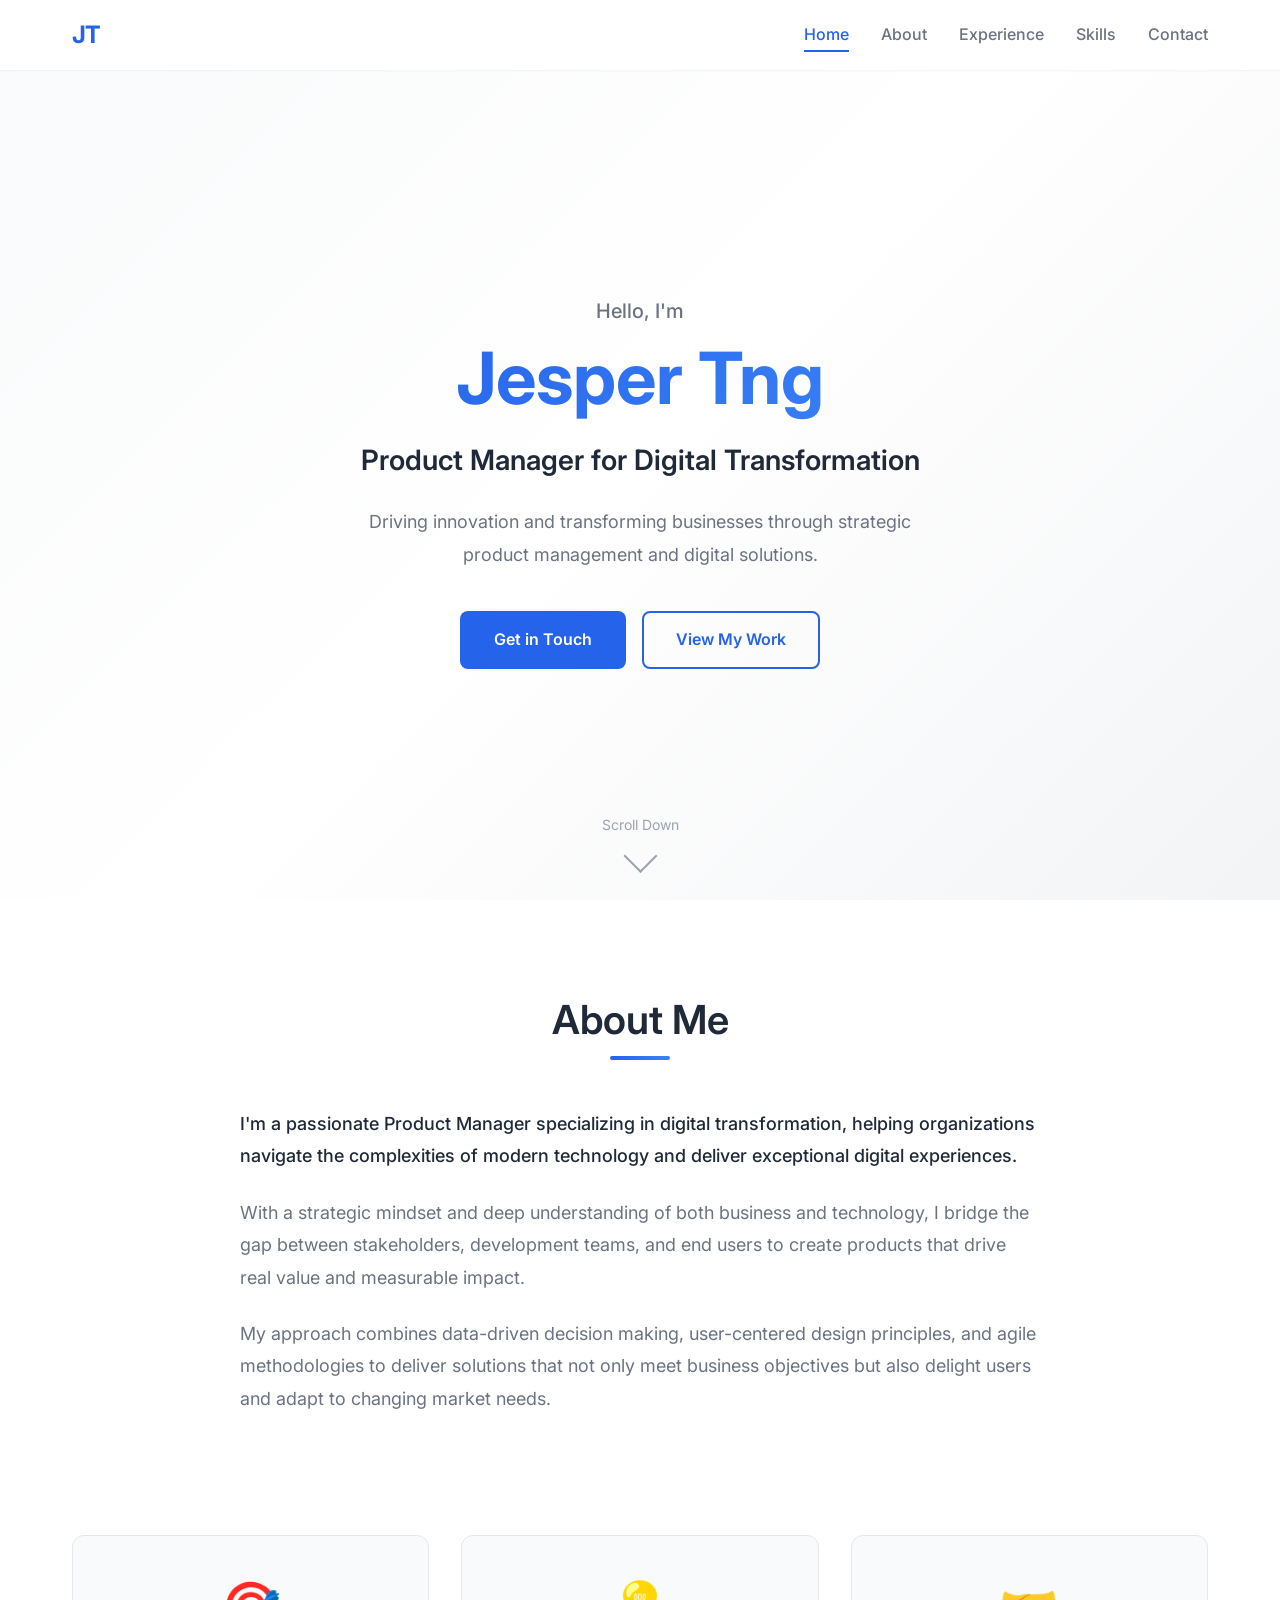
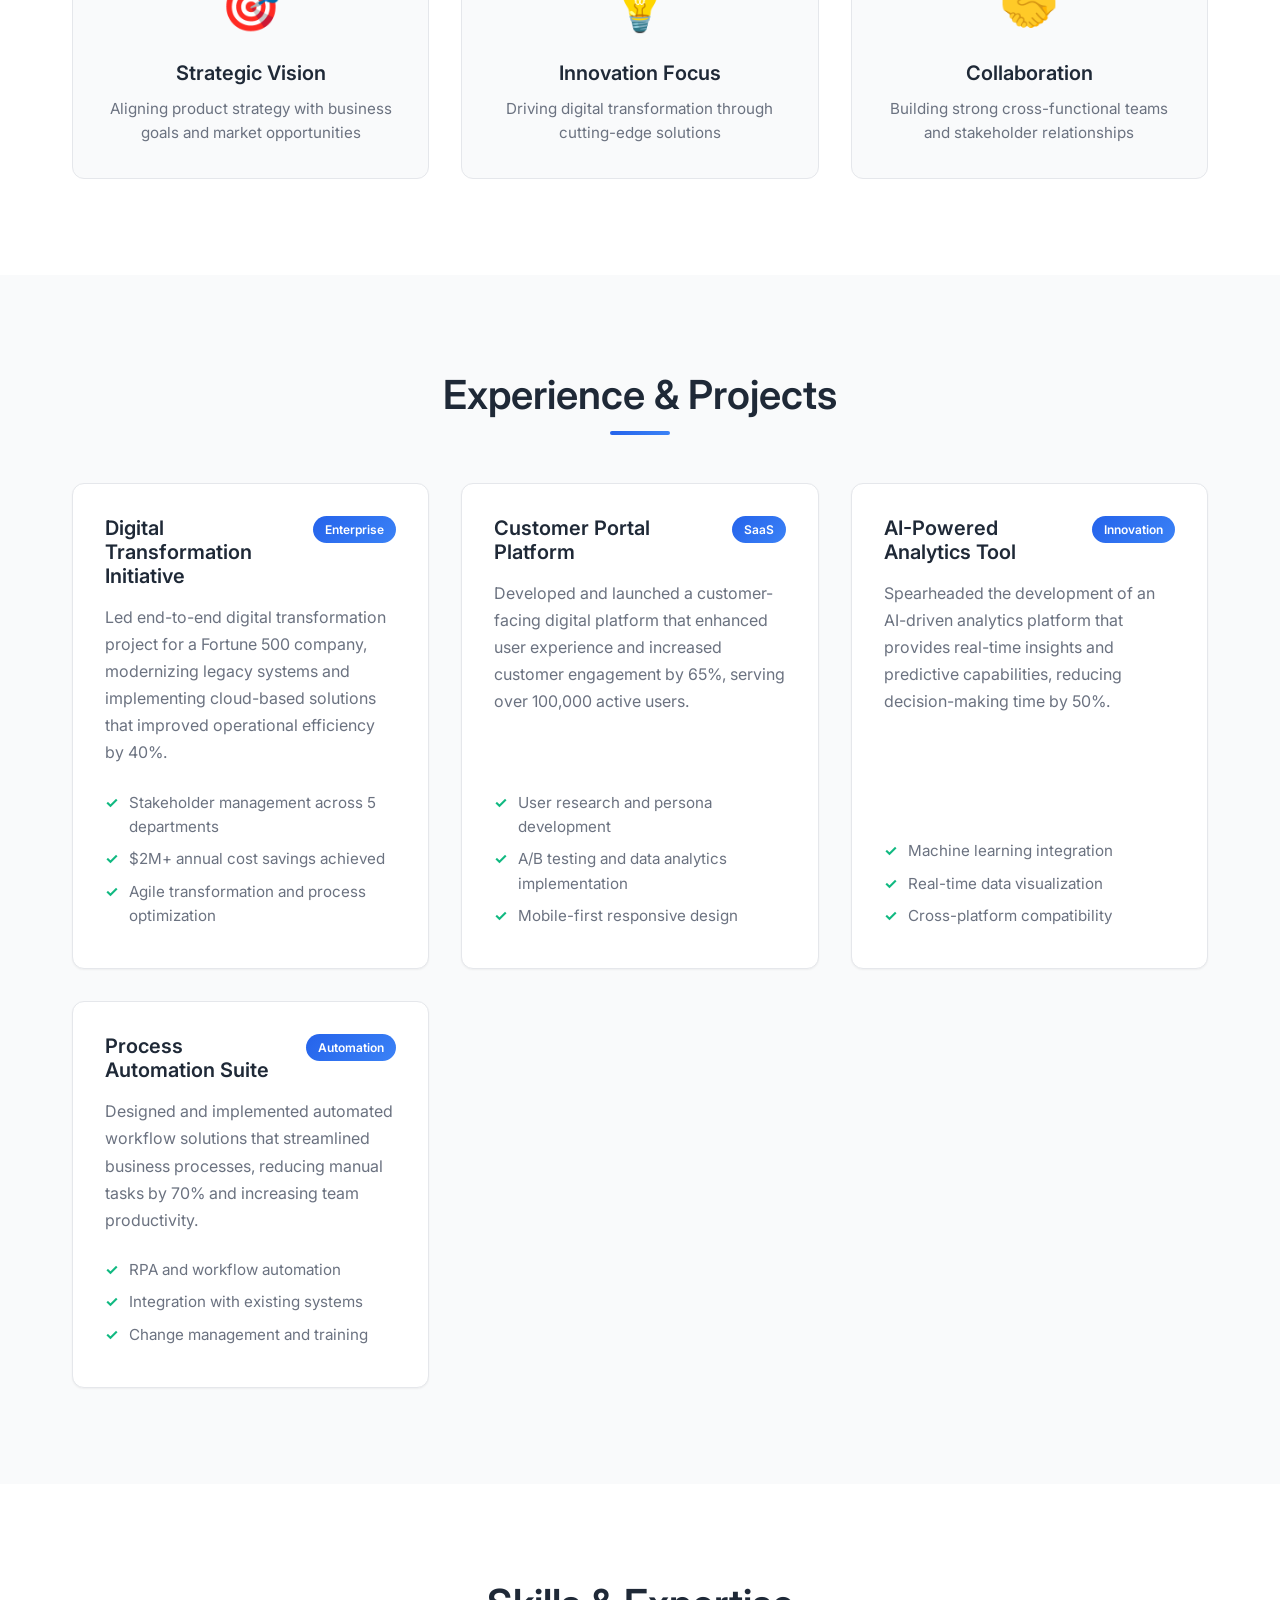
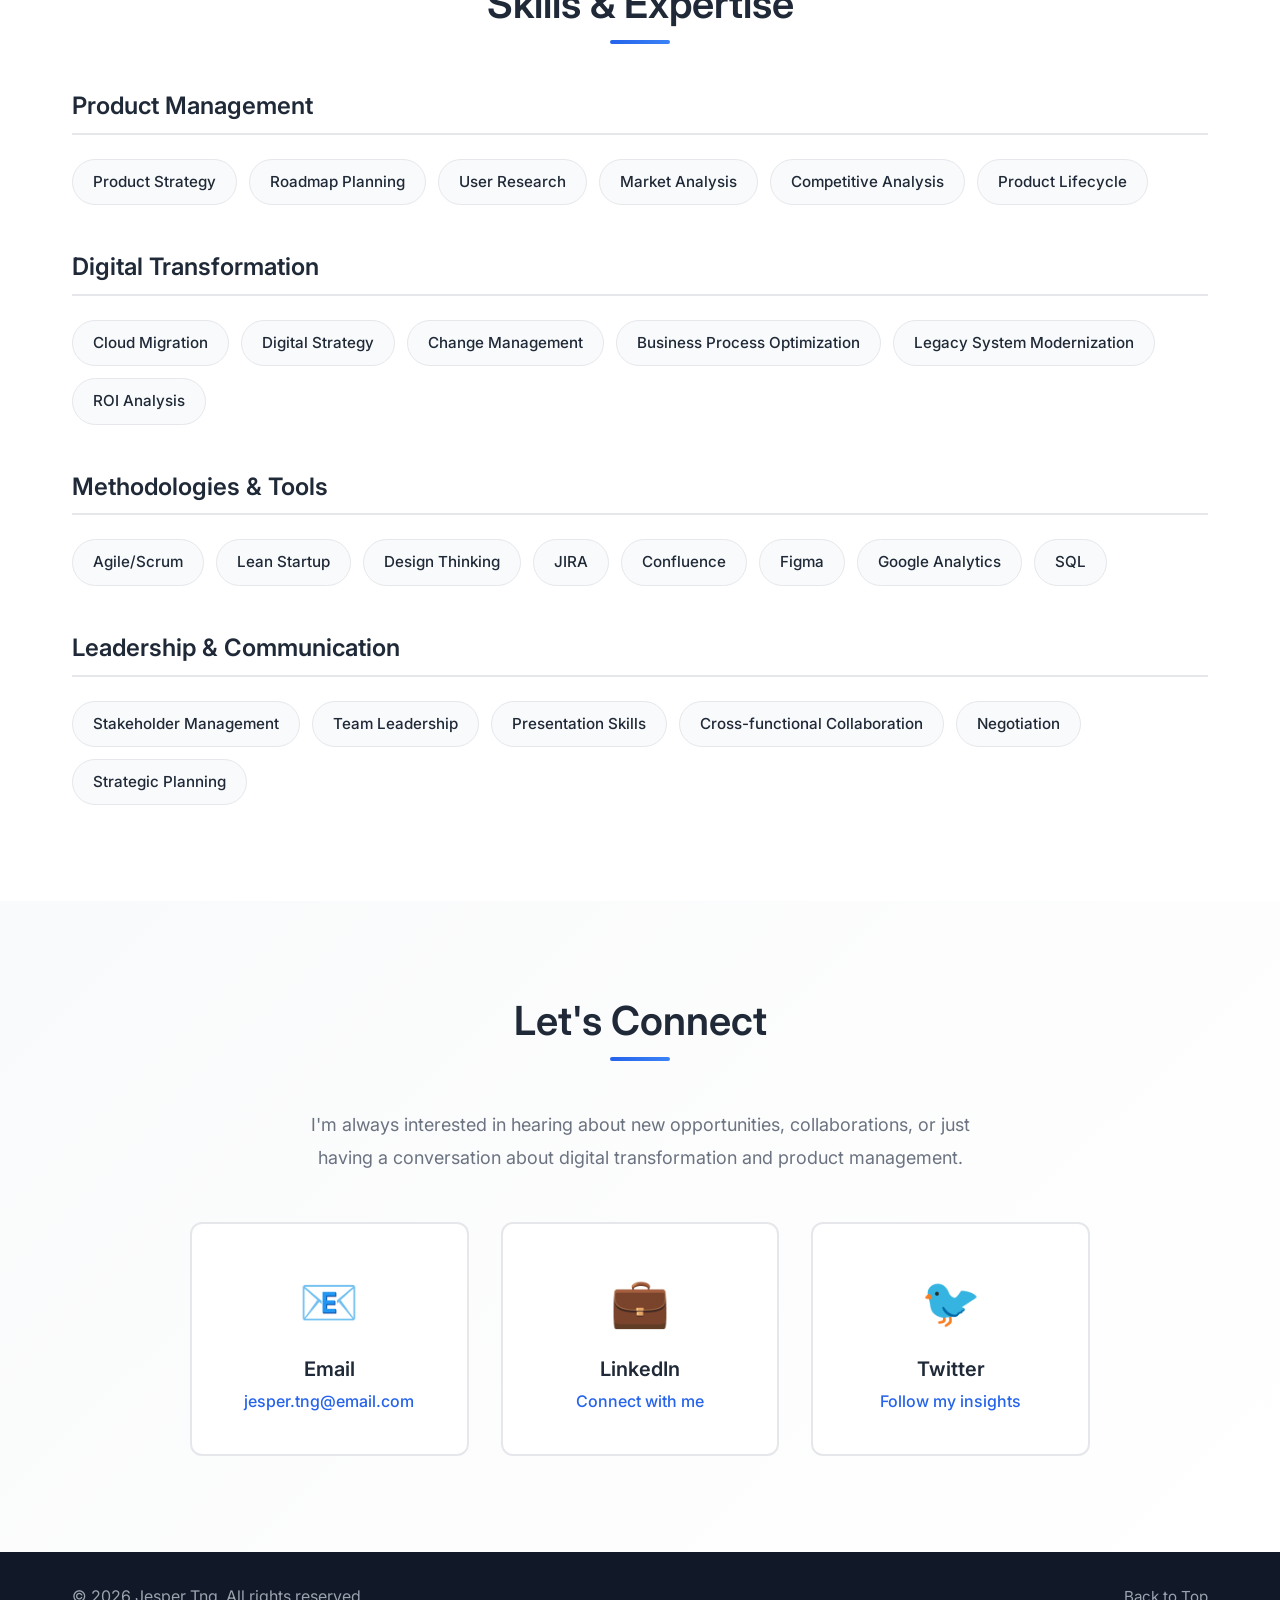
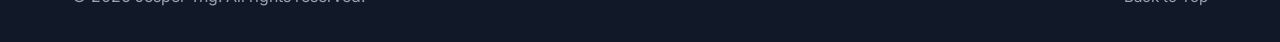
==== index.html @ b5b380fd "Create professional portfolio website for Jesper Tng - Built responsive portfolio website with moder" ====
<!DOCTYPE html>
<html lang="en">
<head>
    <meta charset="UTF-8">
    <meta name="viewport" content="width=device-width, initial-scale=1.0">
    <meta name="description" content="Jesper Tng - Product Manager for Digital Transformation">
    <title>Jesper Tng | Product Manager</title>
    <link rel="stylesheet" href="styles.css">
    <link rel="preconnect" href="https://fonts.googleapis.com">
    <link rel="preconnect" href="https://fonts.gstatic.com" crossorigin>
    <link href="https://fonts.googleapis.com/css2?family=Inter:wght@300;400;500;600;700&display=swap" rel="stylesheet">
</head>
<body>
    <!-- Navigation -->
    <nav class="navbar">
        <div class="container">
            <a href="#home" class="logo">JT</a>
            <button class="nav-toggle" aria-label="Toggle navigation">
                <span></span>
                <span></span>
                <span></span>
            </button>
            <ul class="nav-menu">
                <li><a href="#home" class="nav-link">Home</a></li>
                <li><a href="#about" class="nav-link">About</a></li>
                <li><a href="#experience" class="nav-link">Experience</a></li>
                <li><a href="#skills" class="nav-link">Skills</a></li>
                <li><a href="#contact" class="nav-link">Contact</a></li>
            </ul>
        </div>
    </nav>

    <!-- Hero Section -->
    <section id="home" class="hero">
        <div class="container">
            <div class="hero-content">
                <p class="hero-greeting">Hello, I'm</p>
                <h1 class="hero-title">Jesper Tng</h1>
                <p class="hero-subtitle">Product Manager for Digital Transformation</p>
                <p class="hero-description">
                    Driving innovation and transforming businesses through strategic product management
                    and digital solutions.
                </p>
                <div class="hero-cta">
                    <a href="#contact" class="btn btn-primary">Get in Touch</a>
                    <a href="#experience" class="btn btn-secondary">View My Work</a>
                </div>
            </div>
        </div>
        <div class="scroll-indicator">
            <span>Scroll Down</span>
            <div class="scroll-arrow"></div>
        </div>
    </section>

    <!-- About Section -->
    <section id="about" class="about">
        <div class="container">
            <h2 class="section-title">About Me</h2>
            <div class="about-content">
                <div class="about-text">
                    <p class="lead">
                        I'm a passionate Product Manager specializing in digital transformation,
                        helping organizations navigate the complexities of modern technology and
                        deliver exceptional digital experiences.
                    </p>
                    <p>
                        With a strategic mindset and deep understanding of both business and technology,
                        I bridge the gap between stakeholders, development teams, and end users to create
                        products that drive real value and measurable impact.
                    </p>
                    <p>
                        My approach combines data-driven decision making, user-centered design principles,
                        and agile methodologies to deliver solutions that not only meet business objectives
                        but also delight users and adapt to changing market needs.
                    </p>
                </div>
                <div class="about-highlights">
                    <div class="highlight-card">
                        <div class="highlight-icon">🎯</div>
                        <h3>Strategic Vision</h3>
                        <p>Aligning product strategy with business goals and market opportunities</p>
                    </div>
                    <div class="highlight-card">
                        <div class="highlight-icon">💡</div>
                        <h3>Innovation Focus</h3>
                        <p>Driving digital transformation through cutting-edge solutions</p>
                    </div>
                    <div class="highlight-card">
                        <div class="highlight-icon">🤝</div>
                        <h3>Collaboration</h3>
                        <p>Building strong cross-functional teams and stakeholder relationships</p>
                    </div>
                </div>
            </div>
        </div>
    </section>

    <!-- Experience Section -->
    <section id="experience" class="experience">
        <div class="container">
            <h2 class="section-title">Experience & Projects</h2>
            <div class="experience-grid">
                <div class="experience-card">
                    <div class="card-header">
                        <h3>Digital Transformation Initiative</h3>
                        <span class="card-tag">Enterprise</span>
                    </div>
                    <p class="card-description">
                        Led end-to-end digital transformation project for a Fortune 500 company,
                        modernizing legacy systems and implementing cloud-based solutions that
                        improved operational efficiency by 40%.
                    </p>
                    <ul class="card-highlights">
                        <li>Stakeholder management across 5 departments</li>
                        <li>$2M+ annual cost savings achieved</li>
                        <li>Agile transformation and process optimization</li>
                    </ul>
                </div>

                <div class="experience-card">
                    <div class="card-header">
                        <h3>Customer Portal Platform</h3>
                        <span class="card-tag">SaaS</span>
                    </div>
                    <p class="card-description">
                        Developed and launched a customer-facing digital platform that enhanced
                        user experience and increased customer engagement by 65%, serving over
                        100,000 active users.
                    </p>
                    <ul class="card-highlights">
                        <li>User research and persona development</li>
                        <li>A/B testing and data analytics implementation</li>
                        <li>Mobile-first responsive design</li>
                    </ul>
                </div>

                <div class="experience-card">
                    <div class="card-header">
                        <h3>AI-Powered Analytics Tool</h3>
                        <span class="card-tag">Innovation</span>
                    </div>
                    <p class="card-description">
                        Spearheaded the development of an AI-driven analytics platform that
                        provides real-time insights and predictive capabilities, reducing
                        decision-making time by 50%.
                    </p>
                    <ul class="card-highlights">
                        <li>Machine learning integration</li>
                        <li>Real-time data visualization</li>
                        <li>Cross-platform compatibility</li>
                    </ul>
                </div>

                <div class="experience-card">
                    <div class="card-header">
                        <h3>Process Automation Suite</h3>
                        <span class="card-tag">Automation</span>
                    </div>
                    <p class="card-description">
                        Designed and implemented automated workflow solutions that streamlined
                        business processes, reducing manual tasks by 70% and increasing team
                        productivity.
                    </p>
                    <ul class="card-highlights">
                        <li>RPA and workflow automation</li>
                        <li>Integration with existing systems</li>
                        <li>Change management and training</li>
                    </ul>
                </div>
            </div>
        </div>
    </section>

    <!-- Skills Section -->
    <section id="skills" class="skills">
        <div class="container">
            <h2 class="section-title">Skills & Expertise</h2>
            <div class="skills-content">
                <div class="skills-category">
                    <h3>Product Management</h3>
                    <div class="skills-list">
                        <span class="skill-tag">Product Strategy</span>
                        <span class="skill-tag">Roadmap Planning</span>
                        <span class="skill-tag">User Research</span>
                        <span class="skill-tag">Market Analysis</span>
                        <span class="skill-tag">Competitive Analysis</span>
                        <span class="skill-tag">Product Lifecycle</span>
                    </div>
                </div>

                <div class="skills-category">
                    <h3>Digital Transformation</h3>
                    <div class="skills-list">
                        <span class="skill-tag">Cloud Migration</span>
                        <span class="skill-tag">Digital Strategy</span>
                        <span class="skill-tag">Change Management</span>
                        <span class="skill-tag">Business Process Optimization</span>
                        <span class="skill-tag">Legacy System Modernization</span>
                        <span class="skill-tag">ROI Analysis</span>
                    </div>
                </div>

                <div class="skills-category">
                    <h3>Methodologies & Tools</h3>
                    <div class="skills-list">
                        <span class="skill-tag">Agile/Scrum</span>
                        <span class="skill-tag">Lean Startup</span>
                        <span class="skill-tag">Design Thinking</span>
                        <span class="skill-tag">JIRA</span>
                        <span class="skill-tag">Confluence</span>
                        <span class="skill-tag">Figma</span>
                        <span class="skill-tag">Google Analytics</span>
                        <span class="skill-tag">SQL</span>
                    </div>
                </div>

                <div class="skills-category">
                    <h3>Leadership & Communication</h3>
                    <div class="skills-list">
                        <span class="skill-tag">Stakeholder Management</span>
                        <span class="skill-tag">Team Leadership</span>
                        <span class="skill-tag">Presentation Skills</span>
                        <span class="skill-tag">Cross-functional Collaboration</span>
                        <span class="skill-tag">Negotiation</span>
                        <span class="skill-tag">Strategic Planning</span>
                    </div>
                </div>
            </div>
        </div>
    </section>

    <!-- Contact Section -->
    <section id="contact" class="contact">
        <div class="container">
            <h2 class="section-title">Let's Connect</h2>
            <div class="contact-content">
                <p class="contact-intro">
                    I'm always interested in hearing about new opportunities, collaborations,
                    or just having a conversation about digital transformation and product management.
                </p>
                <div class="contact-methods">
                    <a href="mailto:jesper.tng@email.com" class="contact-card">
                        <div class="contact-icon">📧</div>
                        <h3>Email</h3>
                        <p>jesper.tng@email.com</p>
                    </a>
                    <a href="https://linkedin.com/in/jespertng" target="_blank" rel="noopener noreferrer" class="contact-card">
                        <div class="contact-icon">💼</div>
                        <h3>LinkedIn</h3>
                        <p>Connect with me</p>
                    </a>
                    <a href="https://twitter.com/jespertng" target="_blank" rel="noopener noreferrer" class="contact-card">
                        <div class="contact-icon">🐦</div>
                        <h3>Twitter</h3>
                        <p>Follow my insights</p>
                    </a>
                </div>
            </div>
        </div>
    </section>

    <!-- Footer -->
    <footer class="footer">
        <div class="container">
            <p>&copy; 2024 Jesper Tng. All rights reserved.</p>
            <div class="footer-links">
                <a href="#home">Back to Top</a>
            </div>
        </div>
    </footer>

    <script src="script.js"></script>
</body>
</html>
---- styles.css ----
/* ========================================
   CSS Reset & Base Styles
   ======================================== */

* {
    margin: 0;
    padding: 0;
    box-sizing: border-box;
}

:root {
    --primary-color: #2563eb;
    --secondary-color: #1e40af;
    --accent-color: #3b82f6;
    --text-primary: #1f2937;
    --text-secondary: #6b7280;
    --text-light: #9ca3af;
    --background: #ffffff;
    --background-alt: #f9fafb;
    --background-dark: #111827;
    --border-color: #e5e7eb;
    --success-color: #10b981;
    --shadow-sm: 0 1px 2px 0 rgba(0, 0, 0, 0.05);
    --shadow-md: 0 4px 6px -1px rgba(0, 0, 0, 0.1);
    --shadow-lg: 0 10px 15px -3px rgba(0, 0, 0, 0.1);
    --shadow-xl: 0 20px 25px -5px rgba(0, 0, 0, 0.1);
}

html {
    scroll-behavior: smooth;
    font-size: 16px;
}

body {
    font-family: 'Inter', -apple-system, BlinkMacSystemFont, 'Segoe UI', Roboto, Oxygen, Ubuntu, Cantarell, sans-serif;
    line-height: 1.6;
    color: var(--text-primary);
    background-color: var(--background);
    overflow-x: hidden;
}

.container {
    max-width: 1200px;
    margin: 0 auto;
    padding: 0 2rem;
}

/* ========================================
   Typography
   ======================================== */

h1, h2, h3, h4, h5, h6 {
    font-weight: 600;
    line-height: 1.2;
    color: var(--text-primary);
}

h1 { font-size: 3rem; }
h2 { font-size: 2.5rem; }
h3 { font-size: 1.5rem; }

p {
    margin-bottom: 1rem;
    color: var(--text-secondary);
}

a {
    text-decoration: none;
    color: inherit;
    transition: all 0.3s ease;
}

.lead {
    font-size: 1.25rem;
    font-weight: 500;
    color: var(--text-primary);
    line-height: 1.8;
}

/* ========================================
   Navigation
   ======================================== */

.navbar {
    position: fixed;
    top: 0;
    left: 0;
    right: 0;
    background-color: rgba(255, 255, 255, 0.95);
    backdrop-filter: blur(10px);
    box-shadow: var(--shadow-sm);
    z-index: 1000;
    transition: all 0.3s ease;
}

.navbar.scrolled {
    box-shadow: var(--shadow-md);
}

.navbar .container {
    display: flex;
    justify-content: space-between;
    align-items: center;
    padding: 1rem 2rem;
}

.logo {
    font-size: 1.5rem;
    font-weight: 700;
    color: var(--primary-color);
    letter-spacing: -0.05em;
}

.nav-menu {
    display: flex;
    list-style: none;
    gap: 2rem;
    align-items: center;
}

.nav-link {
    color: var(--text-secondary);
    font-weight: 500;
    position: relative;
    padding: 0.5rem 0;
}

.nav-link::after {
    content: '';
    position: absolute;
    bottom: 0;
    left: 0;
    width: 0;
    height: 2px;
    background-color: var(--primary-color);
    transition: width 0.3s ease;
}

.nav-link:hover,
.nav-link.active {
    color: var(--primary-color);
}

.nav-link:hover::after,
.nav-link.active::after {
    width: 100%;
}

.nav-toggle {
    display: none;
    flex-direction: column;
    gap: 4px;
    background: none;
    border: none;
    cursor: pointer;
    padding: 0.5rem;
}

.nav-toggle span {
    display: block;
    width: 25px;
    height: 3px;
    background-color: var(--text-primary);
    transition: all 0.3s ease;
}

/* ========================================
   Hero Section
   ======================================== */

.hero {
    min-height: 100vh;
    display: flex;
    align-items: center;
    justify-content: center;
    position: relative;
    padding: 8rem 0 4rem;
    background: linear-gradient(135deg, #f9fafb 0%, #ffffff 50%, #f3f4f6 100%);
}

.hero-content {
    text-align: center;
    animation: fadeInUp 1s ease;
}

.hero-greeting {
    font-size: 1.25rem;
    color: var(--text-secondary);
    margin-bottom: 0.5rem;
    font-weight: 500;
}

.hero-title {
    font-size: 4.5rem;
    font-weight: 700;
    margin-bottom: 1rem;
    background: linear-gradient(135deg, var(--primary-color) 0%, var(--accent-color) 100%);
    -webkit-background-clip: text;
    -webkit-text-fill-color: transparent;
    background-clip: text;
}

.hero-subtitle {
    font-size: 1.75rem;
    color: var(--text-primary);
    margin-bottom: 1.5rem;
    font-weight: 600;
}

.hero-description {
    font-size: 1.125rem;
    color: var(--text-secondary);
    max-width: 600px;
    margin: 0 auto 2.5rem;
    line-height: 1.8;
}

.hero-cta {
    display: flex;
    gap: 1rem;
    justify-content: center;
    flex-wrap: wrap;
}

.scroll-indicator {
    position: absolute;
    bottom: 2rem;
    left: 50%;
    transform: translateX(-50%);
    text-align: center;
    color: var(--text-light);
    font-size: 0.875rem;
    animation: bounce 2s infinite;
}

.scroll-arrow {
    width: 24px;
    height: 24px;
    border-left: 2px solid var(--text-light);
    border-bottom: 2px solid var(--text-light);
    transform: rotate(-45deg);
    margin: 0.5rem auto 0;
}

/* ========================================
   Buttons
   ======================================== */

.btn {
    display: inline-block;
    padding: 0.875rem 2rem;
    font-weight: 600;
    font-size: 1rem;
    border-radius: 8px;
    cursor: pointer;
    transition: all 0.3s ease;
    border: 2px solid transparent;
}

.btn-primary {
    background-color: var(--primary-color);
    color: white;
}

.btn-primary:hover {
    background-color: var(--secondary-color);
    transform: translateY(-2px);
    box-shadow: var(--shadow-lg);
}

.btn-secondary {
    background-color: transparent;
    color: var(--primary-color);
    border-color: var(--primary-color);
}

.btn-secondary:hover {
    background-color: var(--primary-color);
    color: white;
    transform: translateY(-2px);
}

/* ========================================
   Section Styles
   ======================================== */

section {
    padding: 6rem 0;
}

.section-title {
    text-align: center;
    margin-bottom: 3rem;
    font-size: 2.5rem;
    position: relative;
    padding-bottom: 1rem;
}

.section-title::after {
    content: '';
    position: absolute;
    bottom: 0;
    left: 50%;
    transform: translateX(-50%);
    width: 60px;
    height: 4px;
    background: linear-gradient(90deg, var(--primary-color), var(--accent-color));
    border-radius: 2px;
}

/* ========================================
   About Section
   ======================================== */

.about {
    background-color: var(--background);
}

.about-content {
    display: grid;
    gap: 3rem;
}

.about-text {
    max-width: 800px;
    margin: 0 auto;
}

.about-text p {
    font-size: 1.125rem;
    line-height: 1.8;
    margin-bottom: 1.5rem;
}

.about-highlights {
    display: grid;
    grid-template-columns: repeat(auto-fit, minmax(280px, 1fr));
    gap: 2rem;
    margin-top: 3rem;
}

.highlight-card {
    background: var(--background-alt);
    padding: 2rem;
    border-radius: 12px;
    text-align: center;
    transition: all 0.3s ease;
    border: 1px solid var(--border-color);
}

.highlight-card:hover {
    transform: translateY(-5px);
    box-shadow: var(--shadow-lg);
    border-color: var(--primary-color);
}

.highlight-icon {
    font-size: 3rem;
    margin-bottom: 1rem;
}

.highlight-card h3 {
    color: var(--text-primary);
    margin-bottom: 0.75rem;
    font-size: 1.25rem;
}

.highlight-card p {
    color: var(--text-secondary);
    font-size: 0.95rem;
    margin-bottom: 0;
}

/* ========================================
   Experience Section
   ======================================== */

.experience {
    background-color: var(--background-alt);
}

.experience-grid {
    display: grid;
    grid-template-columns: repeat(auto-fit, minmax(300px, 1fr));
    gap: 2rem;
}

.experience-card {
    background: var(--background);
    padding: 2rem;
    border-radius: 12px;
    box-shadow: var(--shadow-sm);
    transition: all 0.3s ease;
    border: 1px solid var(--border-color);
    display: flex;
    flex-direction: column;
}

.experience-card:hover {
    transform: translateY(-5px);
    box-shadow: var(--shadow-xl);
    border-color: var(--primary-color);
}

.card-header {
    display: flex;
    justify-content: space-between;
    align-items: start;
    margin-bottom: 1rem;
    gap: 1rem;
}

.card-header h3 {
    flex: 1;
    font-size: 1.25rem;
    color: var(--text-primary);
}

.card-tag {
    background: linear-gradient(135deg, var(--primary-color), var(--accent-color));
    color: white;
    padding: 0.25rem 0.75rem;
    border-radius: 20px;
    font-size: 0.75rem;
    font-weight: 600;
    white-space: nowrap;
}

.card-description {
    color: var(--text-secondary);
    margin-bottom: 1.5rem;
    line-height: 1.7;
    flex-grow: 1;
}

.card-highlights {
    list-style: none;
    padding: 0;
}

.card-highlights li {
    color: var(--text-secondary);
    padding-left: 1.5rem;
    position: relative;
    margin-bottom: 0.5rem;
    font-size: 0.95rem;
}

.card-highlights li::before {
    content: '✓';
    position: absolute;
    left: 0;
    color: var(--success-color);
    font-weight: bold;
}

/* ========================================
   Skills Section
   ======================================== */

.skills {
    background-color: var(--background);
}

.skills-content {
    display: grid;
    gap: 3rem;
}

.skills-category {
    animation: fadeIn 0.6s ease;
}

.skills-category h3 {
    font-size: 1.5rem;
    margin-bottom: 1.5rem;
    color: var(--text-primary);
    padding-bottom: 0.75rem;
    border-bottom: 2px solid var(--border-color);
}

.skills-list {
    display: flex;
    flex-wrap: wrap;
    gap: 0.75rem;
}

.skill-tag {
    background: var(--background-alt);
    color: var(--text-primary);
    padding: 0.625rem 1.25rem;
    border-radius: 25px;
    font-size: 0.95rem;
    font-weight: 500;
    border: 1px solid var(--border-color);
    transition: all 0.3s ease;
    cursor: default;
}

.skill-tag:hover {
    background: var(--primary-color);
    color: white;
    border-color: var(--primary-color);
    transform: translateY(-2px);
    box-shadow: var(--shadow-md);
}

/* ========================================
   Contact Section
   ======================================== */

.contact {
    background: linear-gradient(135deg, var(--background-alt) 0%, var(--background) 100%);
}

.contact-intro {
    text-align: center;
    font-size: 1.125rem;
    max-width: 700px;
    margin: 0 auto 3rem;
    color: var(--text-secondary);
    line-height: 1.8;
}

.contact-methods {
    display: grid;
    grid-template-columns: repeat(auto-fit, minmax(250px, 1fr));
    gap: 2rem;
    max-width: 900px;
    margin: 0 auto;
}

.contact-card {
    background: var(--background);
    padding: 2.5rem 2rem;
    border-radius: 12px;
    text-align: center;
    transition: all 0.3s ease;
    border: 2px solid var(--border-color);
    display: block;
}

.contact-card:hover {
    transform: translateY(-5px);
    box-shadow: var(--shadow-xl);
    border-color: var(--primary-color);
}

.contact-icon {
    font-size: 3rem;
    margin-bottom: 1rem;
}

.contact-card h3 {
    color: var(--text-primary);
    margin-bottom: 0.5rem;
    font-size: 1.25rem;
}

.contact-card p {
    color: var(--primary-color);
    font-weight: 500;
    margin-bottom: 0;
}

/* ========================================
   Footer
   ======================================== */

.footer {
    background-color: var(--background-dark);
    color: var(--text-light);
    padding: 2rem 0;
    text-align: center;
}

.footer .container {
    display: flex;
    justify-content: space-between;
    align-items: center;
    flex-wrap: wrap;
    gap: 1rem;
}

.footer p {
    color: var(--text-light);
    margin: 0;
}

.footer-links a {
    color: var(--text-light);
    margin-left: 1.5rem;
    font-size: 0.95rem;
}

.footer-links a:hover {
    color: var(--primary-color);
}

/* ========================================
   Animations
   ======================================== */

@keyframes fadeInUp {
    from {
        opacity: 0;
        transform: translateY(30px);
    }
    to {
        opacity: 1;
        transform: translateY(0);
    }
}

@keyframes fadeIn {
    from {
        opacity: 0;
    }
    to {
        opacity: 1;
    }
}

@keyframes bounce {
    0%, 20%, 50%, 80%, 100% {
        transform: translateX(-50%) translateY(0);
    }
    40% {
        transform: translateX(-50%) translateY(-10px);
    }
    60% {
        transform: translateX(-50%) translateY(-5px);
    }
}

.fade-in {
    animation: fadeIn 0.6s ease;
}

.slide-in-left {
    animation: slideInLeft 0.6s ease;
}

@keyframes slideInLeft {
    from {
        opacity: 0;
        transform: translateX(-50px);
    }
    to {
        opacity: 1;
        transform: translateX(0);
    }
}

/* ========================================
   Responsive Design
   ======================================== */

@media (max-width: 768px) {
    html {
        font-size: 14px;
    }

    .container {
        padding: 0 1.5rem;
    }

    .navbar .container {
        padding: 1rem 1.5rem;
    }

    .nav-toggle {
        display: flex;
    }

    .nav-menu {
        position: fixed;
        top: 70px;
        left: -100%;
        flex-direction: column;
        background-color: var(--background);
        width: 100%;
        padding: 2rem;
        box-shadow: var(--shadow-lg);
        transition: left 0.3s ease;
        gap: 1rem;
        align-items: flex-start;
    }

    .nav-menu.active {
        left: 0;
    }

    .hero {
        padding: 6rem 0 3rem;
        min-height: 90vh;
    }

    .hero-title {
        font-size: 3rem;
    }

    .hero-subtitle {
        font-size: 1.5rem;
    }

    .hero-description {
        font-size: 1rem;
    }

    .hero-cta {
        flex-direction: column;
        gap: 1rem;
    }

    .btn {
        width: 100%;
        text-align: center;
    }

    section {
        padding: 4rem 0;
    }

    .section-title {
        font-size: 2rem;
    }

    h1 { font-size: 2.5rem; }
    h2 { font-size: 2rem; }
    h3 { font-size: 1.25rem; }

    .about-highlights {
        grid-template-columns: 1fr;
    }

    .experience-grid {
        grid-template-columns: 1fr;
    }

    .contact-methods {
        grid-template-columns: 1fr;
    }

    .footer .container {
        flex-direction: column;
        text-align: center;
    }

    .footer-links a {
        margin-left: 0;
        margin-top: 0.5rem;
    }
}

@media (max-width: 480px) {
    .hero-title {
        font-size: 2.5rem;
    }

    .hero-subtitle {
        font-size: 1.25rem;
    }

    .card-header {
        flex-direction: column;
        align-items: start;
    }
}

/* ========================================
   Scroll Reveal Utilities
   ======================================== */

.reveal {
    opacity: 0;
    transform: translateY(50px);
    transition: all 0.6s ease;
}

.reveal.active {
    opacity: 1;
    transform: translateY(0);
}
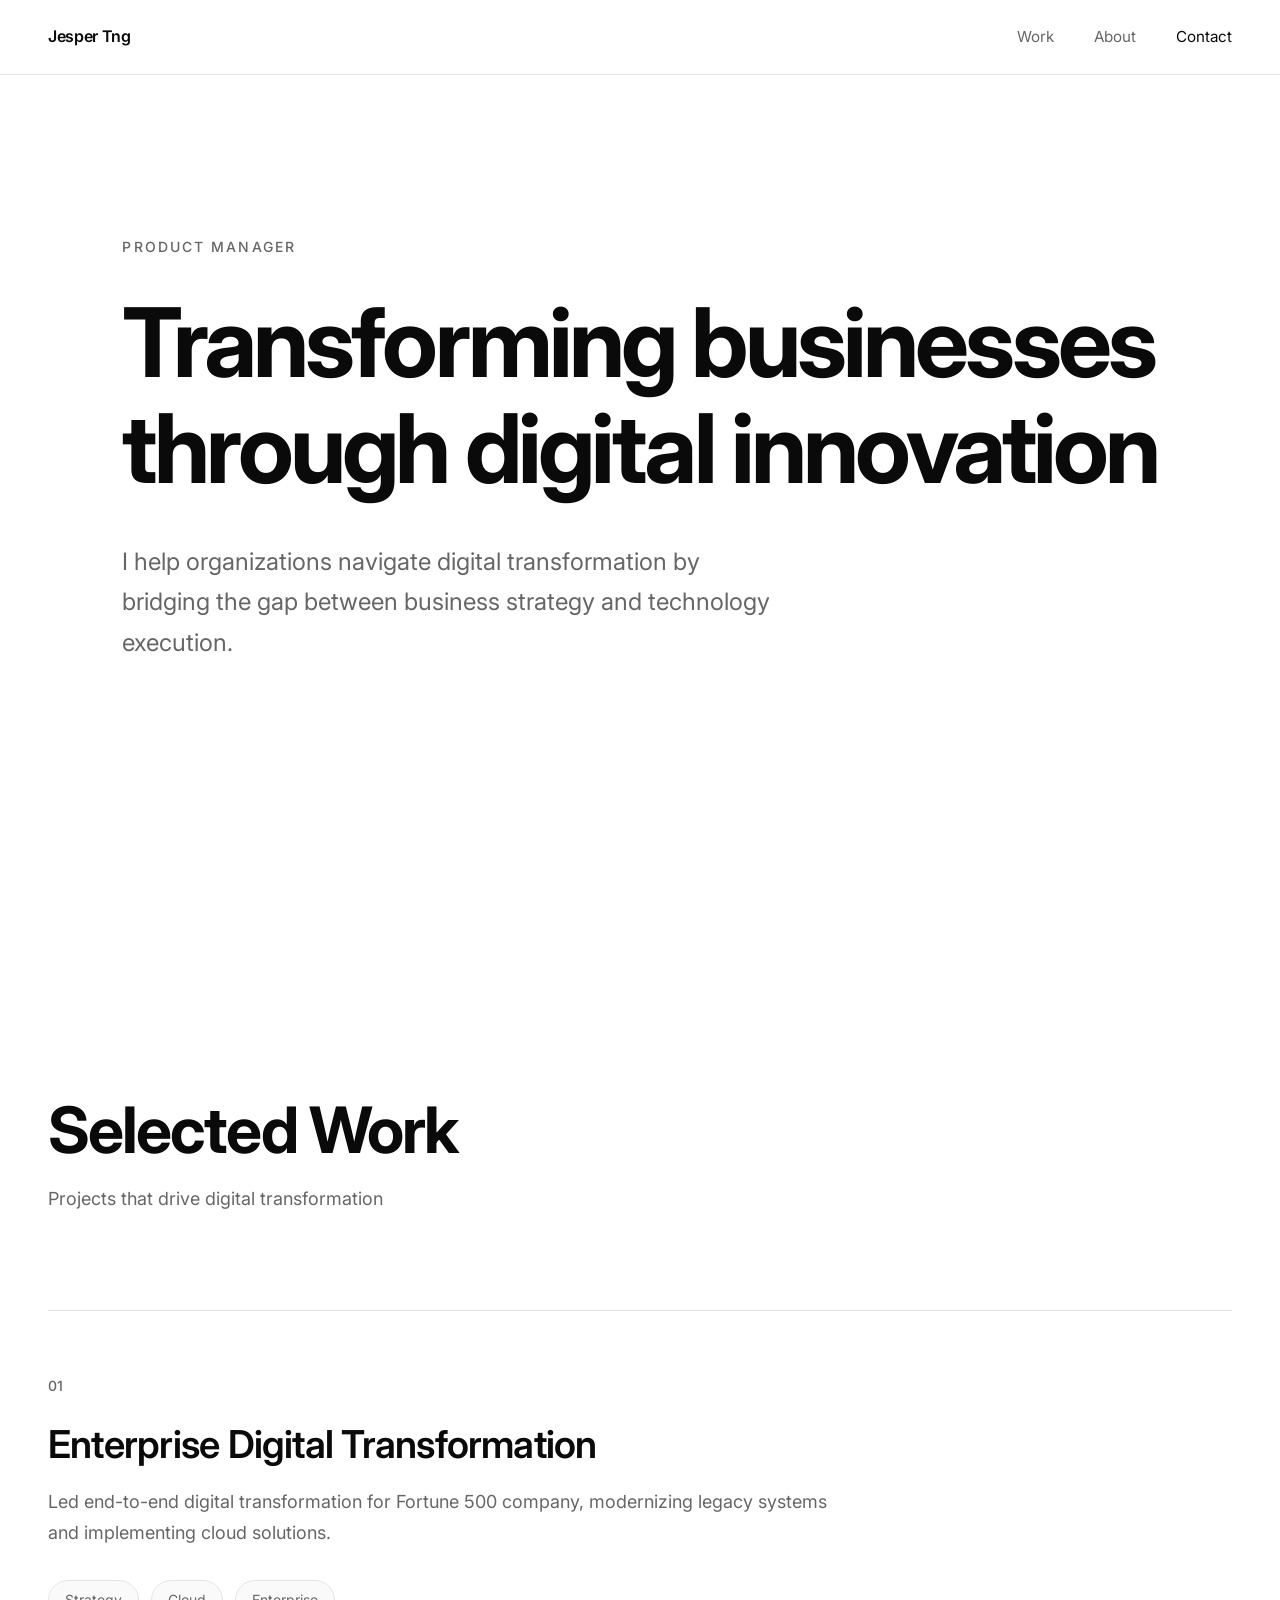
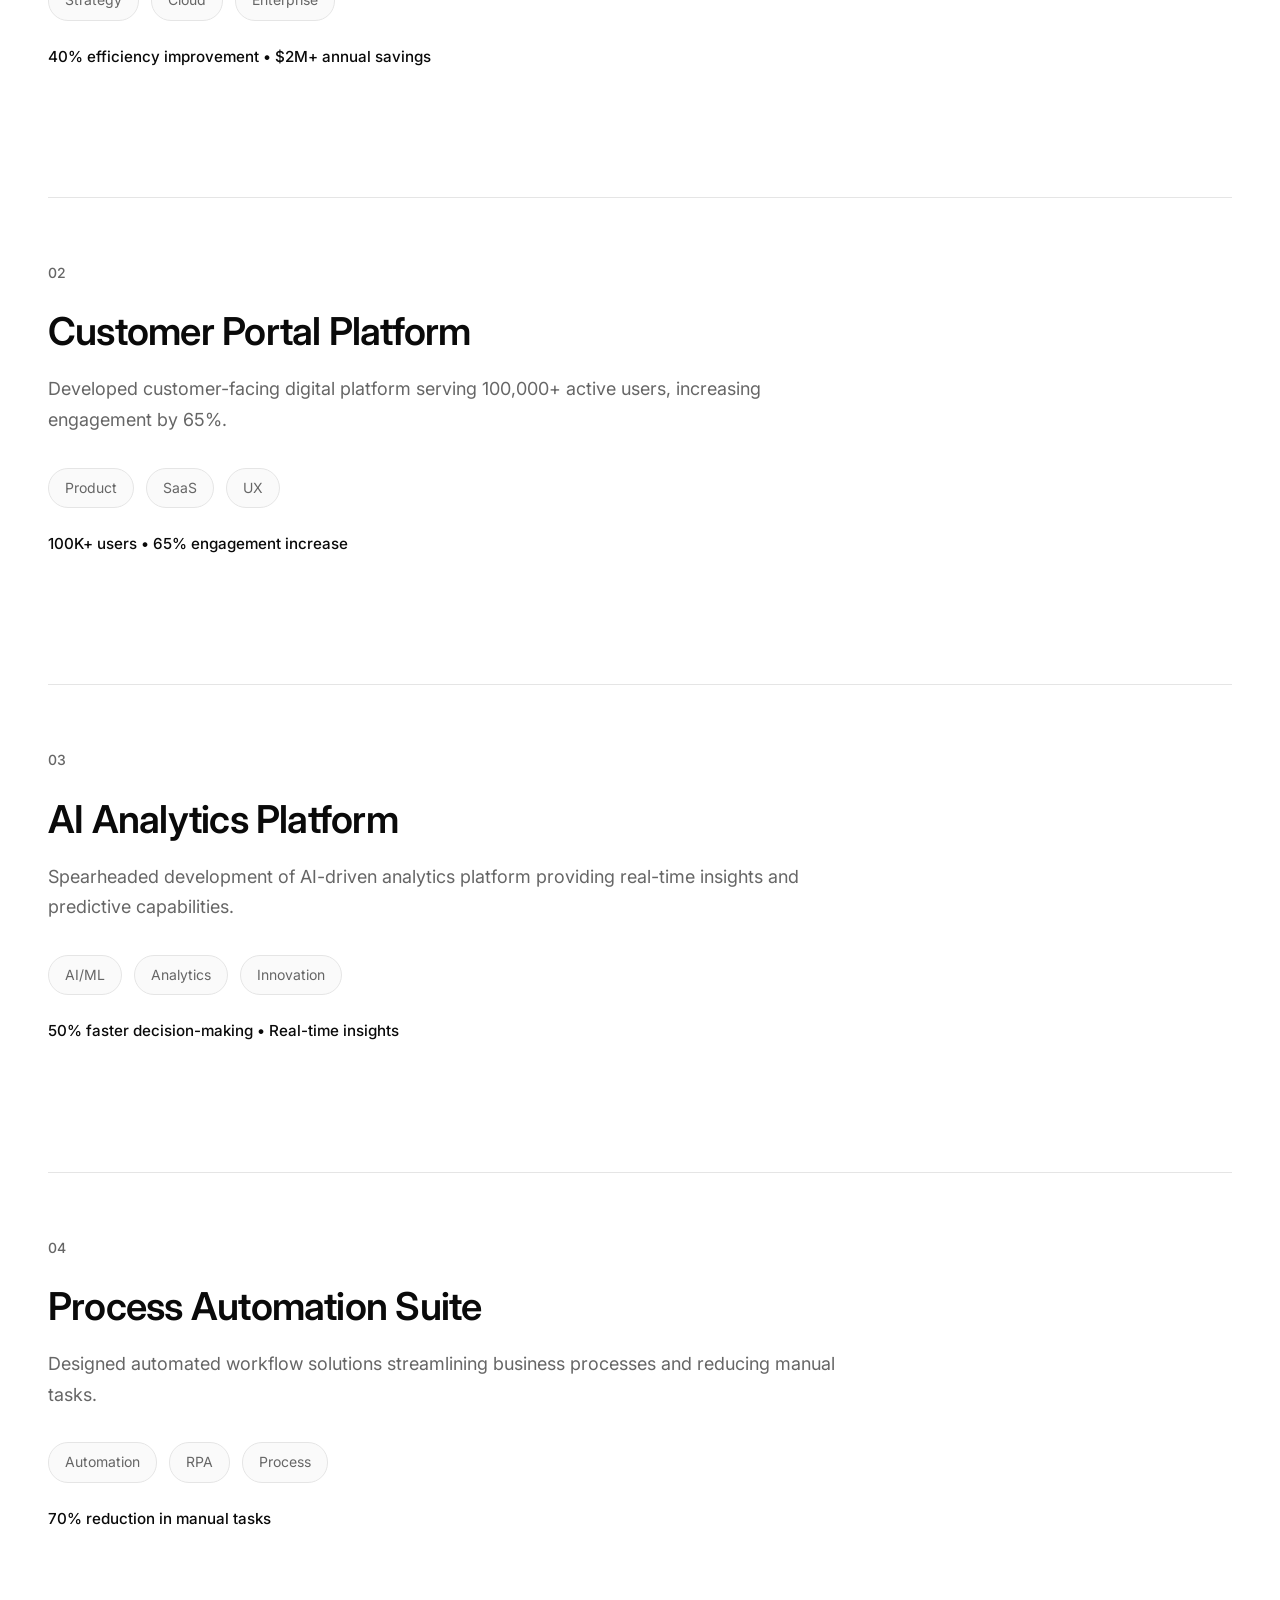
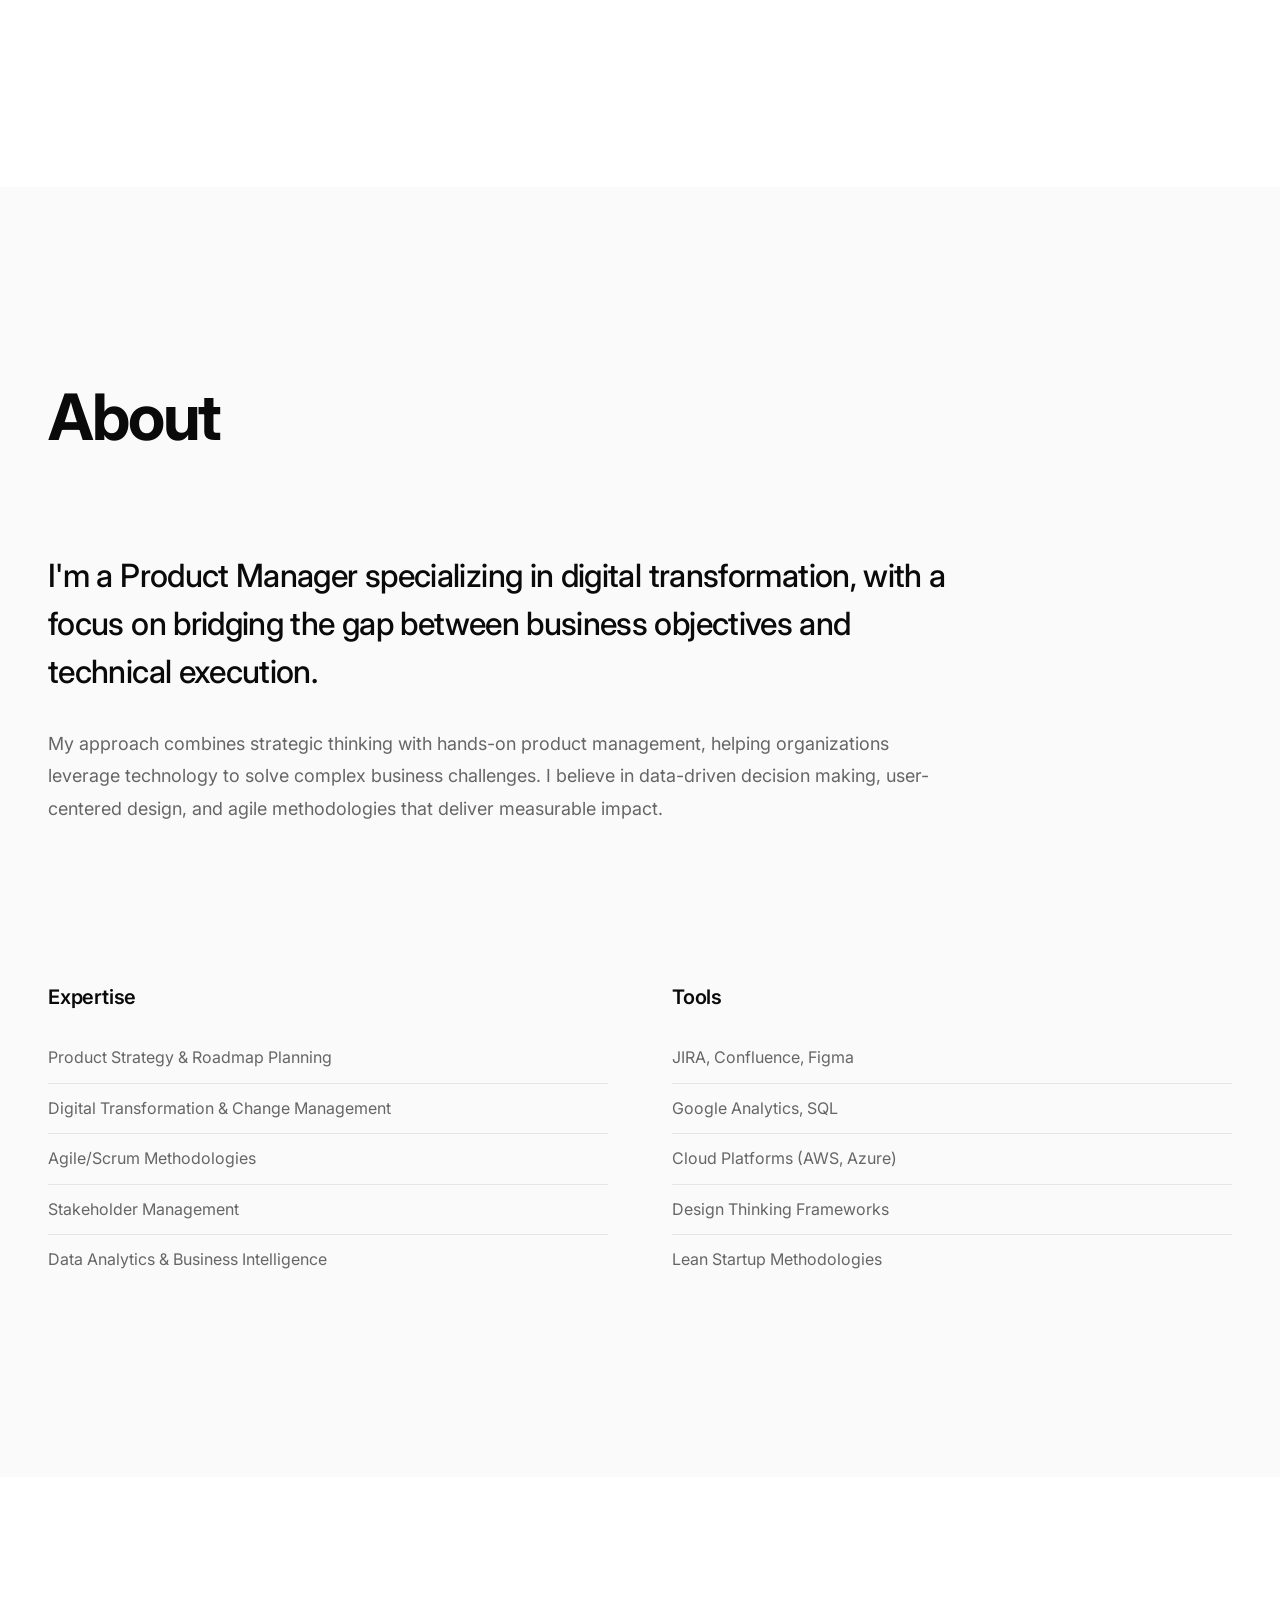
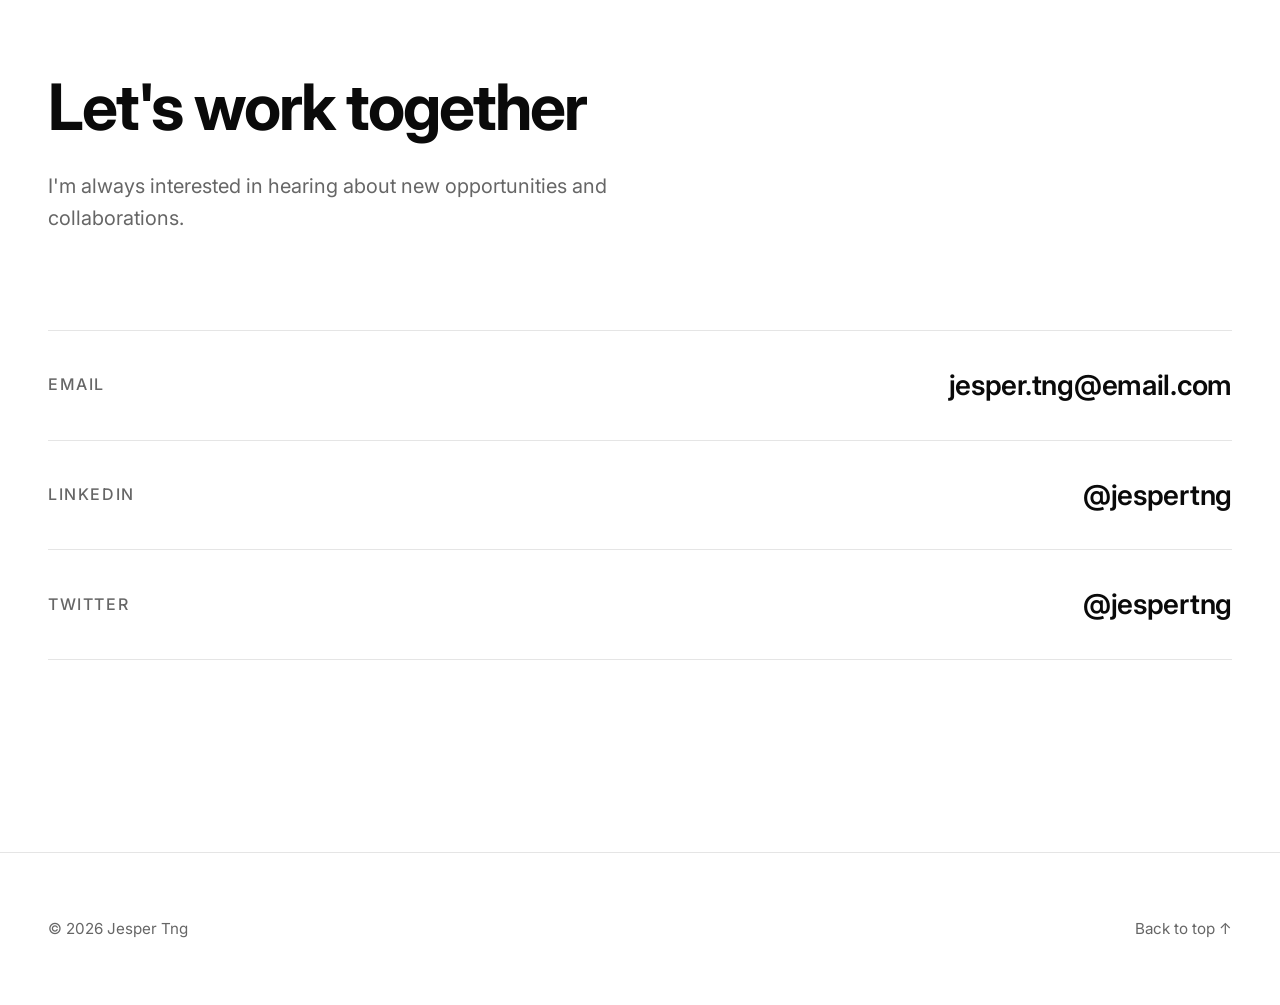
==== commit 8a654ce5: "Redesign portfolio with minimalist YUYA-inspired aesthetic - Implemented clean, minimalist design wi" ====
--- a/index.html
+++ b/index.html
@@ -4,226 +4,155 @@
     <meta charset="UTF-8">
     <meta name="viewport" content="width=device-width, initial-scale=1.0">
     <meta name="description" content="Jesper Tng - Product Manager for Digital Transformation">
-    <title>Jesper Tng | Product Manager</title>
+    <title>Jesper Tng</title>
     <link rel="stylesheet" href="styles.css">
     <link rel="preconnect" href="https://fonts.googleapis.com">
     <link rel="preconnect" href="https://fonts.gstatic.com" crossorigin>
-    <link href="https://fonts.googleapis.com/css2?family=Inter:wght@300;400;500;600;700&display=swap" rel="stylesheet">
+    <link href="https://fonts.googleapis.com/css2?family=Inter:wght@300;400;500;600;700;800;900&display=swap" rel="stylesheet">
 </head>
 <body>
     <!-- Navigation -->
-    <nav class="navbar">
-        <div class="container">
-            <a href="#home" class="logo">JT</a>
-            <button class="nav-toggle" aria-label="Toggle navigation">
-                <span></span>
-                <span></span>
-                <span></span>
-            </button>
-            <ul class="nav-menu">
-                <li><a href="#home" class="nav-link">Home</a></li>
-                <li><a href="#about" class="nav-link">About</a></li>
-                <li><a href="#experience" class="nav-link">Experience</a></li>
-                <li><a href="#skills" class="nav-link">Skills</a></li>
-                <li><a href="#contact" class="nav-link">Contact</a></li>
-            </ul>
+    <nav class="nav">
+        <div class="nav-container">
+            <a href="#" class="nav-logo">Jesper Tng</a>
+            <div class="nav-links">
+                <a href="#work" class="nav-link">Work</a>
+                <a href="#about" class="nav-link">About</a>
+                <a href="#contact" class="nav-link">Contact</a>
+            </div>
         </div>
     </nav>
 
     <!-- Hero Section -->
-    <section id="home" class="hero">
-        <div class="container">
-            <div class="hero-content">
-                <p class="hero-greeting">Hello, I'm</p>
-                <h1 class="hero-title">Jesper Tng</h1>
-                <p class="hero-subtitle">Product Manager for Digital Transformation</p>
-                <p class="hero-description">
-                    Driving innovation and transforming businesses through strategic product management
-                    and digital solutions.
-                </p>
-                <div class="hero-cta">
-                    <a href="#contact" class="btn btn-primary">Get in Touch</a>
-                    <a href="#experience" class="btn btn-secondary">View My Work</a>
-                </div>
+    <section class="hero">
+        <div class="hero-container">
+            <div class="hero-label">Product Manager</div>
+            <h1 class="hero-title">
+                Transforming businesses<br>
+                through digital innovation
+            </h1>
+            <p class="hero-text">
+                I help organizations navigate digital transformation by bridging the gap between
+                business strategy and technology execution.
+            </p>
+        </div>
+    </section>
+
+    <!-- Work Section -->
+    <section id="work" class="work">
+        <div class="work-container">
+            <div class="section-header">
+                <h2 class="section-title">Selected Work</h2>
+                <p class="section-subtitle">Projects that drive digital transformation</p>
             </div>
-        </div>
-        <div class="scroll-indicator">
-            <span>Scroll Down</span>
-            <div class="scroll-arrow"></div>
+
+            <div class="projects-grid">
+                <article class="project-card">
+                    <div class="project-number">01</div>
+                    <h3 class="project-title">Enterprise Digital Transformation</h3>
+                    <p class="project-description">
+                        Led end-to-end digital transformation for Fortune 500 company,
+                        modernizing legacy systems and implementing cloud solutions.
+                    </p>
+                    <div class="project-meta">
+                        <span class="project-tag">Strategy</span>
+                        <span class="project-tag">Cloud</span>
+                        <span class="project-tag">Enterprise</span>
+                    </div>
+                    <div class="project-impact">40% efficiency improvement • $2M+ annual savings</div>
+                </article>
+
+                <article class="project-card">
+                    <div class="project-number">02</div>
+                    <h3 class="project-title">Customer Portal Platform</h3>
+                    <p class="project-description">
+                        Developed customer-facing digital platform serving 100,000+ active users,
+                        increasing engagement by 65%.
+                    </p>
+                    <div class="project-meta">
+                        <span class="project-tag">Product</span>
+                        <span class="project-tag">SaaS</span>
+                        <span class="project-tag">UX</span>
+                    </div>
+                    <div class="project-impact">100K+ users • 65% engagement increase</div>
+                </article>
+
+                <article class="project-card">
+                    <div class="project-number">03</div>
+                    <h3 class="project-title">AI Analytics Platform</h3>
+                    <p class="project-description">
+                        Spearheaded development of AI-driven analytics platform providing
+                        real-time insights and predictive capabilities.
+                    </p>
+                    <div class="project-meta">
+                        <span class="project-tag">AI/ML</span>
+                        <span class="project-tag">Analytics</span>
+                        <span class="project-tag">Innovation</span>
+                    </div>
+                    <div class="project-impact">50% faster decision-making • Real-time insights</div>
+                </article>
+
+                <article class="project-card">
+                    <div class="project-number">04</div>
+                    <h3 class="project-title">Process Automation Suite</h3>
+                    <p class="project-description">
+                        Designed automated workflow solutions streamlining business processes
+                        and reducing manual tasks.
+                    </p>
+                    <div class="project-meta">
+                        <span class="project-tag">Automation</span>
+                        <span class="project-tag">RPA</span>
+                        <span class="project-tag">Process</span>
+                    </div>
+                    <div class="project-impact">70% reduction in manual tasks</div>
+                </article>
+            </div>
         </div>
     </section>
 
     <!-- About Section -->
     <section id="about" class="about">
-        <div class="container">
-            <h2 class="section-title">About Me</h2>
+        <div class="about-container">
+            <div class="section-header">
+                <h2 class="section-title">About</h2>
+            </div>
+
             <div class="about-content">
-                <div class="about-text">
-                    <p class="lead">
-                        I'm a passionate Product Manager specializing in digital transformation,
-                        helping organizations navigate the complexities of modern technology and
-                        deliver exceptional digital experiences.
+                <div class="about-main">
+                    <p class="about-text-large">
+                        I'm a Product Manager specializing in digital transformation,
+                        with a focus on bridging the gap between business objectives
+                        and technical execution.
                     </p>
-                    <p>
-                        With a strategic mindset and deep understanding of both business and technology,
-                        I bridge the gap between stakeholders, development teams, and end users to create
-                        products that drive real value and measurable impact.
-                    </p>
-                    <p>
-                        My approach combines data-driven decision making, user-centered design principles,
-                        and agile methodologies to deliver solutions that not only meet business objectives
-                        but also delight users and adapt to changing market needs.
+                    <p class="about-text">
+                        My approach combines strategic thinking with hands-on product management,
+                        helping organizations leverage technology to solve complex business challenges.
+                        I believe in data-driven decision making, user-centered design, and agile
+                        methodologies that deliver measurable impact.
                     </p>
                 </div>
-                <div class="about-highlights">
-                    <div class="highlight-card">
-                        <div class="highlight-icon">🎯</div>
-                        <h3>Strategic Vision</h3>
-                        <p>Aligning product strategy with business goals and market opportunities</p>
+
+                <div class="about-grid">
+                    <div class="about-item">
+                        <h3 class="about-item-title">Expertise</h3>
+                        <ul class="about-list">
+                            <li>Product Strategy & Roadmap Planning</li>
+                            <li>Digital Transformation & Change Management</li>
+                            <li>Agile/Scrum Methodologies</li>
+                            <li>Stakeholder Management</li>
+                            <li>Data Analytics & Business Intelligence</li>
+                        </ul>
                     </div>
-                    <div class="highlight-card">
-                        <div class="highlight-icon">💡</div>
-                        <h3>Innovation Focus</h3>
-                        <p>Driving digital transformation through cutting-edge solutions</p>
-                    </div>
-                    <div class="highlight-card">
-                        <div class="highlight-icon">🤝</div>
-                        <h3>Collaboration</h3>
-                        <p>Building strong cross-functional teams and stakeholder relationships</p>
-                    </div>
-                </div>
-            </div>
-        </div>
-    </section>
 
-    <!-- Experience Section -->
-    <section id="experience" class="experience">
-        <div class="container">
-            <h2 class="section-title">Experience & Projects</h2>
-            <div class="experience-grid">
-                <div class="experience-card">
-                    <div class="card-header">
-                        <h3>Digital Transformation Initiative</h3>
-                        <span class="card-tag">Enterprise</span>
-                    </div>
-                    <p class="card-description">
-                        Led end-to-end digital transformation project for a Fortune 500 company,
-                        modernizing legacy systems and implementing cloud-based solutions that
-                        improved operational efficiency by 40%.
-                    </p>
-                    <ul class="card-highlights">
-                        <li>Stakeholder management across 5 departments</li>
-                        <li>$2M+ annual cost savings achieved</li>
-                        <li>Agile transformation and process optimization</li>
-                    </ul>
-                </div>
-
-                <div class="experience-card">
-                    <div class="card-header">
-                        <h3>Customer Portal Platform</h3>
-                        <span class="card-tag">SaaS</span>
-                    </div>
-                    <p class="card-description">
-                        Developed and launched a customer-facing digital platform that enhanced
-                        user experience and increased customer engagement by 65%, serving over
-                        100,000 active users.
-                    </p>
-                    <ul class="card-highlights">
-                        <li>User research and persona development</li>
-                        <li>A/B testing and data analytics implementation</li>
-                        <li>Mobile-first responsive design</li>
-                    </ul>
-                </div>
-
-                <div class="experience-card">
-                    <div class="card-header">
-                        <h3>AI-Powered Analytics Tool</h3>
-                        <span class="card-tag">Innovation</span>
-                    </div>
-                    <p class="card-description">
-                        Spearheaded the development of an AI-driven analytics platform that
-                        provides real-time insights and predictive capabilities, reducing
-                        decision-making time by 50%.
-                    </p>
-                    <ul class="card-highlights">
-                        <li>Machine learning integration</li>
-                        <li>Real-time data visualization</li>
-                        <li>Cross-platform compatibility</li>
-                    </ul>
-                </div>
-
-                <div class="experience-card">
-                    <div class="card-header">
-                        <h3>Process Automation Suite</h3>
-                        <span class="card-tag">Automation</span>
-                    </div>
-                    <p class="card-description">
-                        Designed and implemented automated workflow solutions that streamlined
-                        business processes, reducing manual tasks by 70% and increasing team
-                        productivity.
-                    </p>
-                    <ul class="card-highlights">
-                        <li>RPA and workflow automation</li>
-                        <li>Integration with existing systems</li>
-                        <li>Change management and training</li>
-                    </ul>
-                </div>
-            </div>
-        </div>
-    </section>
-
-    <!-- Skills Section -->
-    <section id="skills" class="skills">
-        <div class="container">
-            <h2 class="section-title">Skills & Expertise</h2>
-            <div class="skills-content">
-                <div class="skills-category">
-                    <h3>Product Management</h3>
-                    <div class="skills-list">
-                        <span class="skill-tag">Product Strategy</span>
-                        <span class="skill-tag">Roadmap Planning</span>
-                        <span class="skill-tag">User Research</span>
-                        <span class="skill-tag">Market Analysis</span>
-                        <span class="skill-tag">Competitive Analysis</span>
-                        <span class="skill-tag">Product Lifecycle</span>
-                    </div>
-                </div>
-
-                <div class="skills-category">
-                    <h3>Digital Transformation</h3>
-                    <div class="skills-list">
-                        <span class="skill-tag">Cloud Migration</span>
-                        <span class="skill-tag">Digital Strategy</span>
-                        <span class="skill-tag">Change Management</span>
-                        <span class="skill-tag">Business Process Optimization</span>
-                        <span class="skill-tag">Legacy System Modernization</span>
-                        <span class="skill-tag">ROI Analysis</span>
-                    </div>
-                </div>
-
-                <div class="skills-category">
-                    <h3>Methodologies & Tools</h3>
-                    <div class="skills-list">
-                        <span class="skill-tag">Agile/Scrum</span>
-                        <span class="skill-tag">Lean Startup</span>
-                        <span class="skill-tag">Design Thinking</span>
-                        <span class="skill-tag">JIRA</span>
-                        <span class="skill-tag">Confluence</span>
-                        <span class="skill-tag">Figma</span>
-                        <span class="skill-tag">Google Analytics</span>
-                        <span class="skill-tag">SQL</span>
-                    </div>
-                </div>
-
-                <div class="skills-category">
-                    <h3>Leadership & Communication</h3>
-                    <div class="skills-list">
-                        <span class="skill-tag">Stakeholder Management</span>
-                        <span class="skill-tag">Team Leadership</span>
-                        <span class="skill-tag">Presentation Skills</span>
-                        <span class="skill-tag">Cross-functional Collaboration</span>
-                        <span class="skill-tag">Negotiation</span>
-                        <span class="skill-tag">Strategic Planning</span>
+                    <div class="about-item">
+                        <h3 class="about-item-title">Tools</h3>
+                        <ul class="about-list">
+                            <li>JIRA, Confluence, Figma</li>
+                            <li>Google Analytics, SQL</li>
+                            <li>Cloud Platforms (AWS, Azure)</li>
+                            <li>Design Thinking Frameworks</li>
+                            <li>Lean Startup Methodologies</li>
+                        </ul>
                     </div>
                 </div>
             </div>
@@ -232,41 +161,34 @@
 
     <!-- Contact Section -->
     <section id="contact" class="contact">
-        <div class="container">
-            <h2 class="section-title">Let's Connect</h2>
-            <div class="contact-content">
-                <p class="contact-intro">
-                    I'm always interested in hearing about new opportunities, collaborations,
-                    or just having a conversation about digital transformation and product management.
-                </p>
-                <div class="contact-methods">
-                    <a href="mailto:jesper.tng@email.com" class="contact-card">
-                        <div class="contact-icon">📧</div>
-                        <h3>Email</h3>
-                        <p>jesper.tng@email.com</p>
-                    </a>
-                    <a href="https://linkedin.com/in/jespertng" target="_blank" rel="noopener noreferrer" class="contact-card">
-                        <div class="contact-icon">💼</div>
-                        <h3>LinkedIn</h3>
-                        <p>Connect with me</p>
-                    </a>
-                    <a href="https://twitter.com/jespertng" target="_blank" rel="noopener noreferrer" class="contact-card">
-                        <div class="contact-icon">🐦</div>
-                        <h3>Twitter</h3>
-                        <p>Follow my insights</p>
-                    </a>
-                </div>
+        <div class="contact-container">
+            <h2 class="contact-title">Let's work together</h2>
+            <p class="contact-text">
+                I'm always interested in hearing about new opportunities and collaborations.
+            </p>
+
+            <div class="contact-links">
+                <a href="mailto:jesper.tng@email.com" class="contact-link">
+                    <span class="contact-link-label">Email</span>
+                    <span class="contact-link-value">jesper.tng@email.com</span>
+                </a>
+                <a href="https://linkedin.com/in/jespertng" target="_blank" rel="noopener noreferrer" class="contact-link">
+                    <span class="contact-link-label">LinkedIn</span>
+                    <span class="contact-link-value">@jespertng</span>
+                </a>
+                <a href="https://twitter.com/jespertng" target="_blank" rel="noopener noreferrer" class="contact-link">
+                    <span class="contact-link-label">Twitter</span>
+                    <span class="contact-link-value">@jespertng</span>
+                </a>
             </div>
         </div>
     </section>
 
     <!-- Footer -->
     <footer class="footer">
-        <div class="container">
-            <p>&copy; 2024 Jesper Tng. All rights reserved.</p>
-            <div class="footer-links">
-                <a href="#home">Back to Top</a>
-            </div>
+        <div class="footer-container">
+            <p class="footer-text">&copy; 2024 Jesper Tng</p>
+            <a href="#" class="footer-link">Back to top ↑</a>
         </div>
     </footer>
 
--- a/styles.css
+++ b/styles.css
@@ -1,7 +1,8 @@
 /* ========================================
-   CSS Reset & Base Styles
-   ======================================== */
-
+   MINIMAL PORTFOLIO - JESPER TNG
+   ======================================== */
+
+/* CSS Reset & Variables */
 * {
     margin: 0;
     padding: 0;
@@ -9,40 +10,44 @@
 }
 
 :root {
-    --primary-color: #2563eb;
-    --secondary-color: #1e40af;
-    --accent-color: #3b82f6;
-    --text-primary: #1f2937;
-    --text-secondary: #6b7280;
-    --text-light: #9ca3af;
-    --background: #ffffff;
-    --background-alt: #f9fafb;
-    --background-dark: #111827;
-    --border-color: #e5e7eb;
-    --success-color: #10b981;
-    --shadow-sm: 0 1px 2px 0 rgba(0, 0, 0, 0.05);
-    --shadow-md: 0 4px 6px -1px rgba(0, 0, 0, 0.1);
-    --shadow-lg: 0 10px 15px -3px rgba(0, 0, 0, 0.1);
-    --shadow-xl: 0 20px 25px -5px rgba(0, 0, 0, 0.1);
+    --color-text: #0a0a0a;
+    --color-text-light: #666666;
+    --color-border: #e5e5e5;
+    --color-bg: #ffffff;
+    --color-bg-alt: #fafafa;
+    --color-accent: #0a0a0a;
+
+    --font-sans: 'Inter', -apple-system, BlinkMacSystemFont, 'Segoe UI', sans-serif;
+
+    --spacing-xs: 0.5rem;
+    --spacing-sm: 1rem;
+    --spacing-md: 2rem;
+    --spacing-lg: 4rem;
+    --spacing-xl: 6rem;
+    --spacing-2xl: 8rem;
+    --spacing-3xl: 12rem;
+
+    --transition: all 0.3s cubic-bezier(0.4, 0, 0.2, 1);
 }
 
 html {
+    font-size: 16px;
     scroll-behavior: smooth;
-    font-size: 16px;
+}
+
+@media (max-width: 768px) {
+    html {
+        font-size: 14px;
+    }
 }
 
 body {
-    font-family: 'Inter', -apple-system, BlinkMacSystemFont, 'Segoe UI', Roboto, Oxygen, Ubuntu, Cantarell, sans-serif;
+    font-family: var(--font-sans);
+    color: var(--color-text);
+    background-color: var(--color-bg);
     line-height: 1.6;
-    color: var(--text-primary);
-    background-color: var(--background);
-    overflow-x: hidden;
-}
-
-.container {
-    max-width: 1200px;
-    margin: 0 auto;
-    padding: 0 2rem;
+    -webkit-font-smoothing: antialiased;
+    -moz-osx-font-smoothing: grayscale;
 }
 
 /* ========================================
@@ -52,116 +57,87 @@
 h1, h2, h3, h4, h5, h6 {
     font-weight: 600;
     line-height: 1.2;
-    color: var(--text-primary);
-}
-
-h1 { font-size: 3rem; }
-h2 { font-size: 2.5rem; }
-h3 { font-size: 1.5rem; }
-
-p {
-    margin-bottom: 1rem;
-    color: var(--text-secondary);
+    color: var(--color-text);
 }
 
 a {
     text-decoration: none;
     color: inherit;
-    transition: all 0.3s ease;
-}
-
-.lead {
-    font-size: 1.25rem;
-    font-weight: 500;
-    color: var(--text-primary);
-    line-height: 1.8;
+    transition: var(--transition);
 }
 
 /* ========================================
    Navigation
    ======================================== */
 
-.navbar {
+.nav {
     position: fixed;
     top: 0;
     left: 0;
     right: 0;
-    background-color: rgba(255, 255, 255, 0.95);
+    z-index: 100;
+    background-color: rgba(255, 255, 255, 0.8);
     backdrop-filter: blur(10px);
-    box-shadow: var(--shadow-sm);
-    z-index: 1000;
-    transition: all 0.3s ease;
-}
-
-.navbar.scrolled {
-    box-shadow: var(--shadow-md);
-}
-
-.navbar .container {
+    border-bottom: 1px solid var(--color-border);
+}
+
+.nav-container {
+    max-width: 1400px;
+    margin: 0 auto;
+    padding: 1.5rem 3rem;
     display: flex;
     justify-content: space-between;
     align-items: center;
-    padding: 1rem 2rem;
-}
-
-.logo {
-    font-size: 1.5rem;
-    font-weight: 700;
-    color: var(--primary-color);
-    letter-spacing: -0.05em;
-}
-
-.nav-menu {
+}
+
+.nav-logo {
+    font-size: 1rem;
+    font-weight: 600;
+    letter-spacing: -0.02em;
+}
+
+.nav-links {
     display: flex;
-    list-style: none;
-    gap: 2rem;
-    align-items: center;
+    gap: 2.5rem;
 }
 
 .nav-link {
-    color: var(--text-secondary);
-    font-weight: 500;
+    font-size: 0.95rem;
+    color: var(--color-text-light);
     position: relative;
-    padding: 0.5rem 0;
 }
 
 .nav-link::after {
     content: '';
     position: absolute;
-    bottom: 0;
+    bottom: -4px;
     left: 0;
     width: 0;
-    height: 2px;
-    background-color: var(--primary-color);
+    height: 1px;
+    background-color: var(--color-text);
     transition: width 0.3s ease;
 }
 
-.nav-link:hover,
-.nav-link.active {
-    color: var(--primary-color);
-}
-
-.nav-link:hover::after,
-.nav-link.active::after {
+.nav-link:hover {
+    color: var(--color-text);
+}
+
+.nav-link:hover::after {
     width: 100%;
 }
 
-.nav-toggle {
-    display: none;
-    flex-direction: column;
-    gap: 4px;
-    background: none;
-    border: none;
-    cursor: pointer;
-    padding: 0.5rem;
-}
-
-.nav-toggle span {
-    display: block;
-    width: 25px;
-    height: 3px;
-    background-color: var(--text-primary);
-    transition: all 0.3s ease;
+@media (max-width: 768px) {
+    .nav-container {
+        padding: 1.25rem 1.5rem;
+    }
+
+    .nav-links {
+        gap: 1.5rem;
+    }
+
+    .nav-link {
+        font-size: 0.9rem;
+    }
 }
 
 /* ========================================
@@ -172,140 +148,182 @@
     min-height: 100vh;
     display: flex;
     align-items: center;
-    justify-content: center;
-    position: relative;
-    padding: 8rem 0 4rem;
-    background: linear-gradient(135deg, #f9fafb 0%, #ffffff 50%, #f3f4f6 100%);
-}
-
-.hero-content {
-    text-align: center;
-    animation: fadeInUp 1s ease;
-}
-
-.hero-greeting {
-    font-size: 1.25rem;
-    color: var(--text-secondary);
-    margin-bottom: 0.5rem;
+    padding: var(--spacing-2xl) 0;
+}
+
+.hero-container {
+    max-width: 1400px;
+    margin: 0 auto;
+    padding: 0 3rem;
+}
+
+.hero-label {
+    font-size: 0.875rem;
+    text-transform: uppercase;
+    letter-spacing: 0.15em;
+    color: var(--color-text-light);
+    margin-bottom: 2rem;
     font-weight: 500;
 }
 
 .hero-title {
-    font-size: 4.5rem;
+    font-size: clamp(3rem, 8vw, 6rem);
     font-weight: 700;
+    letter-spacing: -0.04em;
+    line-height: 1.1;
+    margin-bottom: 2.5rem;
+    max-width: 1100px;
+}
+
+.hero-text {
+    font-size: clamp(1.125rem, 2vw, 1.5rem);
+    color: var(--color-text-light);
+    max-width: 650px;
+    line-height: 1.7;
+}
+
+@media (max-width: 768px) {
+    .hero {
+        min-height: 85vh;
+        padding: var(--spacing-xl) 0;
+    }
+
+    .hero-container {
+        padding: 0 1.5rem;
+    }
+
+    .hero-label {
+        margin-bottom: 1.5rem;
+    }
+
+    .hero-title {
+        margin-bottom: 2rem;
+    }
+}
+
+/* ========================================
+   Section Layouts
+   ======================================== */
+
+.work,
+.about,
+.contact {
+    padding: var(--spacing-3xl) 0;
+}
+
+.work-container,
+.about-container,
+.contact-container {
+    max-width: 1400px;
+    margin: 0 auto;
+    padding: 0 3rem;
+}
+
+.section-header {
+    margin-bottom: var(--spacing-xl);
+}
+
+.section-title {
+    font-size: clamp(2.5rem, 5vw, 4rem);
+    font-weight: 700;
+    letter-spacing: -0.03em;
     margin-bottom: 1rem;
-    background: linear-gradient(135deg, var(--primary-color) 0%, var(--accent-color) 100%);
-    -webkit-background-clip: text;
-    -webkit-text-fill-color: transparent;
-    background-clip: text;
-}
-
-.hero-subtitle {
-    font-size: 1.75rem;
-    color: var(--text-primary);
+}
+
+.section-subtitle {
+    font-size: 1.125rem;
+    color: var(--color-text-light);
+}
+
+@media (max-width: 768px) {
+    .work,
+    .about,
+    .contact {
+        padding: var(--spacing-xl) 0;
+    }
+
+    .work-container,
+    .about-container,
+    .contact-container {
+        padding: 0 1.5rem;
+    }
+
+    .section-header {
+        margin-bottom: var(--spacing-lg);
+    }
+}
+
+/* ========================================
+   Work Section
+   ======================================== */
+
+.projects-grid {
+    display: grid;
+    gap: var(--spacing-lg);
+}
+
+.project-card {
+    border-top: 1px solid var(--color-border);
+    padding: var(--spacing-lg) 0;
+    transition: var(--transition);
+}
+
+.project-card:hover {
+    opacity: 0.7;
+}
+
+.project-number {
+    font-size: 0.875rem;
+    color: var(--color-text-light);
+    font-weight: 500;
     margin-bottom: 1.5rem;
+}
+
+.project-title {
+    font-size: clamp(1.75rem, 3vw, 2.5rem);
     font-weight: 600;
-}
-
-.hero-description {
+    letter-spacing: -0.02em;
+    margin-bottom: 1.25rem;
+}
+
+.project-description {
     font-size: 1.125rem;
-    color: var(--text-secondary);
-    max-width: 600px;
-    margin: 0 auto 2.5rem;
-    line-height: 1.8;
-}
-
-.hero-cta {
+    color: var(--color-text-light);
+    line-height: 1.7;
+    margin-bottom: 2rem;
+    max-width: 800px;
+}
+
+.project-meta {
     display: flex;
-    gap: 1rem;
-    justify-content: center;
+    gap: 0.75rem;
     flex-wrap: wrap;
-}
-
-.scroll-indicator {
-    position: absolute;
-    bottom: 2rem;
-    left: 50%;
-    transform: translateX(-50%);
-    text-align: center;
-    color: var(--text-light);
+    margin-bottom: 1.5rem;
+}
+
+.project-tag {
     font-size: 0.875rem;
-    animation: bounce 2s infinite;
-}
-
-.scroll-arrow {
-    width: 24px;
-    height: 24px;
-    border-left: 2px solid var(--text-light);
-    border-bottom: 2px solid var(--text-light);
-    transform: rotate(-45deg);
-    margin: 0.5rem auto 0;
-}
-
-/* ========================================
-   Buttons
-   ======================================== */
-
-.btn {
-    display: inline-block;
-    padding: 0.875rem 2rem;
-    font-weight: 600;
-    font-size: 1rem;
-    border-radius: 8px;
-    cursor: pointer;
-    transition: all 0.3s ease;
-    border: 2px solid transparent;
-}
-
-.btn-primary {
-    background-color: var(--primary-color);
-    color: white;
-}
-
-.btn-primary:hover {
-    background-color: var(--secondary-color);
-    transform: translateY(-2px);
-    box-shadow: var(--shadow-lg);
-}
-
-.btn-secondary {
-    background-color: transparent;
-    color: var(--primary-color);
-    border-color: var(--primary-color);
-}
-
-.btn-secondary:hover {
-    background-color: var(--primary-color);
-    color: white;
-    transform: translateY(-2px);
-}
-
-/* ========================================
-   Section Styles
-   ======================================== */
-
-section {
-    padding: 6rem 0;
-}
-
-.section-title {
-    text-align: center;
-    margin-bottom: 3rem;
-    font-size: 2.5rem;
-    position: relative;
-    padding-bottom: 1rem;
-}
-
-.section-title::after {
-    content: '';
-    position: absolute;
-    bottom: 0;
-    left: 50%;
-    transform: translateX(-50%);
-    width: 60px;
-    height: 4px;
-    background: linear-gradient(90deg, var(--primary-color), var(--accent-color));
-    border-radius: 2px;
+    padding: 0.5rem 1rem;
+    background-color: var(--color-bg-alt);
+    border: 1px solid var(--color-border);
+    border-radius: 20px;
+    color: var(--color-text-light);
+}
+
+.project-impact {
+    font-size: 0.95rem;
+    color: var(--color-text);
+    font-weight: 500;
+}
+
+@media (max-width: 768px) {
+    .projects-grid {
+        gap: var(--spacing-md);
+    }
+
+    .project-card {
+        padding: var(--spacing-md) 0;
+    }
 }
 
 /* ========================================
@@ -313,298 +331,190 @@
    ======================================== */
 
 .about {
-    background-color: var(--background);
+    background-color: var(--color-bg-alt);
 }
 
 .about-content {
     display: grid;
-    gap: 3rem;
+    gap: var(--spacing-xl);
+}
+
+.about-main {
+    max-width: 900px;
+}
+
+.about-text-large {
+    font-size: clamp(1.5rem, 3vw, 2rem);
+    line-height: 1.5;
+    margin-bottom: 2rem;
+    font-weight: 500;
+    letter-spacing: -0.02em;
 }
 
 .about-text {
-    max-width: 800px;
-    margin: 0 auto;
-}
-
-.about-text p {
     font-size: 1.125rem;
+    color: var(--color-text-light);
     line-height: 1.8;
-    margin-bottom: 1.5rem;
-}
-
-.about-highlights {
-    display: grid;
-    grid-template-columns: repeat(auto-fit, minmax(280px, 1fr));
-    gap: 2rem;
-    margin-top: 3rem;
-}
-
-.highlight-card {
-    background: var(--background-alt);
-    padding: 2rem;
-    border-radius: 12px;
-    text-align: center;
-    transition: all 0.3s ease;
-    border: 1px solid var(--border-color);
-}
-
-.highlight-card:hover {
-    transform: translateY(-5px);
-    box-shadow: var(--shadow-lg);
-    border-color: var(--primary-color);
-}
-
-.highlight-icon {
-    font-size: 3rem;
-    margin-bottom: 1rem;
-}
-
-.highlight-card h3 {
-    color: var(--text-primary);
-    margin-bottom: 0.75rem;
-    font-size: 1.25rem;
-}
-
-.highlight-card p {
-    color: var(--text-secondary);
-    font-size: 0.95rem;
-    margin-bottom: 0;
-}
-
-/* ========================================
-   Experience Section
-   ======================================== */
-
-.experience {
-    background-color: var(--background-alt);
-}
-
-.experience-grid {
+}
+
+.about-grid {
     display: grid;
     grid-template-columns: repeat(auto-fit, minmax(300px, 1fr));
-    gap: 2rem;
-}
-
-.experience-card {
-    background: var(--background);
-    padding: 2rem;
-    border-radius: 12px;
-    box-shadow: var(--shadow-sm);
-    transition: all 0.3s ease;
-    border: 1px solid var(--border-color);
-    display: flex;
-    flex-direction: column;
-}
-
-.experience-card:hover {
-    transform: translateY(-5px);
-    box-shadow: var(--shadow-xl);
-    border-color: var(--primary-color);
-}
-
-.card-header {
-    display: flex;
-    justify-content: space-between;
-    align-items: start;
-    margin-bottom: 1rem;
-    gap: 1rem;
-}
-
-.card-header h3 {
-    flex: 1;
+    gap: var(--spacing-lg);
+    margin-top: var(--spacing-lg);
+}
+
+.about-item-title {
     font-size: 1.25rem;
-    color: var(--text-primary);
-}
-
-.card-tag {
-    background: linear-gradient(135deg, var(--primary-color), var(--accent-color));
-    color: white;
-    padding: 0.25rem 0.75rem;
-    border-radius: 20px;
-    font-size: 0.75rem;
     font-weight: 600;
-    white-space: nowrap;
-}
-
-.card-description {
-    color: var(--text-secondary);
     margin-bottom: 1.5rem;
-    line-height: 1.7;
-    flex-grow: 1;
-}
-
-.card-highlights {
+    letter-spacing: -0.01em;
+}
+
+.about-list {
     list-style: none;
-    padding: 0;
-}
-
-.card-highlights li {
-    color: var(--text-secondary);
-    padding-left: 1.5rem;
-    position: relative;
-    margin-bottom: 0.5rem;
-    font-size: 0.95rem;
-}
-
-.card-highlights li::before {
-    content: '✓';
-    position: absolute;
-    left: 0;
-    color: var(--success-color);
-    font-weight: bold;
-}
-
-/* ========================================
-   Skills Section
-   ======================================== */
-
-.skills {
-    background-color: var(--background);
-}
-
-.skills-content {
+}
+
+.about-list li {
+    font-size: 1rem;
+    color: var(--color-text-light);
+    padding: 0.75rem 0;
+    border-bottom: 1px solid var(--color-border);
+    line-height: 1.6;
+}
+
+.about-list li:last-child {
+    border-bottom: none;
+}
+
+@media (max-width: 768px) {
+    .about-grid {
+        grid-template-columns: 1fr;
+        gap: var(--spacing-md);
+    }
+}
+
+/* ========================================
+   Contact Section
+   ======================================== */
+
+.contact-title {
+    font-size: clamp(2.5rem, 5vw, 4.5rem);
+    font-weight: 700;
+    letter-spacing: -0.03em;
+    margin-bottom: 1.5rem;
+}
+
+.contact-text {
+    font-size: 1.25rem;
+    color: var(--color-text-light);
+    margin-bottom: var(--spacing-xl);
+    max-width: 600px;
+}
+
+.contact-links {
     display: grid;
-    gap: 3rem;
-}
-
-.skills-category {
-    animation: fadeIn 0.6s ease;
-}
-
-.skills-category h3 {
-    font-size: 1.5rem;
-    margin-bottom: 1.5rem;
-    color: var(--text-primary);
-    padding-bottom: 0.75rem;
-    border-bottom: 2px solid var(--border-color);
-}
-
-.skills-list {
-    display: flex;
-    flex-wrap: wrap;
-    gap: 0.75rem;
-}
-
-.skill-tag {
-    background: var(--background-alt);
-    color: var(--text-primary);
-    padding: 0.625rem 1.25rem;
-    border-radius: 25px;
-    font-size: 0.95rem;
-    font-weight: 500;
-    border: 1px solid var(--border-color);
-    transition: all 0.3s ease;
-    cursor: default;
-}
-
-.skill-tag:hover {
-    background: var(--primary-color);
-    color: white;
-    border-color: var(--primary-color);
-    transform: translateY(-2px);
-    box-shadow: var(--shadow-md);
-}
-
-/* ========================================
-   Contact Section
-   ======================================== */
-
-.contact {
-    background: linear-gradient(135deg, var(--background-alt) 0%, var(--background) 100%);
-}
-
-.contact-intro {
-    text-align: center;
-    font-size: 1.125rem;
-    max-width: 700px;
-    margin: 0 auto 3rem;
-    color: var(--text-secondary);
-    line-height: 1.8;
-}
-
-.contact-methods {
-    display: grid;
-    grid-template-columns: repeat(auto-fit, minmax(250px, 1fr));
-    gap: 2rem;
-    max-width: 900px;
-    margin: 0 auto;
-}
-
-.contact-card {
-    background: var(--background);
-    padding: 2.5rem 2rem;
-    border-radius: 12px;
-    text-align: center;
-    transition: all 0.3s ease;
-    border: 2px solid var(--border-color);
-    display: block;
-}
-
-.contact-card:hover {
-    transform: translateY(-5px);
-    box-shadow: var(--shadow-xl);
-    border-color: var(--primary-color);
-}
-
-.contact-icon {
-    font-size: 3rem;
-    margin-bottom: 1rem;
-}
-
-.contact-card h3 {
-    color: var(--text-primary);
-    margin-bottom: 0.5rem;
-    font-size: 1.25rem;
-}
-
-.contact-card p {
-    color: var(--primary-color);
-    font-weight: 500;
-    margin-bottom: 0;
-}
-
-/* ========================================
-   Footer
-   ======================================== */
-
-.footer {
-    background-color: var(--background-dark);
-    color: var(--text-light);
-    padding: 2rem 0;
-    text-align: center;
-}
-
-.footer .container {
+    gap: 0;
+}
+
+.contact-link {
     display: flex;
     justify-content: space-between;
     align-items: center;
-    flex-wrap: wrap;
-    gap: 1rem;
-}
-
-.footer p {
-    color: var(--text-light);
-    margin: 0;
-}
-
-.footer-links a {
-    color: var(--text-light);
-    margin-left: 1.5rem;
+    padding: 2rem 0;
+    border-top: 1px solid var(--color-border);
+    transition: var(--transition);
+}
+
+.contact-link:last-child {
+    border-bottom: 1px solid var(--color-border);
+}
+
+.contact-link:hover {
+    padding-left: 1rem;
+    opacity: 0.7;
+}
+
+.contact-link-label {
+    font-size: 1rem;
+    color: var(--color-text-light);
+    text-transform: uppercase;
+    letter-spacing: 0.1em;
+    font-weight: 500;
+}
+
+.contact-link-value {
+    font-size: clamp(1.25rem, 2.5vw, 1.75rem);
+    font-weight: 600;
+    letter-spacing: -0.01em;
+}
+
+@media (max-width: 768px) {
+    .contact-link {
+        flex-direction: column;
+        align-items: flex-start;
+        gap: 0.5rem;
+        padding: 1.5rem 0;
+    }
+
+    .contact-link:hover {
+        padding-left: 0;
+    }
+
+    .contact-link-label {
+        font-size: 0.875rem;
+    }
+}
+
+/* ========================================
+   Footer
+   ======================================== */
+
+.footer {
+    border-top: 1px solid var(--color-border);
+    padding: var(--spacing-lg) 0;
+}
+
+.footer-container {
+    max-width: 1400px;
+    margin: 0 auto;
+    padding: 0 3rem;
+    display: flex;
+    justify-content: space-between;
+    align-items: center;
+}
+
+.footer-text {
     font-size: 0.95rem;
-}
-
-.footer-links a:hover {
-    color: var(--primary-color);
+    color: var(--color-text-light);
+}
+
+.footer-link {
+    font-size: 0.95rem;
+    color: var(--color-text-light);
+}
+
+.footer-link:hover {
+    color: var(--color-text);
+}
+
+@media (max-width: 768px) {
+    .footer-container {
+        padding: 0 1.5rem;
+        flex-direction: column;
+        gap: 1rem;
+        text-align: center;
+    }
 }
 
 /* ========================================
    Animations
    ======================================== */
 
-@keyframes fadeInUp {
+@keyframes fadeIn {
     from {
         opacity: 0;
-        transform: translateY(30px);
+        transform: translateY(20px);
     }
     to {
         opacity: 1;
@@ -612,173 +522,22 @@
     }
 }
 
-@keyframes fadeIn {
-    from {
-        opacity: 0;
-    }
-    to {
-        opacity: 1;
-    }
-}
-
-@keyframes bounce {
-    0%, 20%, 50%, 80%, 100% {
-        transform: translateX(-50%) translateY(0);
-    }
-    40% {
-        transform: translateX(-50%) translateY(-10px);
-    }
-    60% {
-        transform: translateX(-50%) translateY(-5px);
-    }
-}
-
 .fade-in {
-    animation: fadeIn 0.6s ease;
-}
-
-.slide-in-left {
-    animation: slideInLeft 0.6s ease;
-}
-
-@keyframes slideInLeft {
-    from {
-        opacity: 0;
-        transform: translateX(-50px);
-    }
-    to {
-        opacity: 1;
-        transform: translateX(0);
-    }
-}
-
-/* ========================================
-   Responsive Design
-   ======================================== */
-
-@media (max-width: 768px) {
-    html {
-        font-size: 14px;
-    }
-
-    .container {
-        padding: 0 1.5rem;
-    }
-
-    .navbar .container {
-        padding: 1rem 1.5rem;
-    }
-
-    .nav-toggle {
-        display: flex;
-    }
-
-    .nav-menu {
-        position: fixed;
-        top: 70px;
-        left: -100%;
-        flex-direction: column;
-        background-color: var(--background);
-        width: 100%;
-        padding: 2rem;
-        box-shadow: var(--shadow-lg);
-        transition: left 0.3s ease;
-        gap: 1rem;
-        align-items: flex-start;
-    }
-
-    .nav-menu.active {
-        left: 0;
-    }
-
-    .hero {
-        padding: 6rem 0 3rem;
-        min-height: 90vh;
-    }
-
-    .hero-title {
-        font-size: 3rem;
-    }
-
-    .hero-subtitle {
-        font-size: 1.5rem;
-    }
-
-    .hero-description {
-        font-size: 1rem;
-    }
-
-    .hero-cta {
-        flex-direction: column;
-        gap: 1rem;
-    }
-
-    .btn {
-        width: 100%;
-        text-align: center;
-    }
-
-    section {
-        padding: 4rem 0;
-    }
-
-    .section-title {
-        font-size: 2rem;
-    }
-
-    h1 { font-size: 2.5rem; }
-    h2 { font-size: 2rem; }
-    h3 { font-size: 1.25rem; }
-
-    .about-highlights {
-        grid-template-columns: 1fr;
-    }
-
-    .experience-grid {
-        grid-template-columns: 1fr;
-    }
-
-    .contact-methods {
-        grid-template-columns: 1fr;
-    }
-
-    .footer .container {
-        flex-direction: column;
-        text-align: center;
-    }
-
-    .footer-links a {
-        margin-left: 0;
-        margin-top: 0.5rem;
-    }
-}
-
-@media (max-width: 480px) {
-    .hero-title {
-        font-size: 2.5rem;
-    }
-
-    .hero-subtitle {
-        font-size: 1.25rem;
-    }
-
-    .card-header {
-        flex-direction: column;
-        align-items: start;
-    }
-}
-
-/* ========================================
-   Scroll Reveal Utilities
-   ======================================== */
-
-.reveal {
-    opacity: 0;
-    transform: translateY(50px);
-    transition: all 0.6s ease;
-}
-
-.reveal.active {
-    opacity: 1;
-    transform: translateY(0);
-}
+    animation: fadeIn 0.6s ease forwards;
+}
+
+/* ========================================
+   Utility Classes
+   ======================================== */
+
+.sr-only {
+    position: absolute;
+    width: 1px;
+    height: 1px;
+    padding: 0;
+    margin: -1px;
+    overflow: hidden;
+    clip: rect(0, 0, 0, 0);
+    white-space: nowrap;
+    border-width: 0;
+}
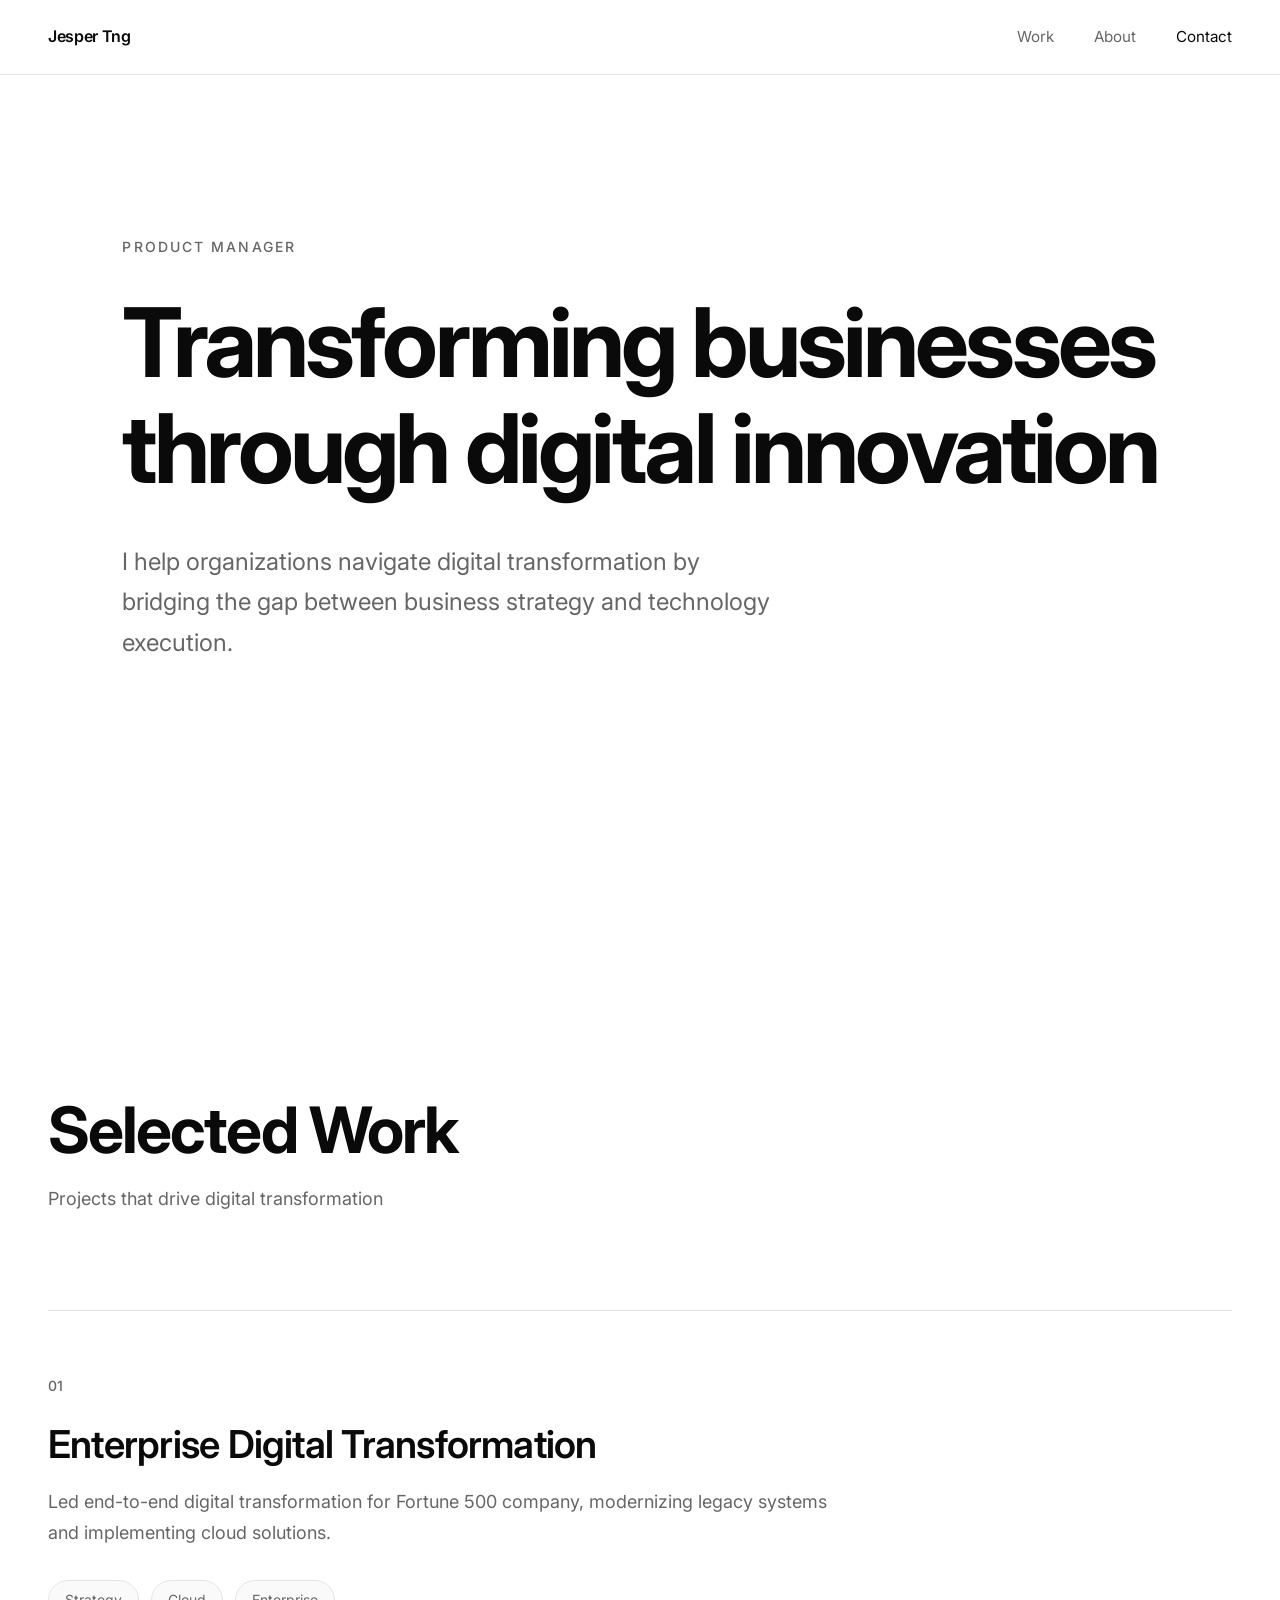
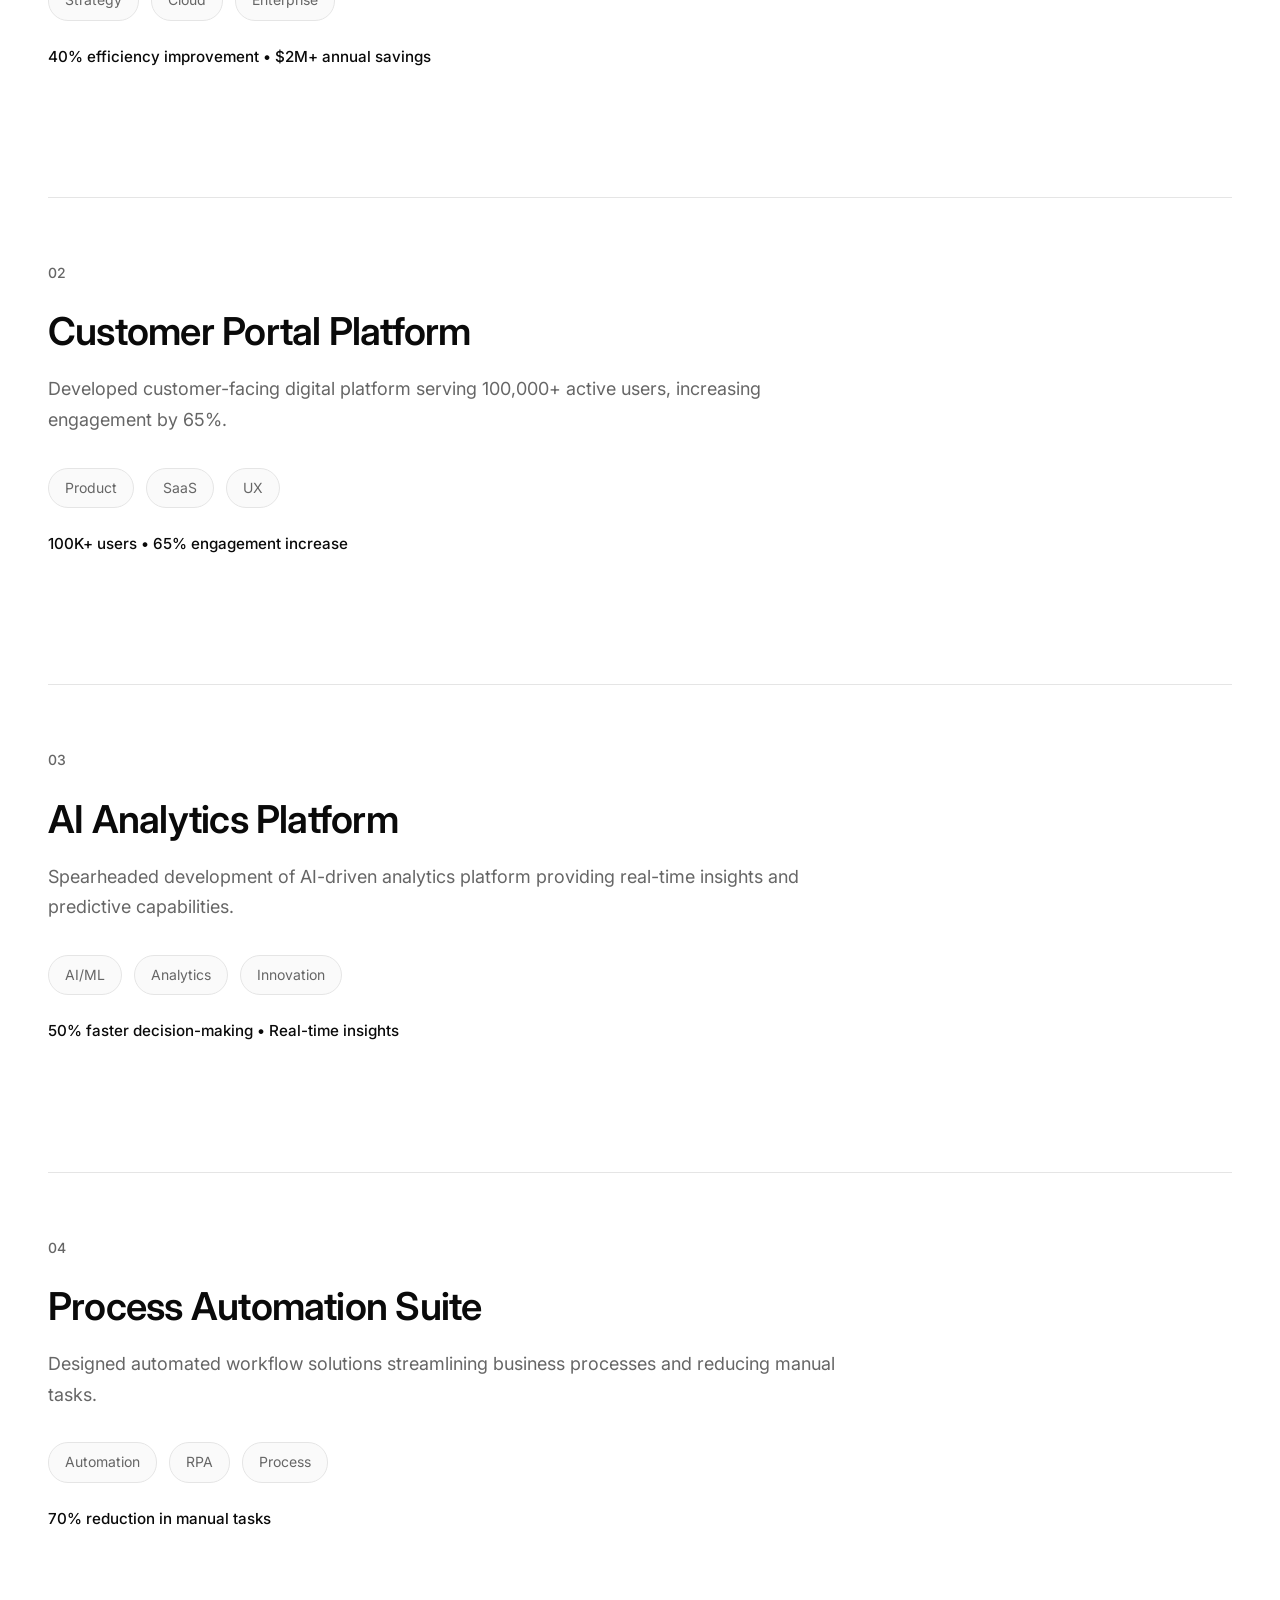
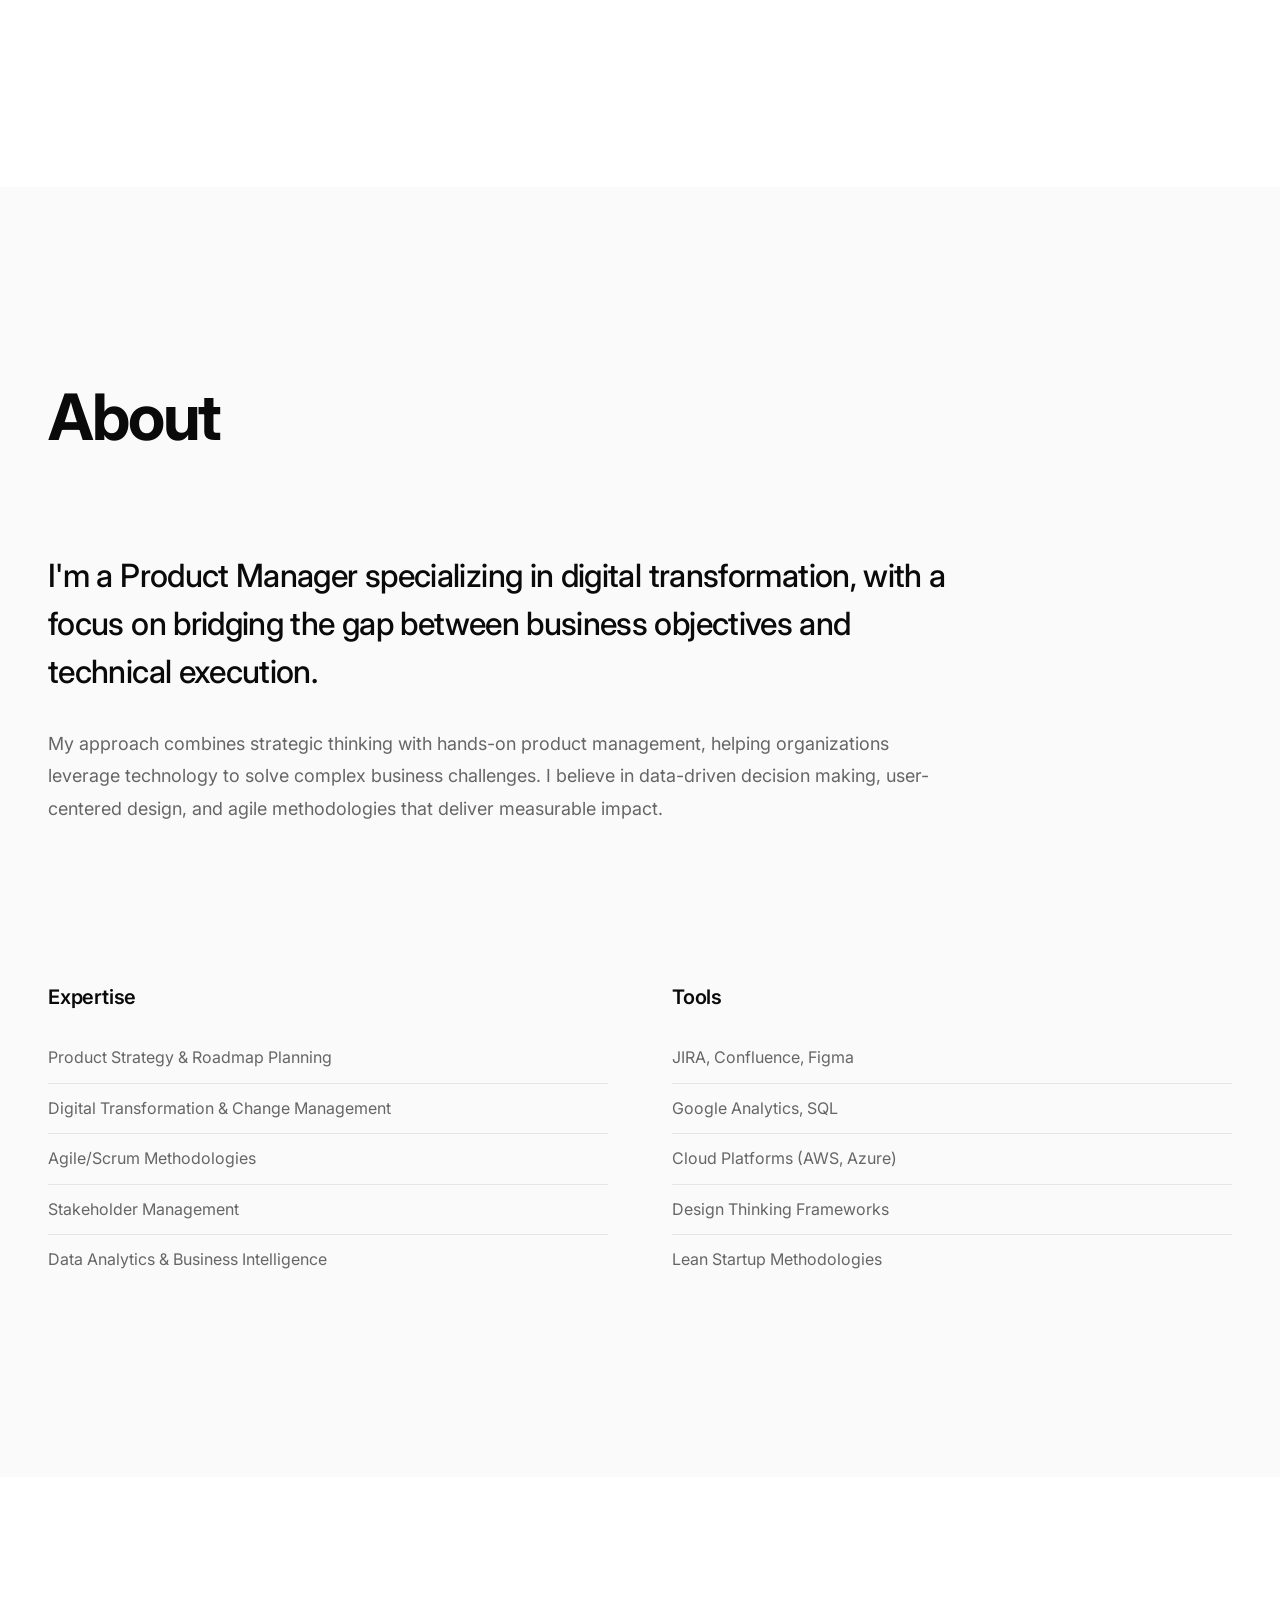
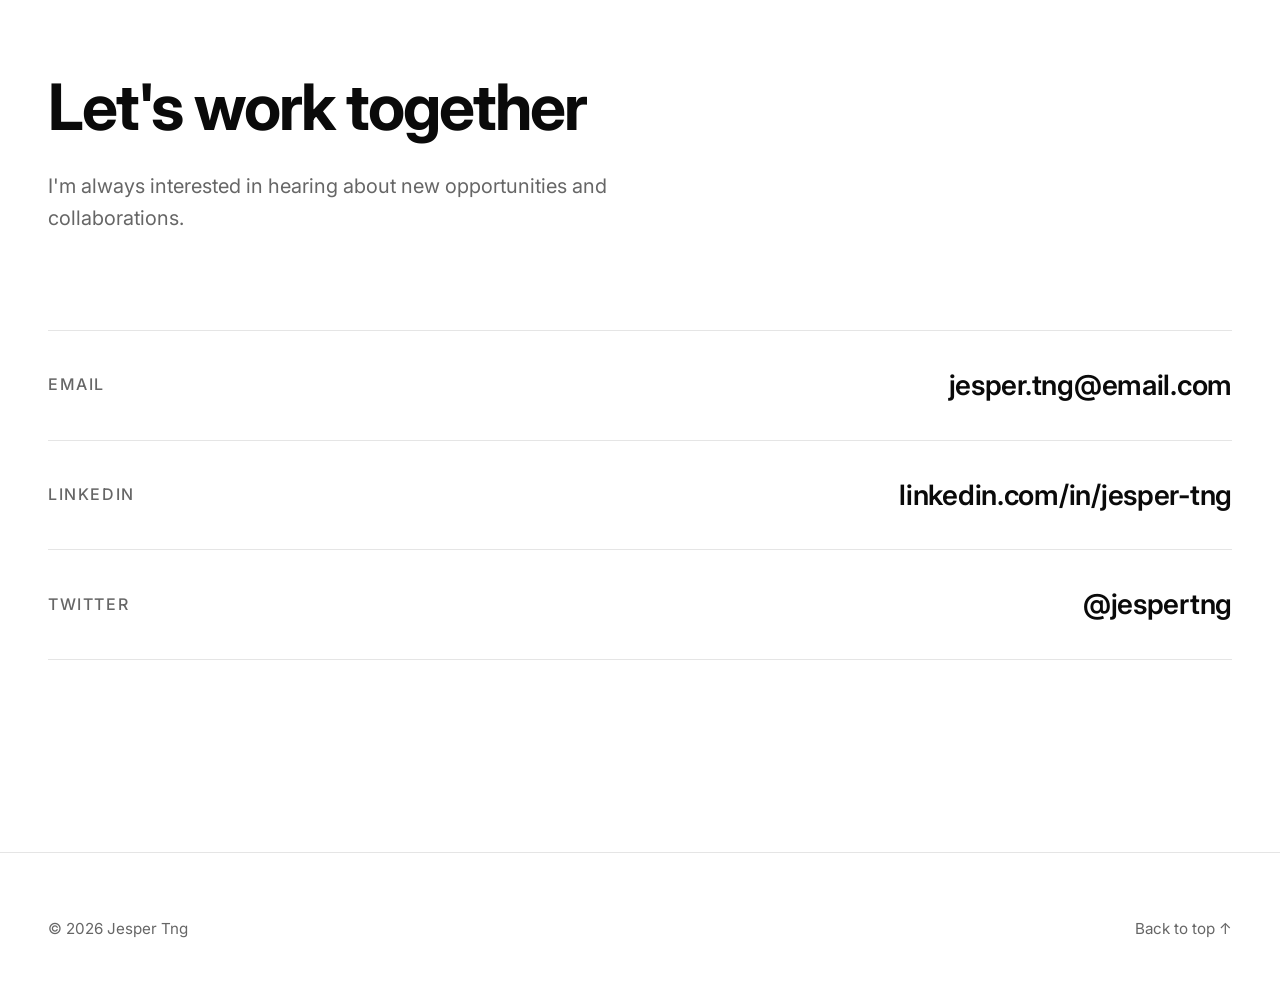
==== commit 295c52b4: "Update LinkedIn profile URL" ====
--- a/index.html
+++ b/index.html
@@ -172,9 +172,9 @@
                     <span class="contact-link-label">Email</span>
                     <span class="contact-link-value">jesper.tng@email.com</span>
                 </a>
-                <a href="https://linkedin.com/in/jespertng" target="_blank" rel="noopener noreferrer" class="contact-link">
+                <a href="https://www.linkedin.com/in/jesper-tng" target="_blank" rel="noopener noreferrer" class="contact-link">
                     <span class="contact-link-label">LinkedIn</span>
-                    <span class="contact-link-value">@jespertng</span>
+                    <span class="contact-link-value">linkedin.com/in/jesper-tng</span>
                 </a>
                 <a href="https://twitter.com/jespertng" target="_blank" rel="noopener noreferrer" class="contact-link">
                     <span class="contact-link-label">Twitter</span>
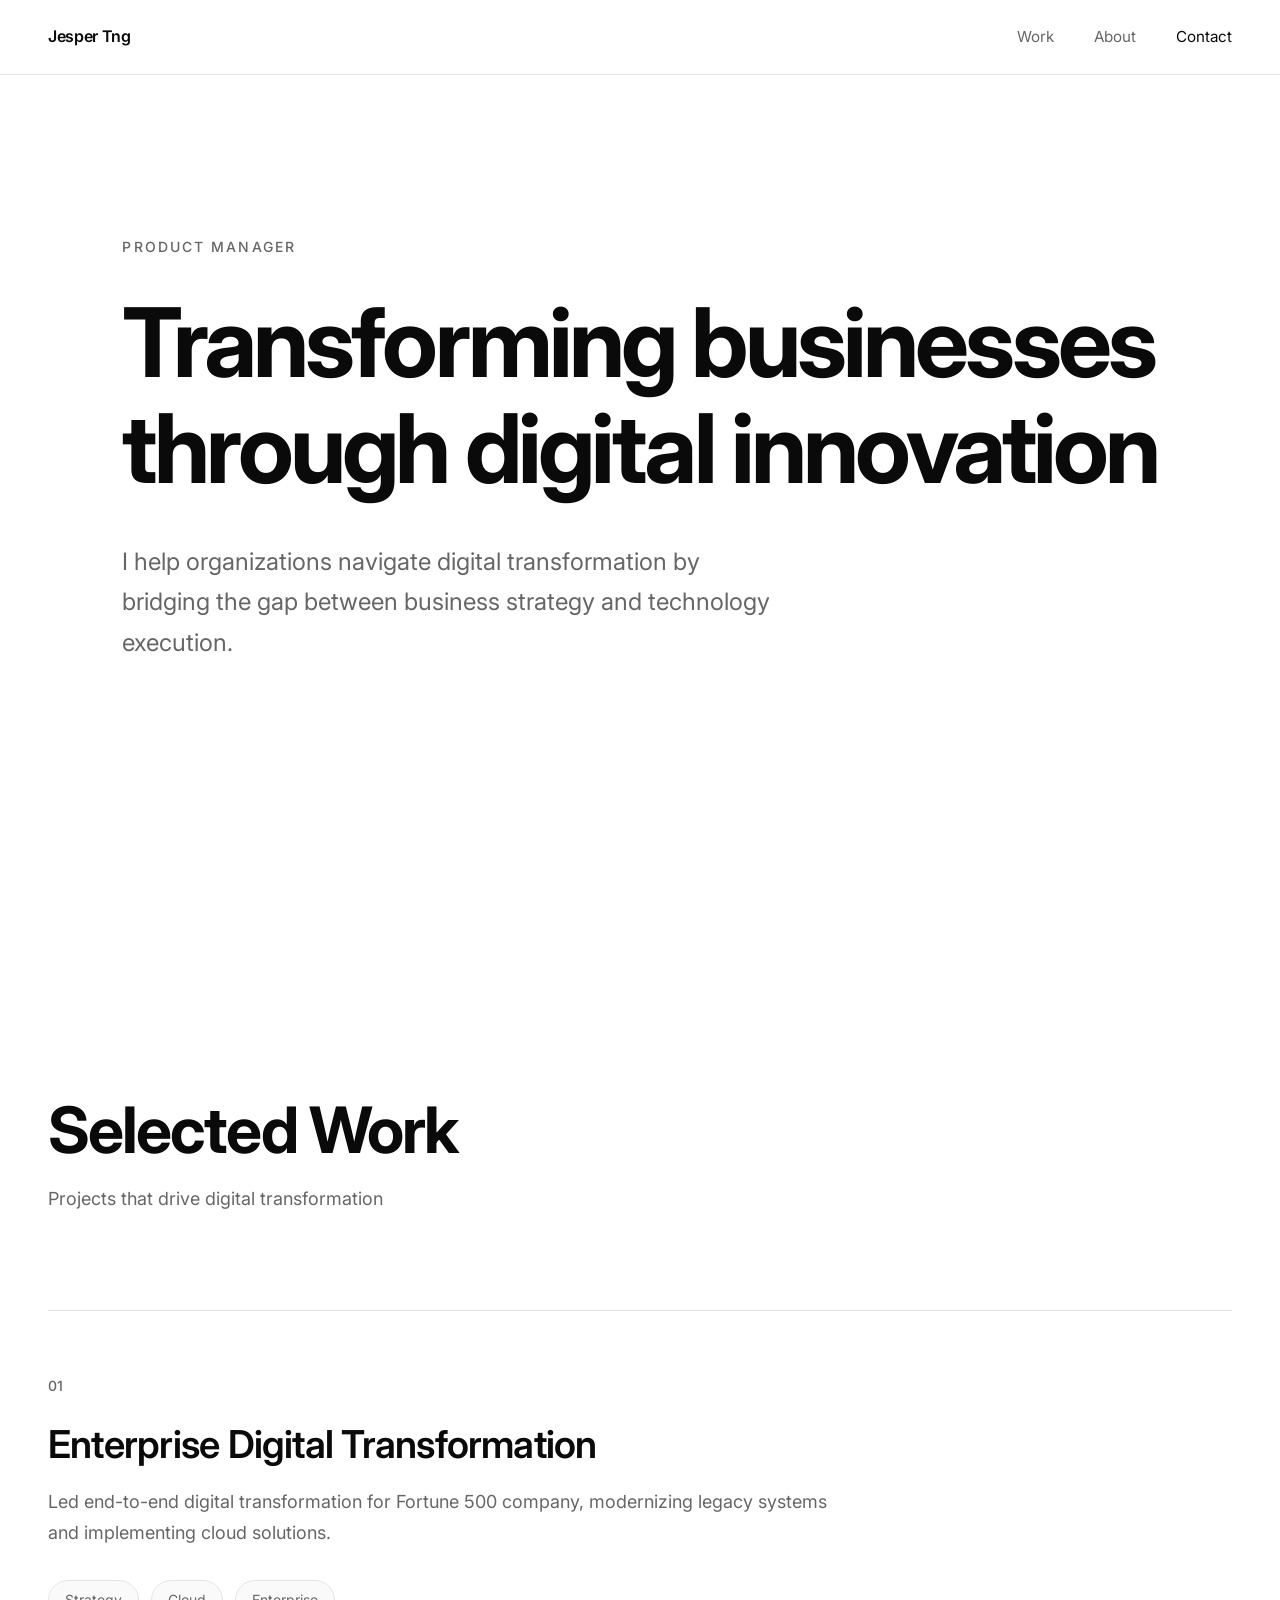
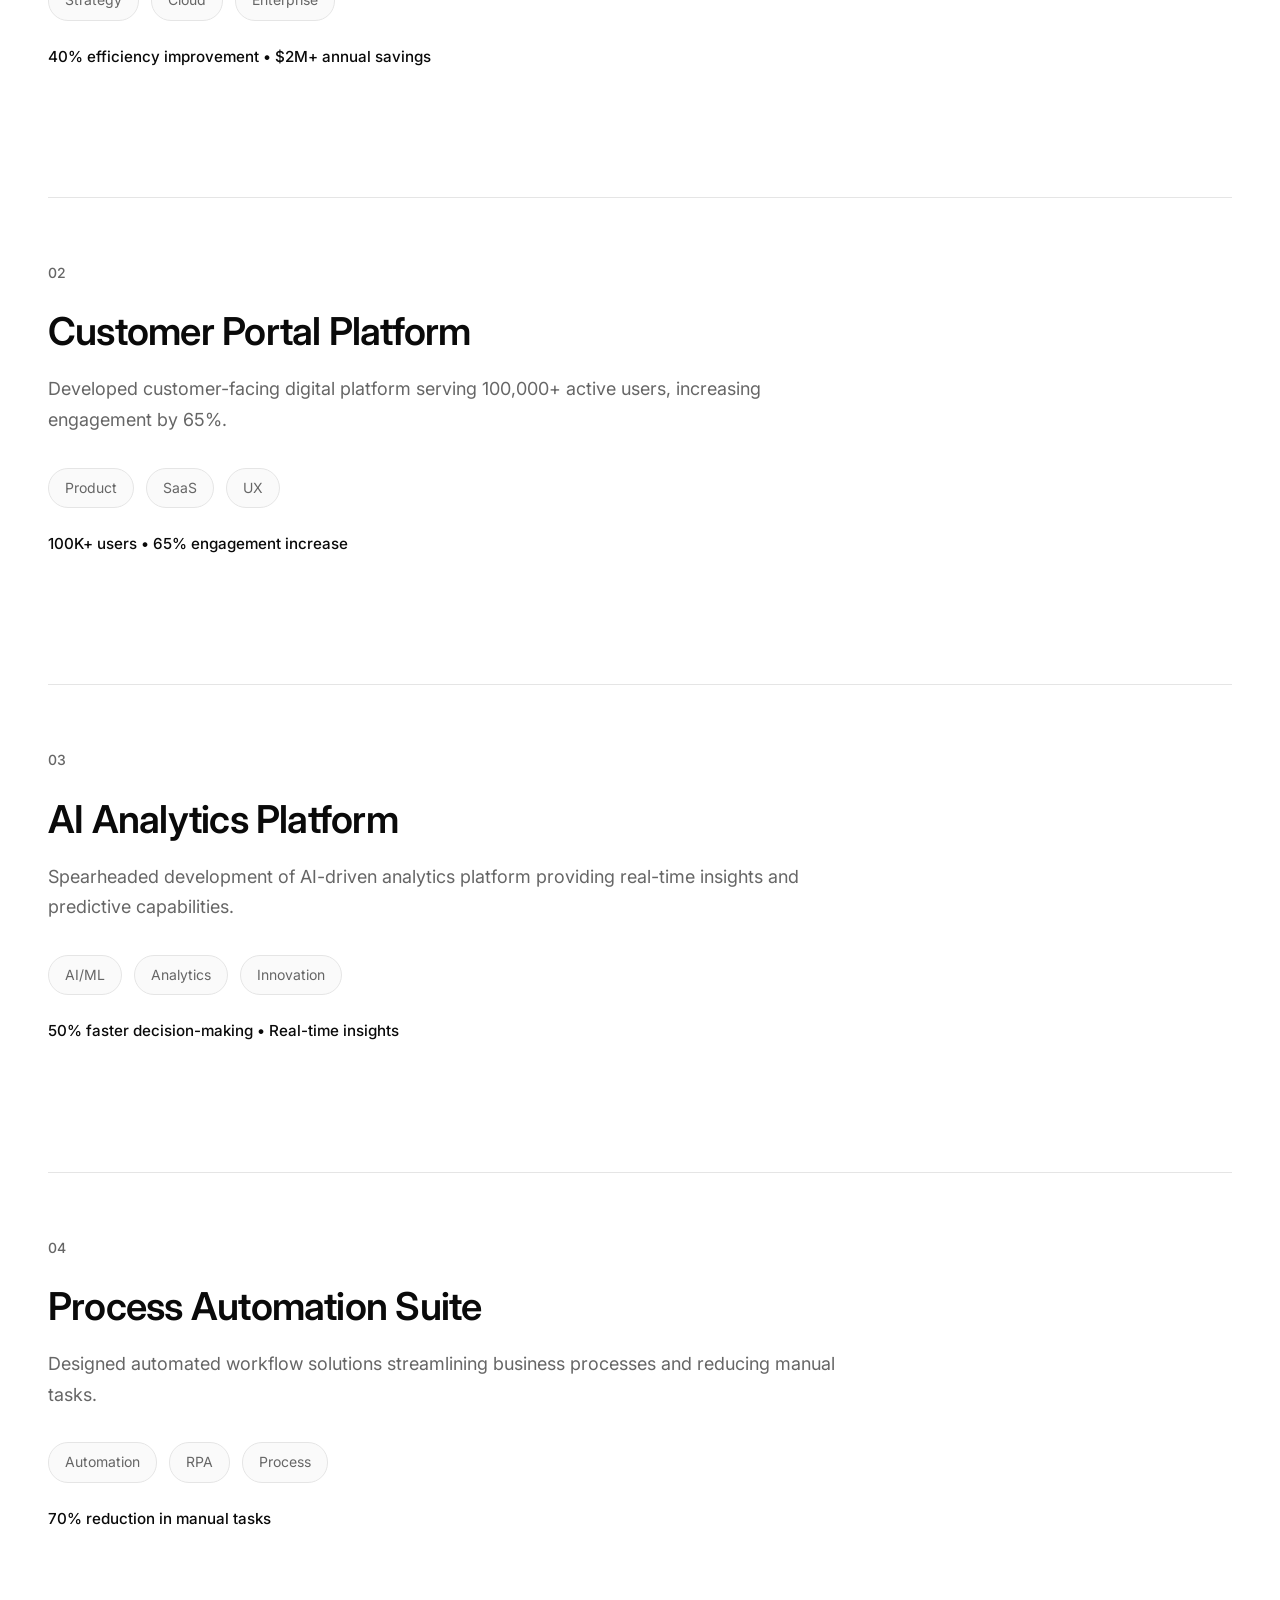
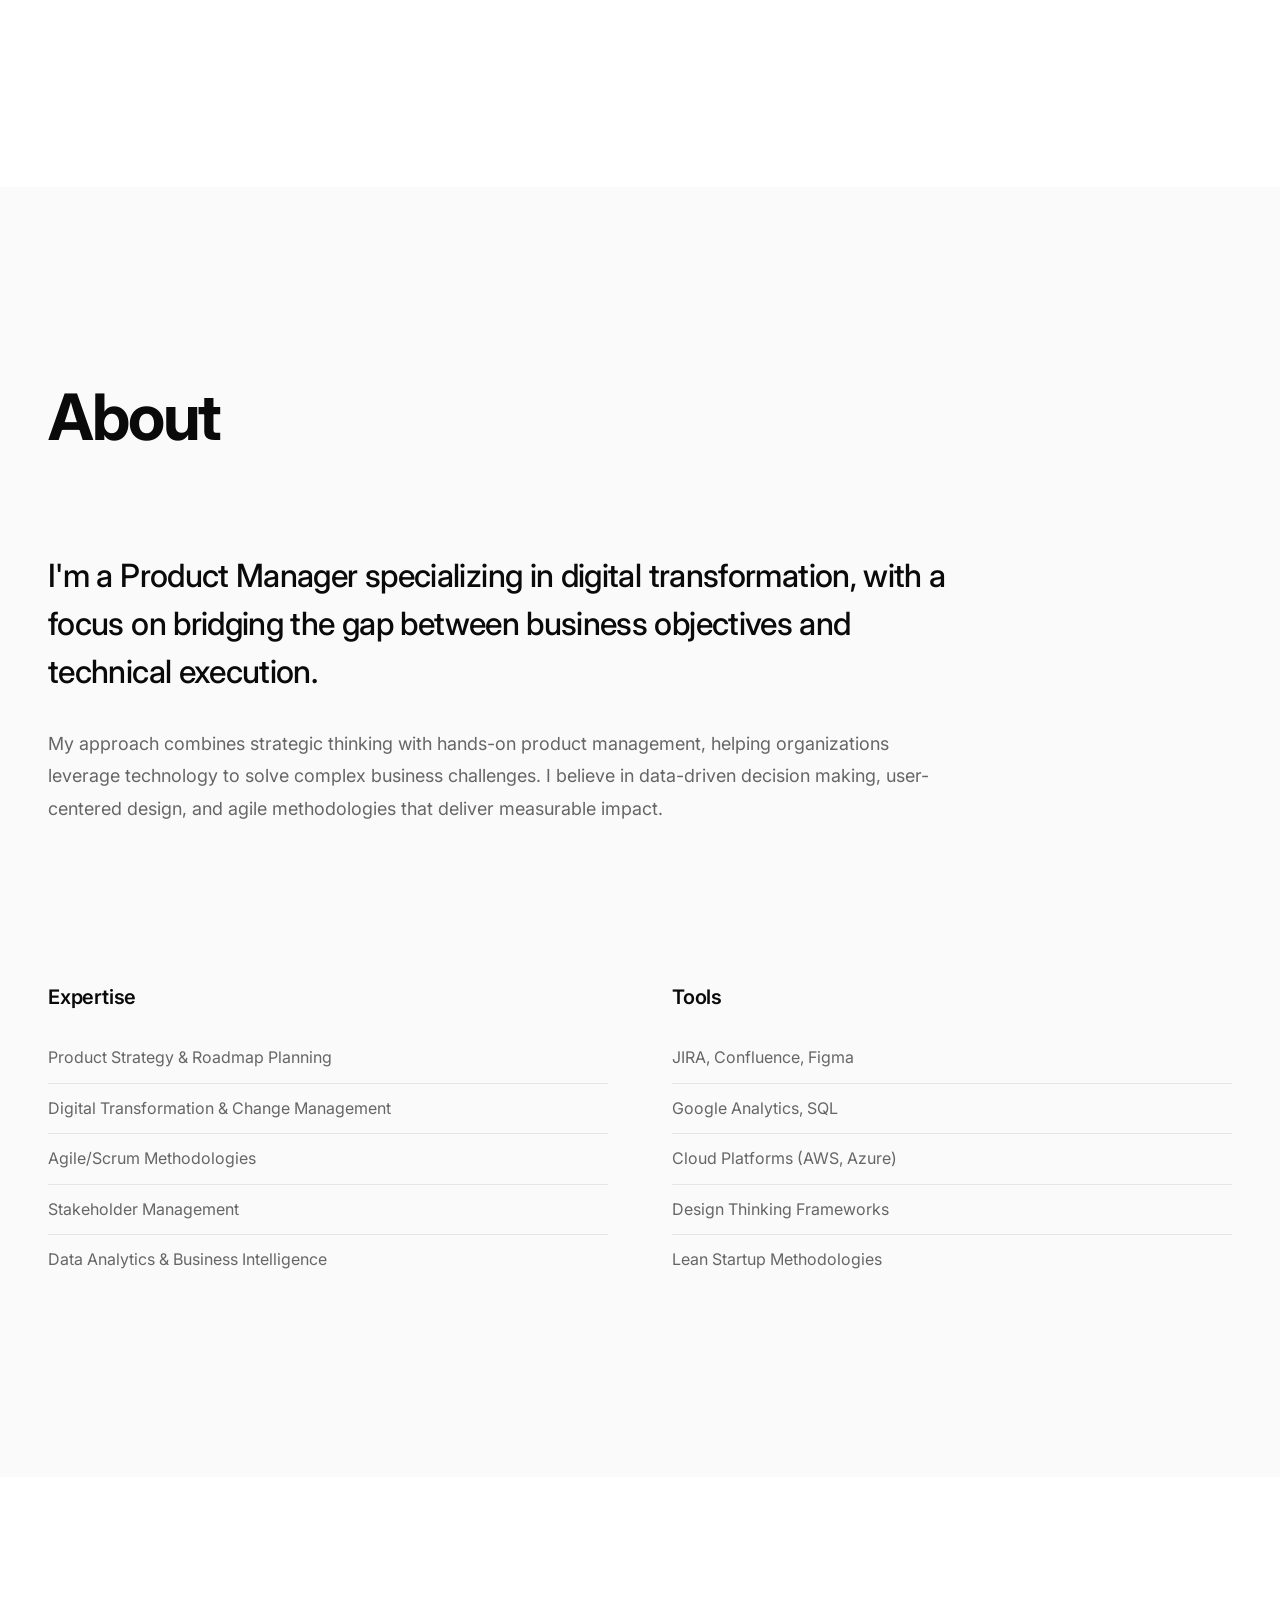
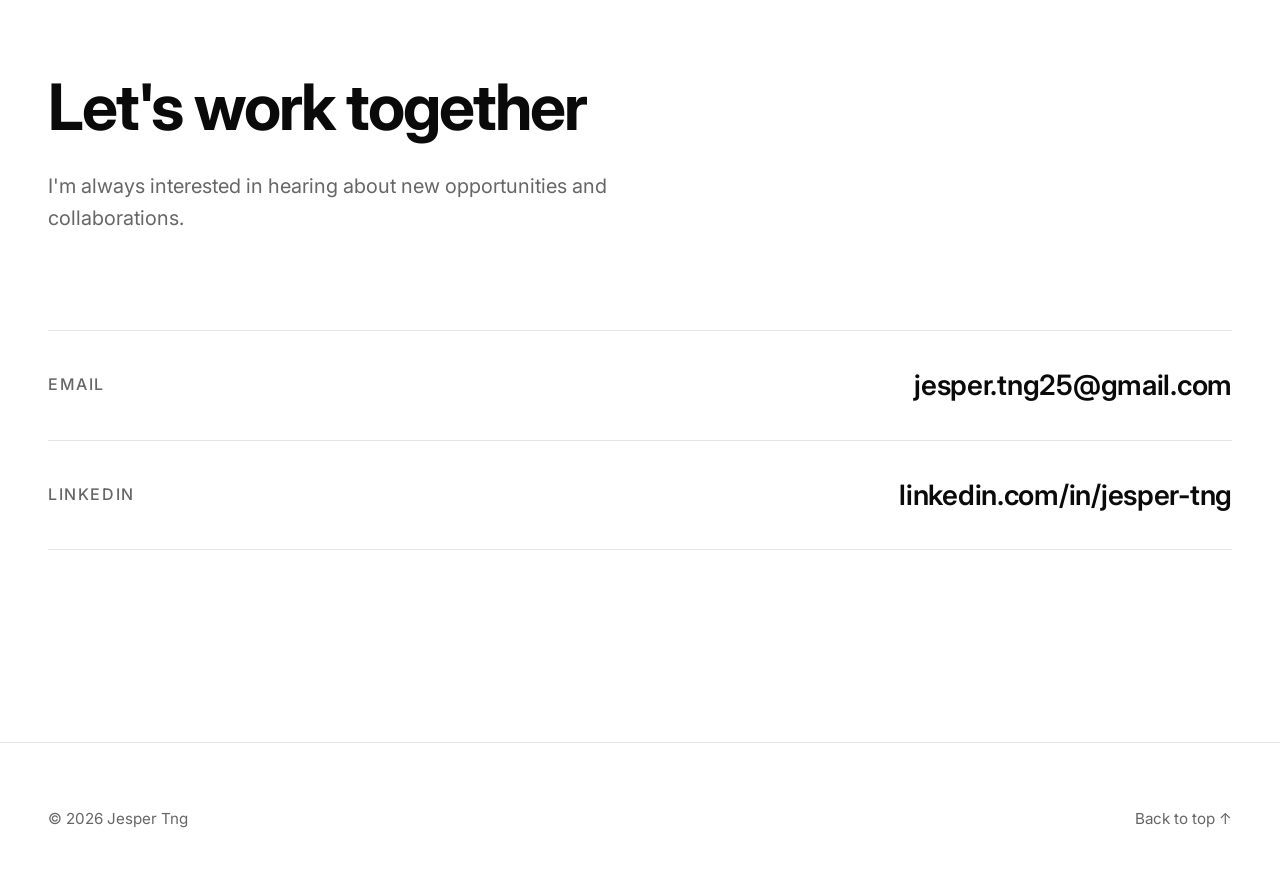
==== commit bc113f4f: "Update email address and remove Twitter link" ====
--- a/index.html
+++ b/index.html
@@ -168,17 +168,13 @@
             </p>
 
             <div class="contact-links">
-                <a href="mailto:jesper.tng@email.com" class="contact-link">
+                <a href="mailto:jesper.tng25@gmail.com" class="contact-link">
                     <span class="contact-link-label">Email</span>
-                    <span class="contact-link-value">jesper.tng@email.com</span>
+                    <span class="contact-link-value">jesper.tng25@gmail.com</span>
                 </a>
                 <a href="https://www.linkedin.com/in/jesper-tng" target="_blank" rel="noopener noreferrer" class="contact-link">
                     <span class="contact-link-label">LinkedIn</span>
                     <span class="contact-link-value">linkedin.com/in/jesper-tng</span>
-                </a>
-                <a href="https://twitter.com/jespertng" target="_blank" rel="noopener noreferrer" class="contact-link">
-                    <span class="contact-link-label">Twitter</span>
-                    <span class="contact-link-value">@jespertng</span>
                 </a>
             </div>
         </div>
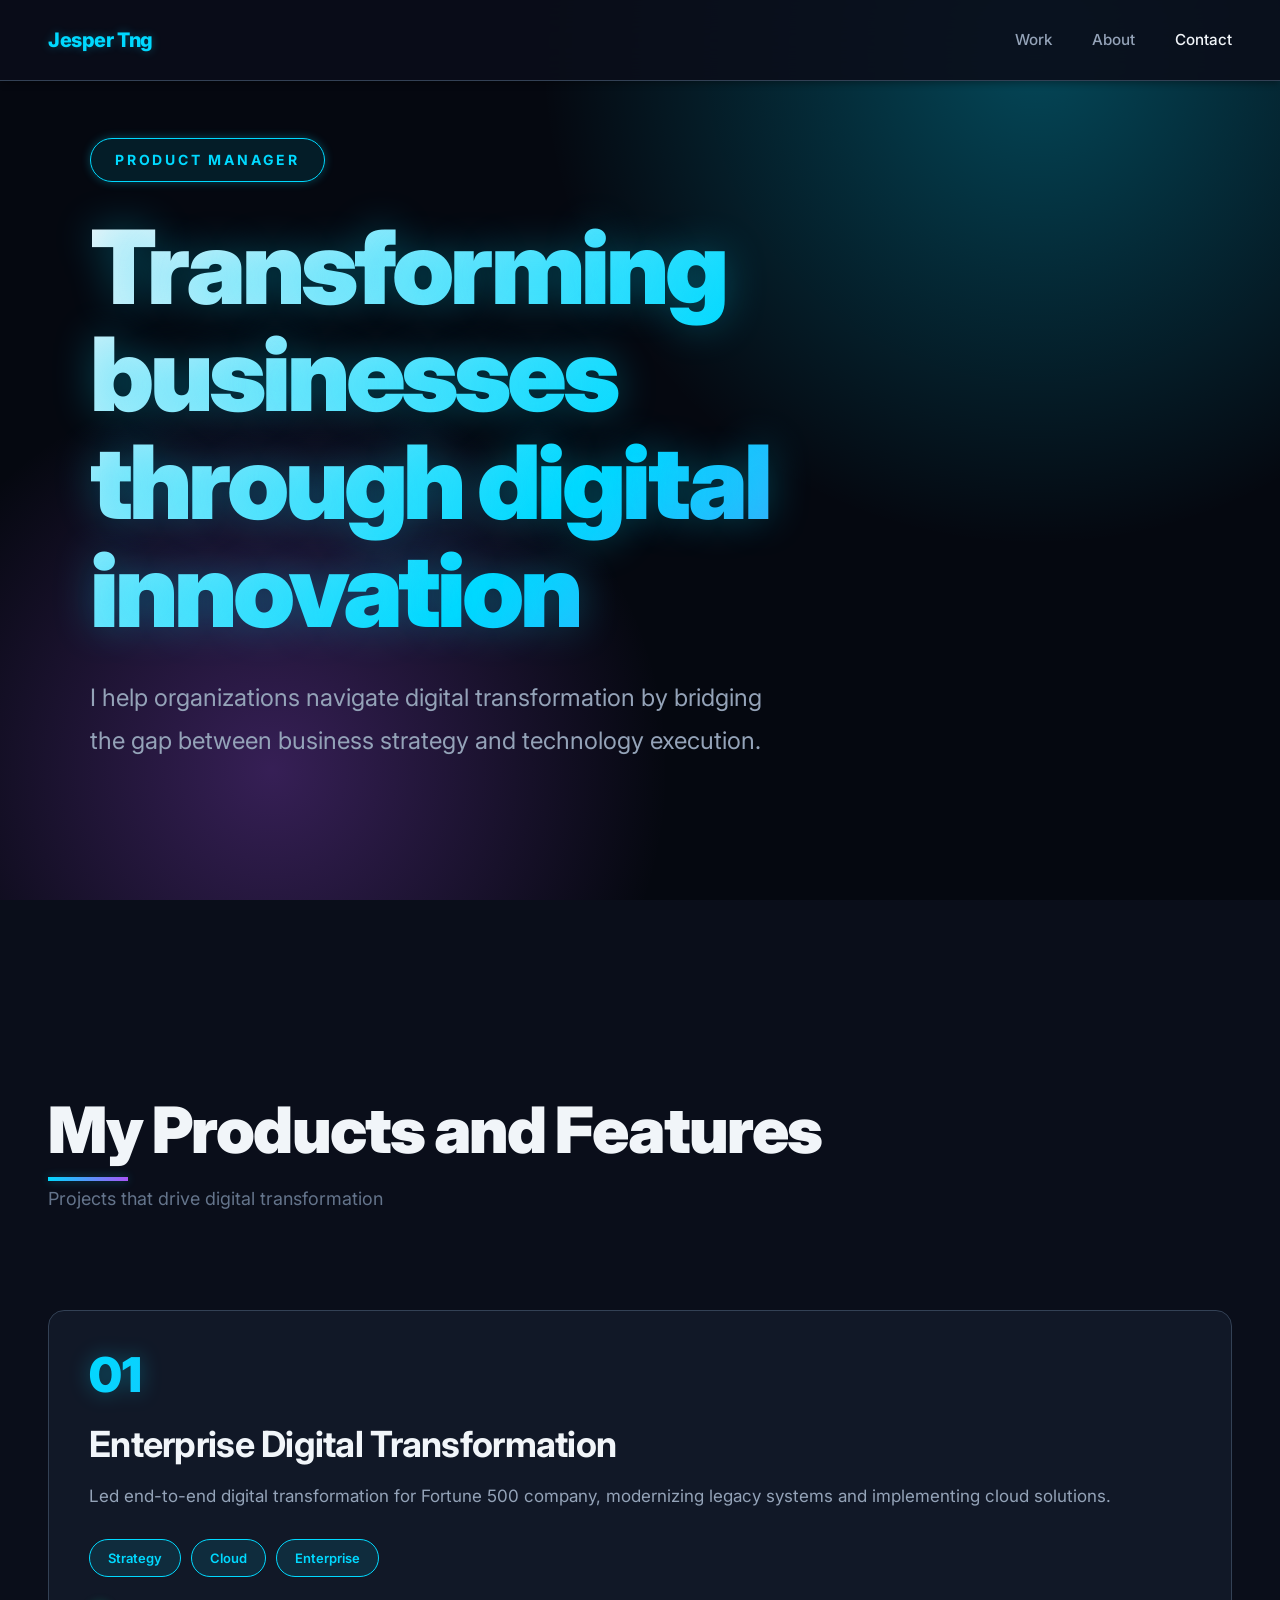
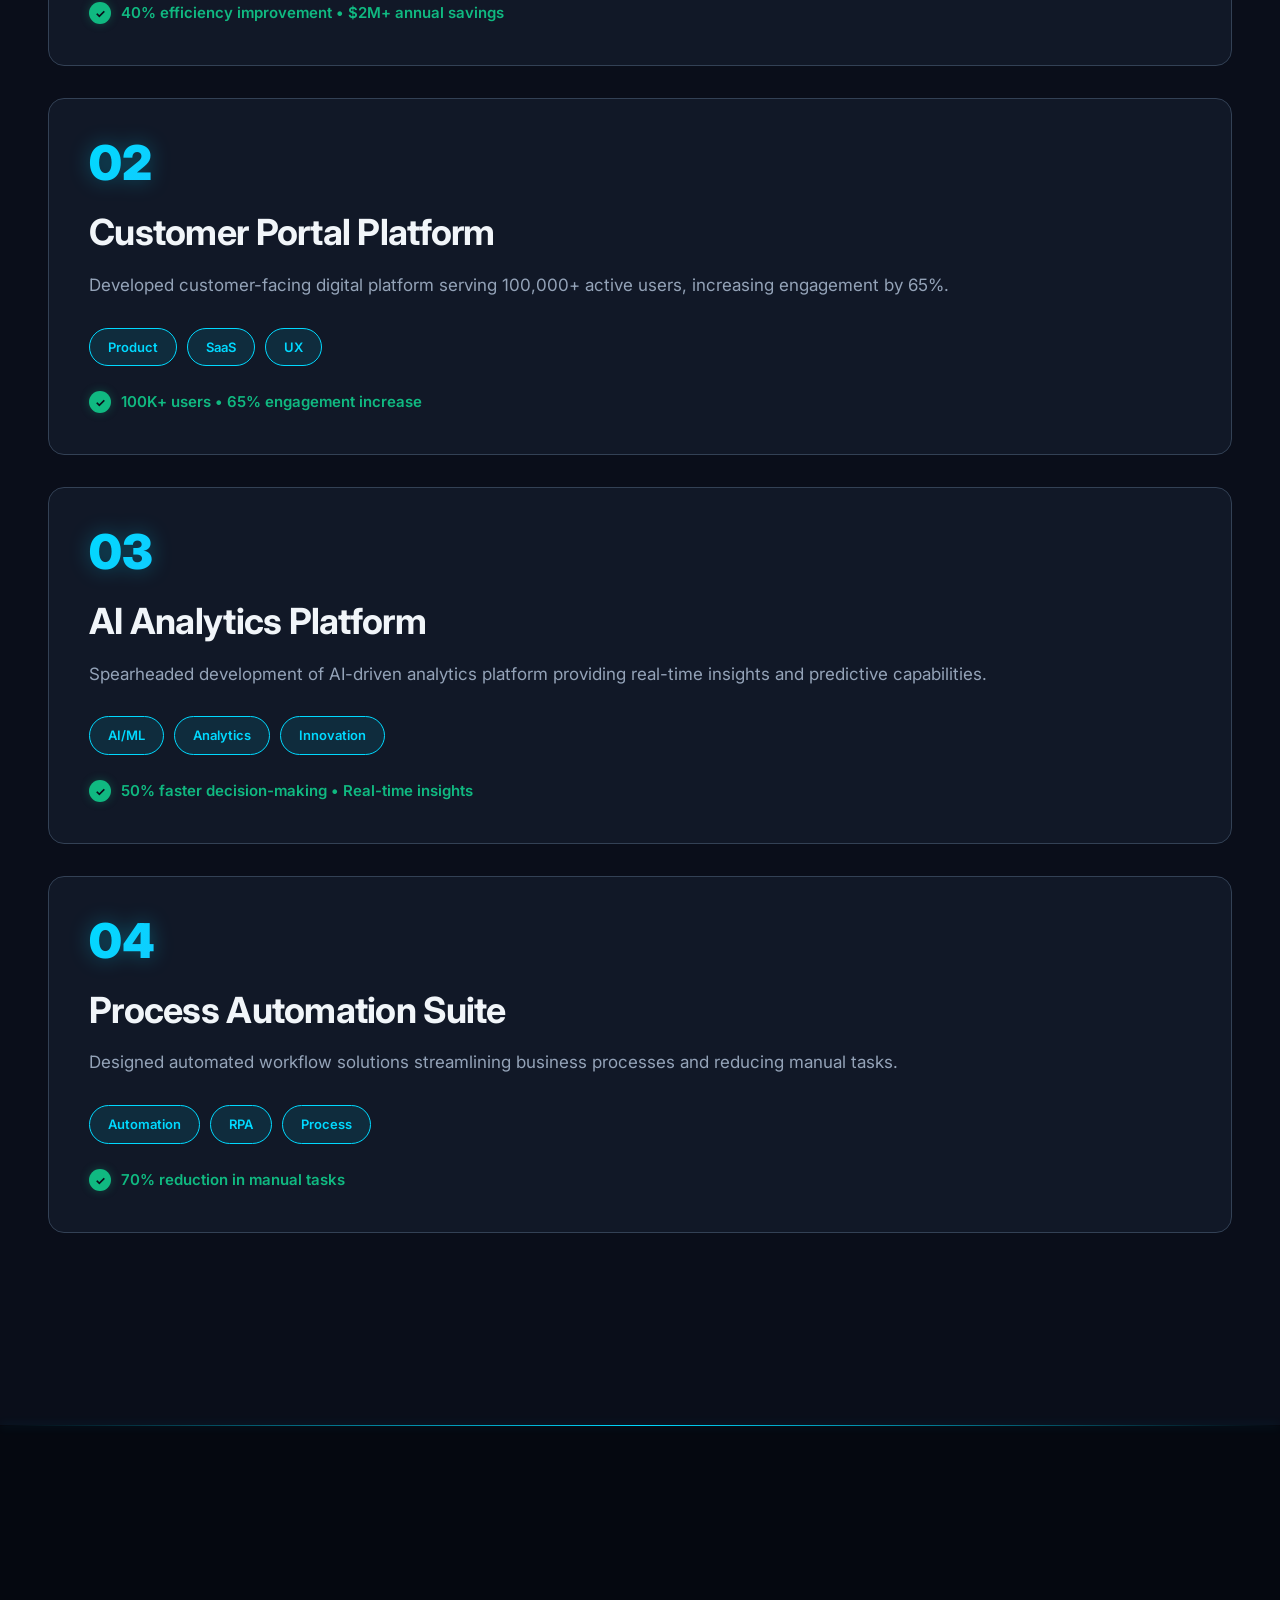
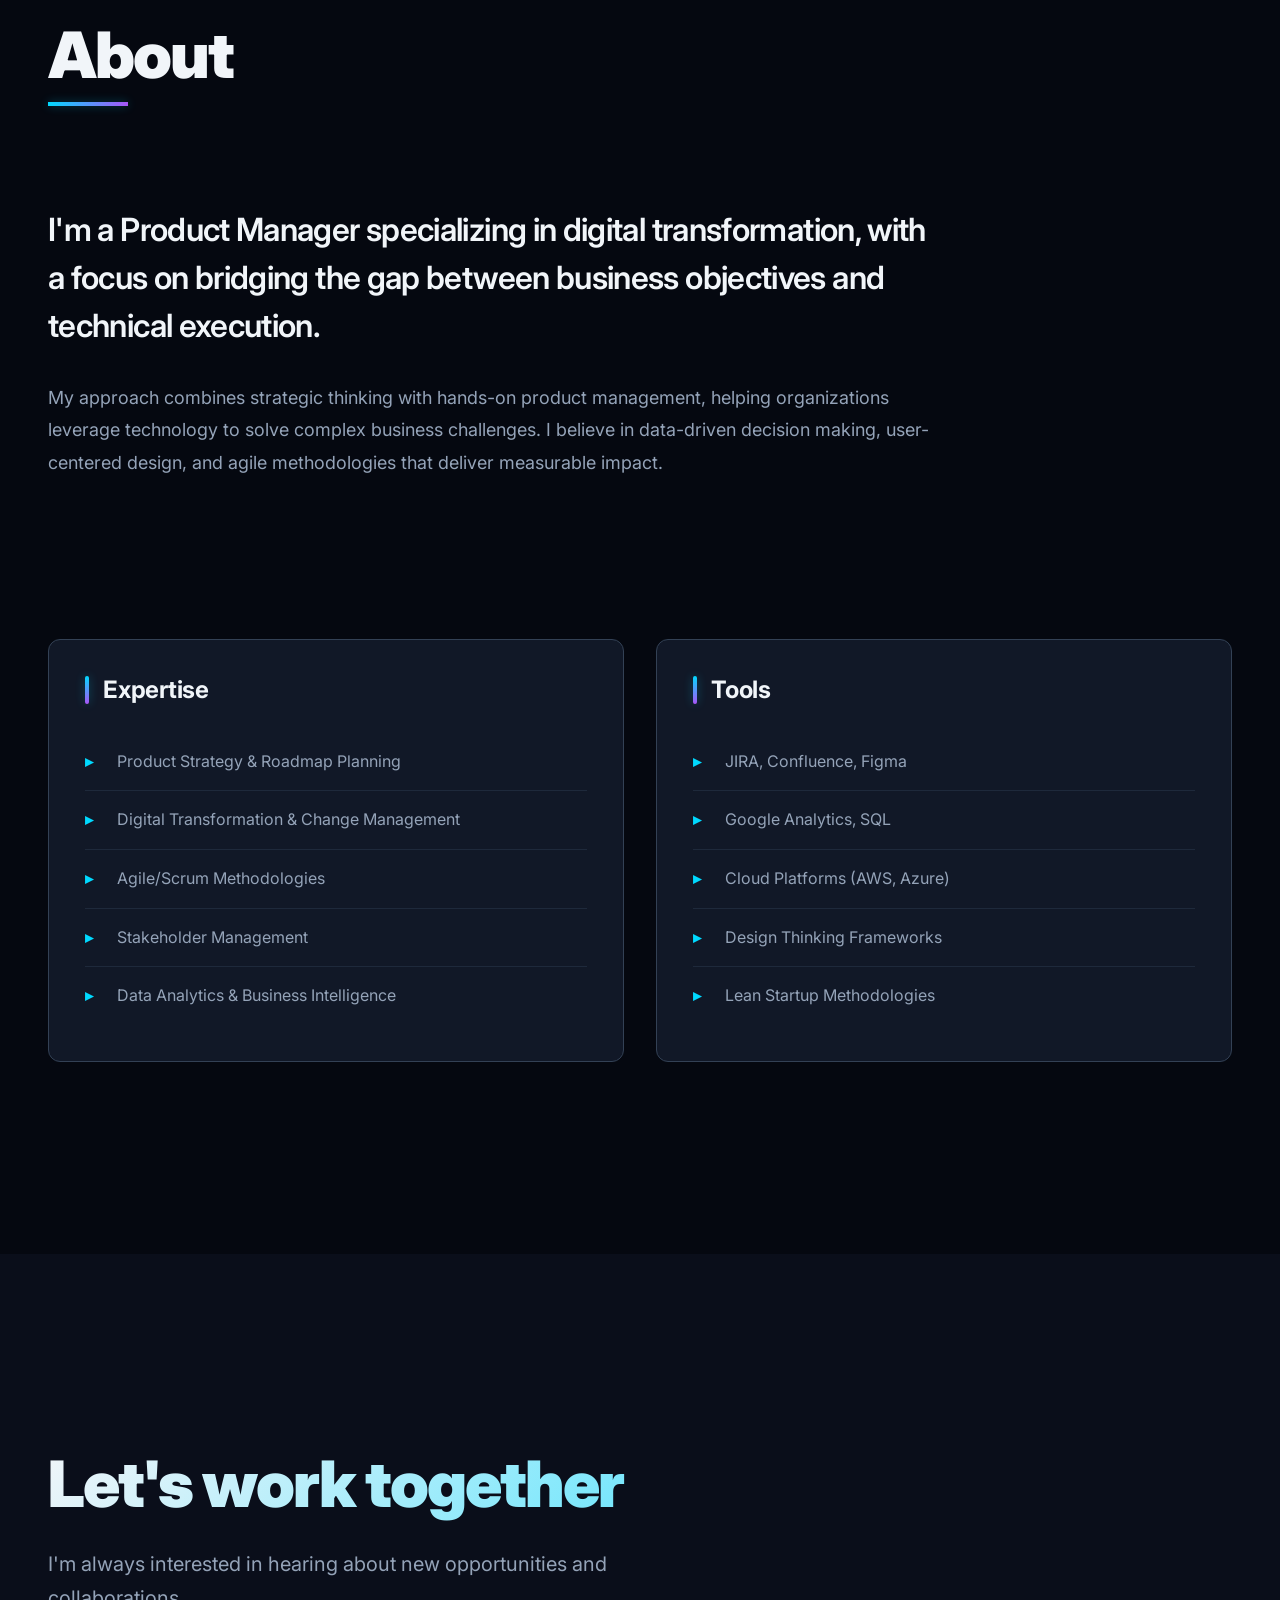
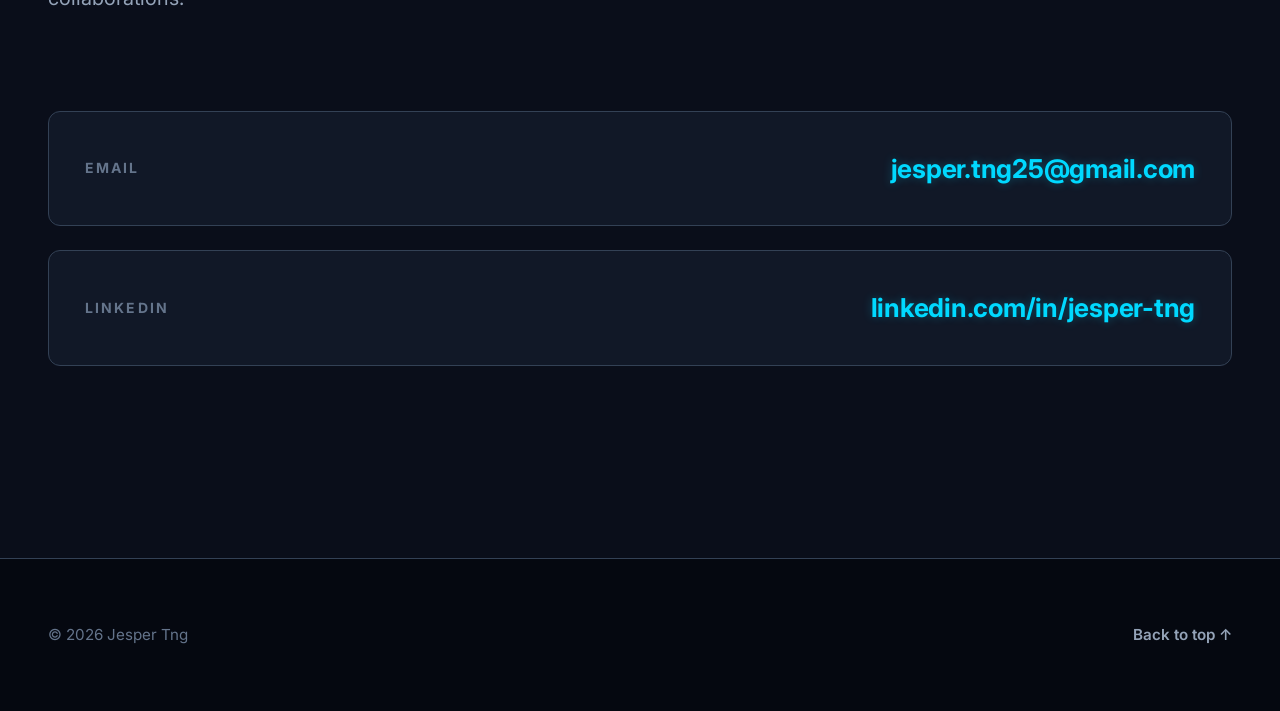
==== commit d3bf1d61: "Rename 'Selected Work' to 'My Products and Features'" ====
--- a/index.html
+++ b/index.html
@@ -42,7 +42,7 @@
     <section id="work" class="work">
         <div class="work-container">
             <div class="section-header">
-                <h2 class="section-title">Selected Work</h2>
+                <h2 class="section-title">My Products and Features</h2>
                 <p class="section-subtitle">Projects that drive digital transformation</p>
             </div>
 
--- a/styles.css
+++ b/styles.css
@@ -1,5 +1,6 @@
 /* ========================================
-   MINIMAL PORTFOLIO - JESPER TNG
+   TECH PORTFOLIO - JESPER TNG
+   Cyberpunk/Tech Industry Design
    ======================================== */
 
 /* CSS Reset & Variables */
@@ -10,12 +11,38 @@
 }
 
 :root {
-    --color-text: #0a0a0a;
-    --color-text-light: #666666;
-    --color-border: #e5e5e5;
-    --color-bg: #ffffff;
-    --color-bg-alt: #fafafa;
-    --color-accent: #0a0a0a;
+    /* Tech Color Palette */
+    --color-primary: #00d9ff;
+    --color-primary-dark: #00a8cc;
+    --color-secondary: #a855f7;
+    --color-accent: #06b6d4;
+    --color-success: #10b981;
+
+    /* Dark Theme Colors */
+    --color-bg-dark: #0a0e1a;
+    --color-bg-darker: #050810;
+    --color-bg-card: #111827;
+    --color-bg-accent: #1a1f35;
+
+    /* Text Colors */
+    --color-text: #f1f5f9;
+    --color-text-secondary: #94a3b8;
+    --color-text-light: #64748b;
+
+    /* Border & Effects */
+    --color-border: #1e293b;
+    --color-border-bright: #334155;
+    --color-glow: rgba(0, 217, 255, 0.3);
+    --color-glow-purple: rgba(168, 85, 247, 0.3);
+
+    /* Shadows & Glows */
+    --shadow-sm: 0 1px 2px 0 rgba(0, 0, 0, 0.5);
+    --shadow-md: 0 4px 6px -1px rgba(0, 0, 0, 0.3);
+    --shadow-lg: 0 10px 15px -3px rgba(0, 0, 0, 0.4);
+    --shadow-xl: 0 20px 25px -5px rgba(0, 0, 0, 0.5);
+    --glow-sm: 0 0 10px var(--color-glow);
+    --glow-md: 0 0 20px var(--color-glow);
+    --glow-lg: 0 0 30px var(--color-glow);
 
     --font-sans: 'Inter', -apple-system, BlinkMacSystemFont, 'Segoe UI', sans-serif;
 
@@ -28,6 +55,7 @@
     --spacing-3xl: 12rem;
 
     --transition: all 0.3s cubic-bezier(0.4, 0, 0.2, 1);
+    --transition-fast: all 0.2s cubic-bezier(0.4, 0, 0.2, 1);
 }
 
 html {
@@ -44,10 +72,28 @@
 body {
     font-family: var(--font-sans);
     color: var(--color-text);
-    background-color: var(--color-bg);
+    background-color: var(--color-bg-dark);
     line-height: 1.6;
     -webkit-font-smoothing: antialiased;
     -moz-osx-font-smoothing: grayscale;
+    position: relative;
+}
+
+/* Animated Grid Background */
+body::before {
+    content: '';
+    position: fixed;
+    top: 0;
+    left: 0;
+    right: 0;
+    bottom: 0;
+    background-image:
+        linear-gradient(var(--color-border) 1px, transparent 1px),
+        linear-gradient(90deg, var(--color-border) 1px, transparent 1px);
+    background-size: 50px 50px;
+    opacity: 0.3;
+    z-index: 0;
+    pointer-events: none;
 }
 
 /* ========================================
@@ -55,7 +101,7 @@
    ======================================== */
 
 h1, h2, h3, h4, h5, h6 {
-    font-weight: 600;
+    font-weight: 700;
     line-height: 1.2;
     color: var(--color-text);
 }
@@ -76,24 +122,35 @@
     left: 0;
     right: 0;
     z-index: 100;
-    background-color: rgba(255, 255, 255, 0.8);
-    backdrop-filter: blur(10px);
-    border-bottom: 1px solid var(--color-border);
+    background-color: rgba(10, 14, 26, 0.9);
+    backdrop-filter: blur(20px);
+    border-bottom: 1px solid var(--color-border-bright);
+    box-shadow: var(--shadow-md);
+    transition: var(--transition);
 }
 
 .nav-container {
     max-width: 1400px;
     margin: 0 auto;
-    padding: 1.5rem 3rem;
+    padding: 1.25rem 3rem;
     display: flex;
     justify-content: space-between;
     align-items: center;
+    position: relative;
+    z-index: 1;
 }
 
 .nav-logo {
-    font-size: 1rem;
-    font-weight: 600;
+    font-size: 1.25rem;
+    font-weight: 800;
     letter-spacing: -0.02em;
+    color: var(--color-primary);
+    text-shadow: var(--glow-sm);
+    transition: var(--transition-fast);
+}
+
+.nav-logo:hover {
+    text-shadow: var(--glow-md);
 }
 
 .nav-links {
@@ -103,23 +160,27 @@
 
 .nav-link {
     font-size: 0.95rem;
-    color: var(--color-text-light);
-    position: relative;
+    font-weight: 500;
+    color: var(--color-text-secondary);
+    position: relative;
+    padding: 0.5rem 0;
+    transition: var(--transition-fast);
 }
 
 .nav-link::after {
     content: '';
     position: absolute;
-    bottom: -4px;
+    bottom: 0;
     left: 0;
     width: 0;
-    height: 1px;
-    background-color: var(--color-text);
+    height: 2px;
+    background: linear-gradient(90deg, var(--color-primary), var(--color-secondary));
+    box-shadow: var(--glow-sm);
     transition: width 0.3s ease;
 }
 
 .nav-link:hover {
-    color: var(--color-text);
+    color: var(--color-primary);
 }
 
 .nav-link:hover::after {
@@ -128,7 +189,7 @@
 
 @media (max-width: 768px) {
     .nav-container {
-        padding: 1.25rem 1.5rem;
+        padding: 1rem 1.5rem;
     }
 
     .nav-links {
@@ -149,37 +210,98 @@
     display: flex;
     align-items: center;
     padding: var(--spacing-2xl) 0;
+    background: var(--color-bg-darker);
+    position: relative;
+    overflow: hidden;
+}
+
+/* Animated Tech Background */
+.hero::before {
+    content: '';
+    position: absolute;
+    top: -50%;
+    right: -20%;
+    width: 1000px;
+    height: 1000px;
+    background: radial-gradient(circle, var(--color-glow) 0%, transparent 70%);
+    border-radius: 50%;
+    pointer-events: none;
+    animation: pulse 4s ease-in-out infinite;
+}
+
+.hero::after {
+    content: '';
+    position: absolute;
+    bottom: -30%;
+    left: -10%;
+    width: 800px;
+    height: 800px;
+    background: radial-gradient(circle, var(--color-glow-purple) 0%, transparent 70%);
+    border-radius: 50%;
+    pointer-events: none;
+    animation: pulse 6s ease-in-out infinite;
+}
+
+@keyframes pulse {
+    0%, 100% {
+        opacity: 0.3;
+        transform: scale(1);
+    }
+    50% {
+        opacity: 0.5;
+        transform: scale(1.1);
+    }
 }
 
 .hero-container {
     max-width: 1400px;
     margin: 0 auto;
     padding: 0 3rem;
+    position: relative;
+    z-index: 1;
 }
 
 .hero-label {
+    display: inline-block;
     font-size: 0.875rem;
     text-transform: uppercase;
-    letter-spacing: 0.15em;
-    color: var(--color-text-light);
+    letter-spacing: 0.2em;
+    color: var(--color-primary);
     margin-bottom: 2rem;
-    font-weight: 500;
+    font-weight: 700;
+    padding: 0.625rem 1.5rem;
+    background: rgba(0, 217, 255, 0.1);
+    border-radius: 50px;
+    border: 1px solid var(--color-primary);
+    box-shadow: var(--glow-sm);
+    transition: var(--transition);
+}
+
+.hero-label:hover {
+    box-shadow: var(--glow-md);
+    background: rgba(0, 217, 255, 0.15);
 }
 
 .hero-title {
-    font-size: clamp(3rem, 8vw, 6rem);
-    font-weight: 700;
+    font-size: clamp(3rem, 8vw, 6.5rem);
+    font-weight: 900;
     letter-spacing: -0.04em;
-    line-height: 1.1;
-    margin-bottom: 2.5rem;
+    line-height: 1.05;
+    margin-bottom: 2rem;
     max-width: 1100px;
+    background: linear-gradient(135deg, var(--color-text) 0%, var(--color-primary) 50%, var(--color-secondary) 100%);
+    -webkit-background-clip: text;
+    -webkit-text-fill-color: transparent;
+    background-clip: text;
+    text-shadow: 0 0 40px rgba(0, 217, 255, 0.3);
 }
 
 .hero-text {
     font-size: clamp(1.125rem, 2vw, 1.5rem);
-    color: var(--color-text-light);
-    max-width: 650px;
-    line-height: 1.7;
+    color: var(--color-text-secondary);
+    max-width: 700px;
+    line-height: 1.8;
+    font-weight: 400;
 }
 
 @media (max-width: 768px) {
@@ -197,7 +319,7 @@
     }
 
     .hero-title {
-        margin-bottom: 2rem;
+        margin-bottom: 1.5rem;
     }
 }
 
@@ -209,6 +331,8 @@
 .about,
 .contact {
     padding: var(--spacing-3xl) 0;
+    position: relative;
+    z-index: 1;
 }
 
 .work-container,
@@ -225,14 +349,29 @@
 
 .section-title {
     font-size: clamp(2.5rem, 5vw, 4rem);
-    font-weight: 700;
+    font-weight: 900;
     letter-spacing: -0.03em;
     margin-bottom: 1rem;
+    position: relative;
+    display: inline-block;
+    color: var(--color-text);
+}
+
+.section-title::after {
+    content: '';
+    position: absolute;
+    bottom: -12px;
+    left: 0;
+    width: 80px;
+    height: 4px;
+    background: linear-gradient(90deg, var(--color-primary), var(--color-secondary));
+    box-shadow: var(--glow-sm);
 }
 
 .section-subtitle {
     font-size: 1.125rem;
     color: var(--color-text-light);
+    font-weight: 400;
 }
 
 @media (max-width: 768px) {
@@ -257,72 +396,155 @@
    Work Section
    ======================================== */
 
+.work {
+    background: var(--color-bg-dark);
+}
+
 .projects-grid {
     display: grid;
-    gap: var(--spacing-lg);
+    gap: 2rem;
 }
 
 .project-card {
-    border-top: 1px solid var(--color-border);
-    padding: var(--spacing-lg) 0;
+    background: var(--color-bg-card);
+    border: 1px solid var(--color-border-bright);
+    border-radius: 16px;
+    padding: 2.5rem;
     transition: var(--transition);
+    position: relative;
+    overflow: hidden;
+}
+
+/* Glowing Border Effect */
+.project-card::before {
+    content: '';
+    position: absolute;
+    top: 0;
+    left: 0;
+    right: 0;
+    height: 2px;
+    background: linear-gradient(90deg, var(--color-primary), var(--color-secondary));
+    transform: scaleX(0);
+    transform-origin: left;
+    transition: transform 0.4s ease;
+}
+
+.project-card::after {
+    content: '';
+    position: absolute;
+    inset: 0;
+    border-radius: 16px;
+    padding: 1px;
+    background: linear-gradient(135deg, var(--color-primary), var(--color-secondary));
+    -webkit-mask: linear-gradient(#fff 0 0) content-box, linear-gradient(#fff 0 0);
+    -webkit-mask-composite: xor;
+    mask-composite: exclude;
+    opacity: 0;
+    transition: opacity 0.3s ease;
+    pointer-events: none;
 }
 
 .project-card:hover {
-    opacity: 0.7;
+    transform: translateY(-8px);
+    box-shadow: var(--shadow-xl), var(--glow-md);
+    border-color: var(--color-primary);
+}
+
+.project-card:hover::before {
+    transform: scaleX(1);
+}
+
+.project-card:hover::after {
+    opacity: 0.5;
 }
 
 .project-number {
-    font-size: 0.875rem;
-    color: var(--color-text-light);
-    font-weight: 500;
+    font-size: 3rem;
+    font-weight: 900;
+    line-height: 1;
     margin-bottom: 1.5rem;
+    background: linear-gradient(135deg, var(--color-primary) 0%, var(--color-secondary) 100%);
+    -webkit-background-clip: text;
+    -webkit-text-fill-color: transparent;
+    background-clip: text;
+    filter: drop-shadow(0 0 10px var(--color-glow));
 }
 
 .project-title {
-    font-size: clamp(1.75rem, 3vw, 2.5rem);
-    font-weight: 600;
+    font-size: clamp(1.5rem, 3vw, 2.25rem);
+    font-weight: 700;
     letter-spacing: -0.02em;
-    margin-bottom: 1.25rem;
+    margin-bottom: 1rem;
+    color: var(--color-text);
 }
 
 .project-description {
-    font-size: 1.125rem;
-    color: var(--color-text-light);
+    font-size: 1.0625rem;
+    color: var(--color-text-secondary);
     line-height: 1.7;
-    margin-bottom: 2rem;
-    max-width: 800px;
+    margin-bottom: 1.75rem;
 }
 
 .project-meta {
     display: flex;
-    gap: 0.75rem;
+    gap: 0.625rem;
     flex-wrap: wrap;
     margin-bottom: 1.5rem;
 }
 
 .project-tag {
-    font-size: 0.875rem;
-    padding: 0.5rem 1rem;
-    background-color: var(--color-bg-alt);
-    border: 1px solid var(--color-border);
+    font-size: 0.8125rem;
+    padding: 0.5rem 1.125rem;
+    background: rgba(0, 217, 255, 0.1);
+    border: 1px solid var(--color-primary);
     border-radius: 20px;
-    color: var(--color-text-light);
+    color: var(--color-primary);
+    font-weight: 600;
+    transition: var(--transition-fast);
+}
+
+.project-tag:hover {
+    background: var(--color-primary);
+    color: var(--color-bg-dark);
+    box-shadow: var(--glow-sm);
+    transform: translateY(-2px);
 }
 
 .project-impact {
-    font-size: 0.95rem;
-    color: var(--color-text);
-    font-weight: 500;
+    font-size: 0.9375rem;
+    color: var(--color-success);
+    font-weight: 600;
+    display: flex;
+    align-items: center;
+    gap: 0.625rem;
+}
+
+.project-impact::before {
+    content: '✓';
+    display: inline-flex;
+    align-items: center;
+    justify-content: center;
+    width: 22px;
+    height: 22px;
+    background: var(--color-success);
+    color: var(--color-bg-dark);
+    border-radius: 50%;
+    font-size: 0.75rem;
+    font-weight: bold;
+    box-shadow: 0 0 10px rgba(16, 185, 129, 0.3);
 }
 
 @media (max-width: 768px) {
     .projects-grid {
-        gap: var(--spacing-md);
+        gap: 1.5rem;
     }
 
     .project-card {
-        padding: var(--spacing-md) 0;
+        padding: 2rem;
+    }
+
+    .project-number {
+        font-size: 2.25rem;
     }
 }
 
@@ -331,7 +553,19 @@
    ======================================== */
 
 .about {
-    background-color: var(--color-bg-alt);
+    background: var(--color-bg-darker);
+    position: relative;
+}
+
+.about::before {
+    content: '';
+    position: absolute;
+    top: 0;
+    left: 0;
+    right: 0;
+    height: 1px;
+    background: linear-gradient(90deg, transparent, var(--color-primary), transparent);
+    box-shadow: var(--glow-sm);
 }
 
 .about-content {
@@ -347,28 +581,74 @@
     font-size: clamp(1.5rem, 3vw, 2rem);
     line-height: 1.5;
     margin-bottom: 2rem;
-    font-weight: 500;
+    font-weight: 600;
     letter-spacing: -0.02em;
+    color: var(--color-text);
 }
 
 .about-text {
     font-size: 1.125rem;
-    color: var(--color-text-light);
+    color: var(--color-text-secondary);
     line-height: 1.8;
 }
 
 .about-grid {
     display: grid;
     grid-template-columns: repeat(auto-fit, minmax(300px, 1fr));
-    gap: var(--spacing-lg);
+    gap: 2rem;
     margin-top: var(--spacing-lg);
 }
 
+.about-item {
+    background: var(--color-bg-card);
+    padding: 2.25rem;
+    border-radius: 12px;
+    border: 1px solid var(--color-border-bright);
+    transition: var(--transition);
+    position: relative;
+    overflow: hidden;
+}
+
+.about-item::before {
+    content: '';
+    position: absolute;
+    top: 0;
+    left: 0;
+    width: 100%;
+    height: 2px;
+    background: linear-gradient(90deg, var(--color-primary), var(--color-secondary));
+    transform: scaleX(0);
+    transition: transform 0.4s ease;
+}
+
+.about-item:hover {
+    transform: translateY(-6px);
+    box-shadow: var(--shadow-lg), var(--glow-sm);
+    border-color: var(--color-primary);
+}
+
+.about-item:hover::before {
+    transform: scaleX(1);
+}
+
 .about-item-title {
-    font-size: 1.25rem;
-    font-weight: 600;
-    margin-bottom: 1.5rem;
+    font-size: 1.5rem;
+    font-weight: 700;
+    margin-bottom: 1.75rem;
     letter-spacing: -0.01em;
+    color: var(--color-text);
+    display: flex;
+    align-items: center;
+    gap: 0.875rem;
+}
+
+.about-item-title::before {
+    content: '';
+    width: 4px;
+    height: 28px;
+    background: linear-gradient(180deg, var(--color-primary), var(--color-secondary));
+    border-radius: 2px;
+    box-shadow: var(--glow-sm);
 }
 
 .about-list {
@@ -377,10 +657,31 @@
 
 .about-list li {
     font-size: 1rem;
-    color: var(--color-text-light);
-    padding: 0.75rem 0;
+    color: var(--color-text-secondary);
+    padding: 1rem 0;
+    padding-left: 2rem;
     border-bottom: 1px solid var(--color-border);
     line-height: 1.6;
+    position: relative;
+    transition: var(--transition-fast);
+}
+
+.about-list li::before {
+    content: '▸';
+    position: absolute;
+    left: 0;
+    color: var(--color-primary);
+    font-weight: bold;
+    transition: var(--transition-fast);
+}
+
+.about-list li:hover {
+    color: var(--color-primary);
+    padding-left: 2.5rem;
+}
+
+.about-list li:hover::before {
+    text-shadow: var(--glow-sm);
 }
 
 .about-list li:last-child {
@@ -390,79 +691,112 @@
 @media (max-width: 768px) {
     .about-grid {
         grid-template-columns: 1fr;
-        gap: var(--spacing-md);
+        gap: 1.5rem;
+    }
+
+    .about-item {
+        padding: 1.75rem;
     }
 }
 
 /* ========================================
    Contact Section
    ======================================== */
+
+.contact {
+    background: var(--color-bg-dark);
+}
 
 .contact-title {
     font-size: clamp(2.5rem, 5vw, 4.5rem);
-    font-weight: 700;
+    font-weight: 900;
     letter-spacing: -0.03em;
     margin-bottom: 1.5rem;
+    background: linear-gradient(135deg, var(--color-text) 0%, var(--color-primary) 100%);
+    -webkit-background-clip: text;
+    -webkit-text-fill-color: transparent;
+    background-clip: text;
 }
 
 .contact-text {
     font-size: 1.25rem;
-    color: var(--color-text-light);
+    color: var(--color-text-secondary);
     margin-bottom: var(--spacing-xl);
     max-width: 600px;
+    line-height: 1.7;
 }
 
 .contact-links {
     display: grid;
-    gap: 0;
+    gap: 1.5rem;
 }
 
 .contact-link {
     display: flex;
     justify-content: space-between;
     align-items: center;
-    padding: 2rem 0;
-    border-top: 1px solid var(--color-border);
+    padding: 2.25rem;
+    background: var(--color-bg-card);
+    border: 1px solid var(--color-border-bright);
+    border-radius: 12px;
     transition: var(--transition);
-}
-
-.contact-link:last-child {
-    border-bottom: 1px solid var(--color-border);
+    position: relative;
+    overflow: hidden;
+}
+
+.contact-link::before {
+    content: '';
+    position: absolute;
+    left: 0;
+    top: 0;
+    bottom: 0;
+    width: 4px;
+    background: linear-gradient(180deg, var(--color-primary), var(--color-secondary));
+    transform: scaleY(0);
+    transition: transform 0.3s ease;
+    box-shadow: var(--glow-sm);
 }
 
 .contact-link:hover {
-    padding-left: 1rem;
-    opacity: 0.7;
+    transform: translateX(12px);
+    box-shadow: var(--shadow-lg), var(--glow-md);
+    border-color: var(--color-primary);
+}
+
+.contact-link:hover::before {
+    transform: scaleY(1);
 }
 
 .contact-link-label {
-    font-size: 1rem;
+    font-size: 0.875rem;
     color: var(--color-text-light);
     text-transform: uppercase;
-    letter-spacing: 0.1em;
-    font-weight: 500;
+    letter-spacing: 0.15em;
+    font-weight: 700;
 }
 
 .contact-link-value {
-    font-size: clamp(1.25rem, 2.5vw, 1.75rem);
-    font-weight: 600;
+    font-size: clamp(1.125rem, 2.5vw, 1.625rem);
+    font-weight: 700;
     letter-spacing: -0.01em;
+    color: var(--color-primary);
+    text-shadow: var(--glow-sm);
 }
 
 @media (max-width: 768px) {
     .contact-link {
         flex-direction: column;
         align-items: flex-start;
-        gap: 0.5rem;
-        padding: 1.5rem 0;
+        gap: 0.75rem;
+        padding: 1.75rem;
     }
 
     .contact-link:hover {
-        padding-left: 0;
+        transform: translateY(-6px);
     }
 
     .contact-link-label {
-        font-size: 0.875rem;
+        font-size: 0.8125rem;
     }
 }
 
@@ -471,8 +805,11 @@
    ======================================== */
 
 .footer {
-    border-top: 1px solid var(--color-border);
+    border-top: 1px solid var(--color-border-bright);
     padding: var(--spacing-lg) 0;
+    background: var(--color-bg-darker);
+    position: relative;
+    z-index: 1;
 }
 
 .footer-container {
@@ -491,11 +828,14 @@
 
 .footer-link {
     font-size: 0.95rem;
-    color: var(--color-text-light);
+    color: var(--color-text-secondary);
+    font-weight: 600;
+    transition: var(--transition-fast);
 }
 
 .footer-link:hover {
-    color: var(--color-text);
+    color: var(--color-primary);
+    text-shadow: var(--glow-sm);
 }
 
 @media (max-width: 768px) {
@@ -514,7 +854,7 @@
 @keyframes fadeIn {
     from {
         opacity: 0;
-        transform: translateY(20px);
+        transform: translateY(30px);
     }
     to {
         opacity: 1;
@@ -522,8 +862,32 @@
     }
 }
 
+@keyframes slideIn {
+    from {
+        opacity: 0;
+        transform: translateX(-30px);
+    }
+    to {
+        opacity: 1;
+        transform: translateX(0);
+    }
+}
+
+@keyframes glow {
+    0%, 100% {
+        box-shadow: var(--glow-sm);
+    }
+    50% {
+        box-shadow: var(--glow-md);
+    }
+}
+
 .fade-in {
     animation: fadeIn 0.6s ease forwards;
+}
+
+.slide-in {
+    animation: slideIn 0.6s ease forwards;
 }
 
 /* ========================================
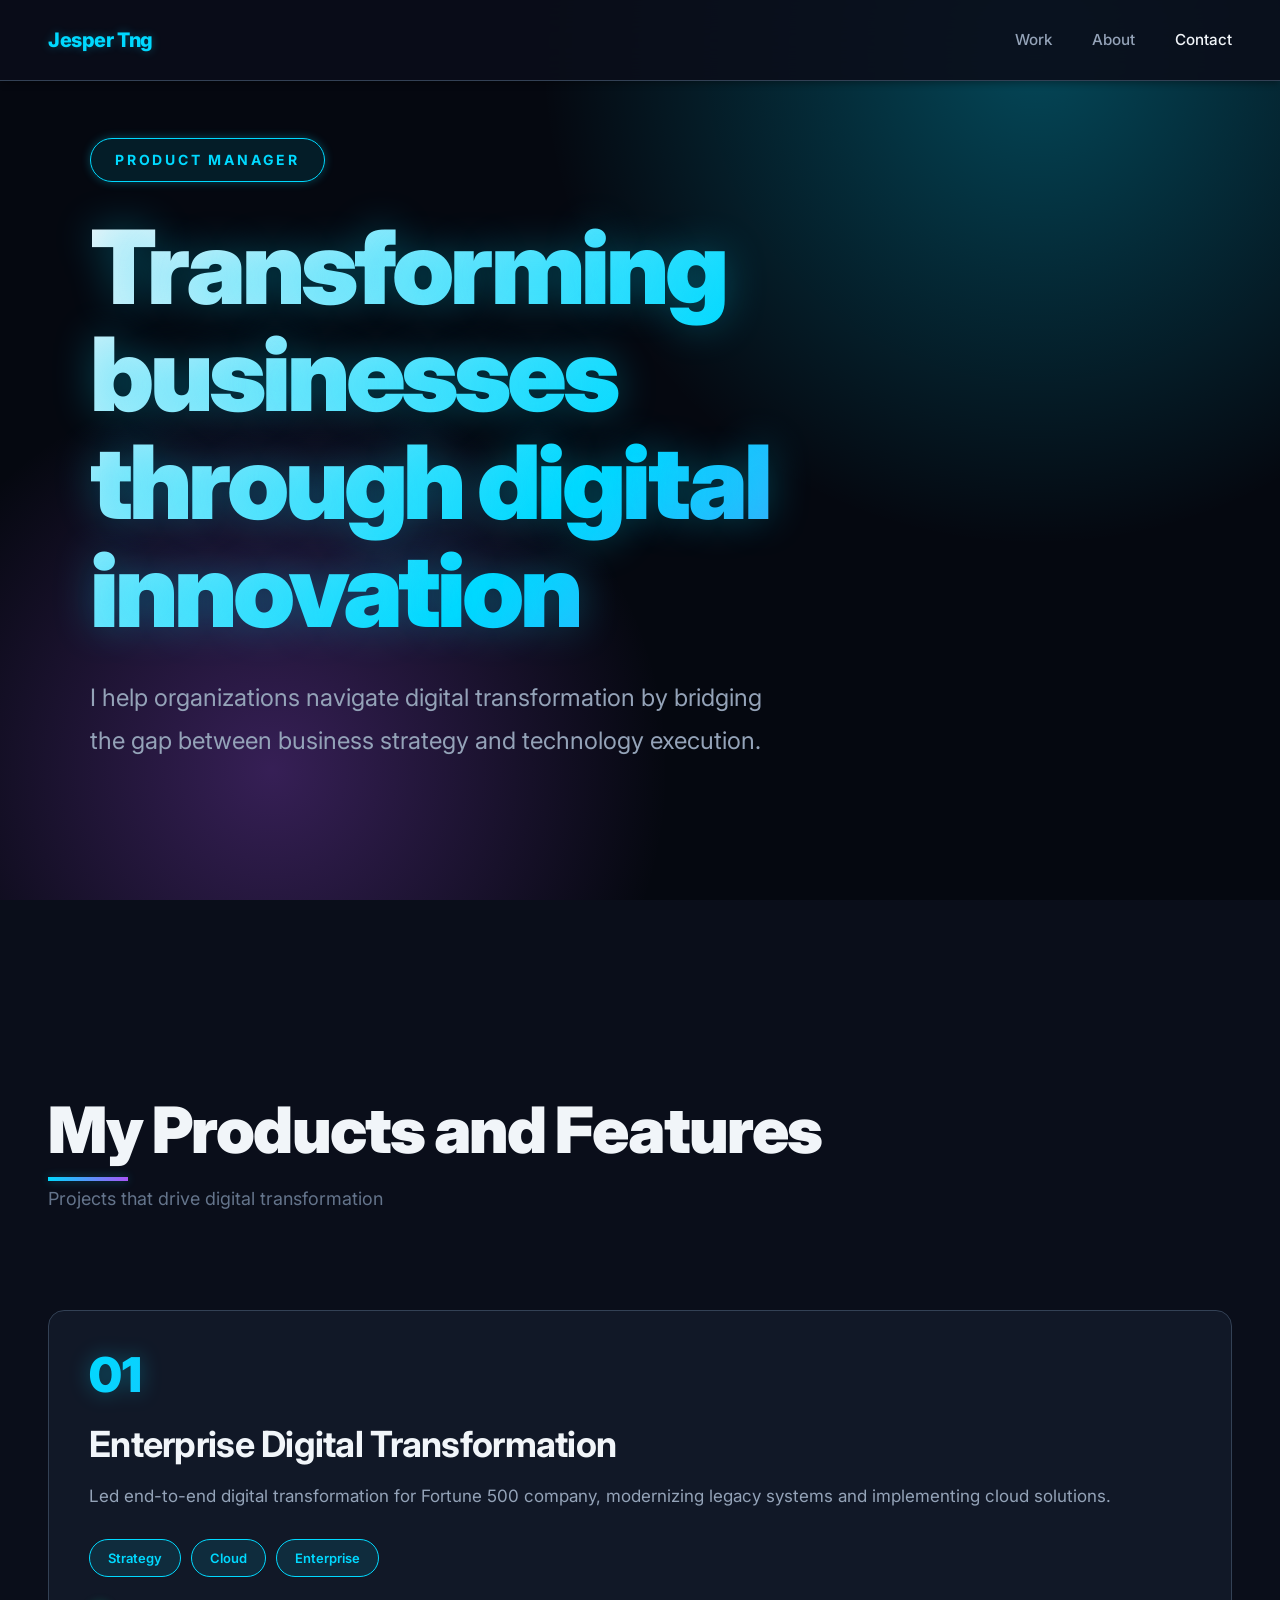
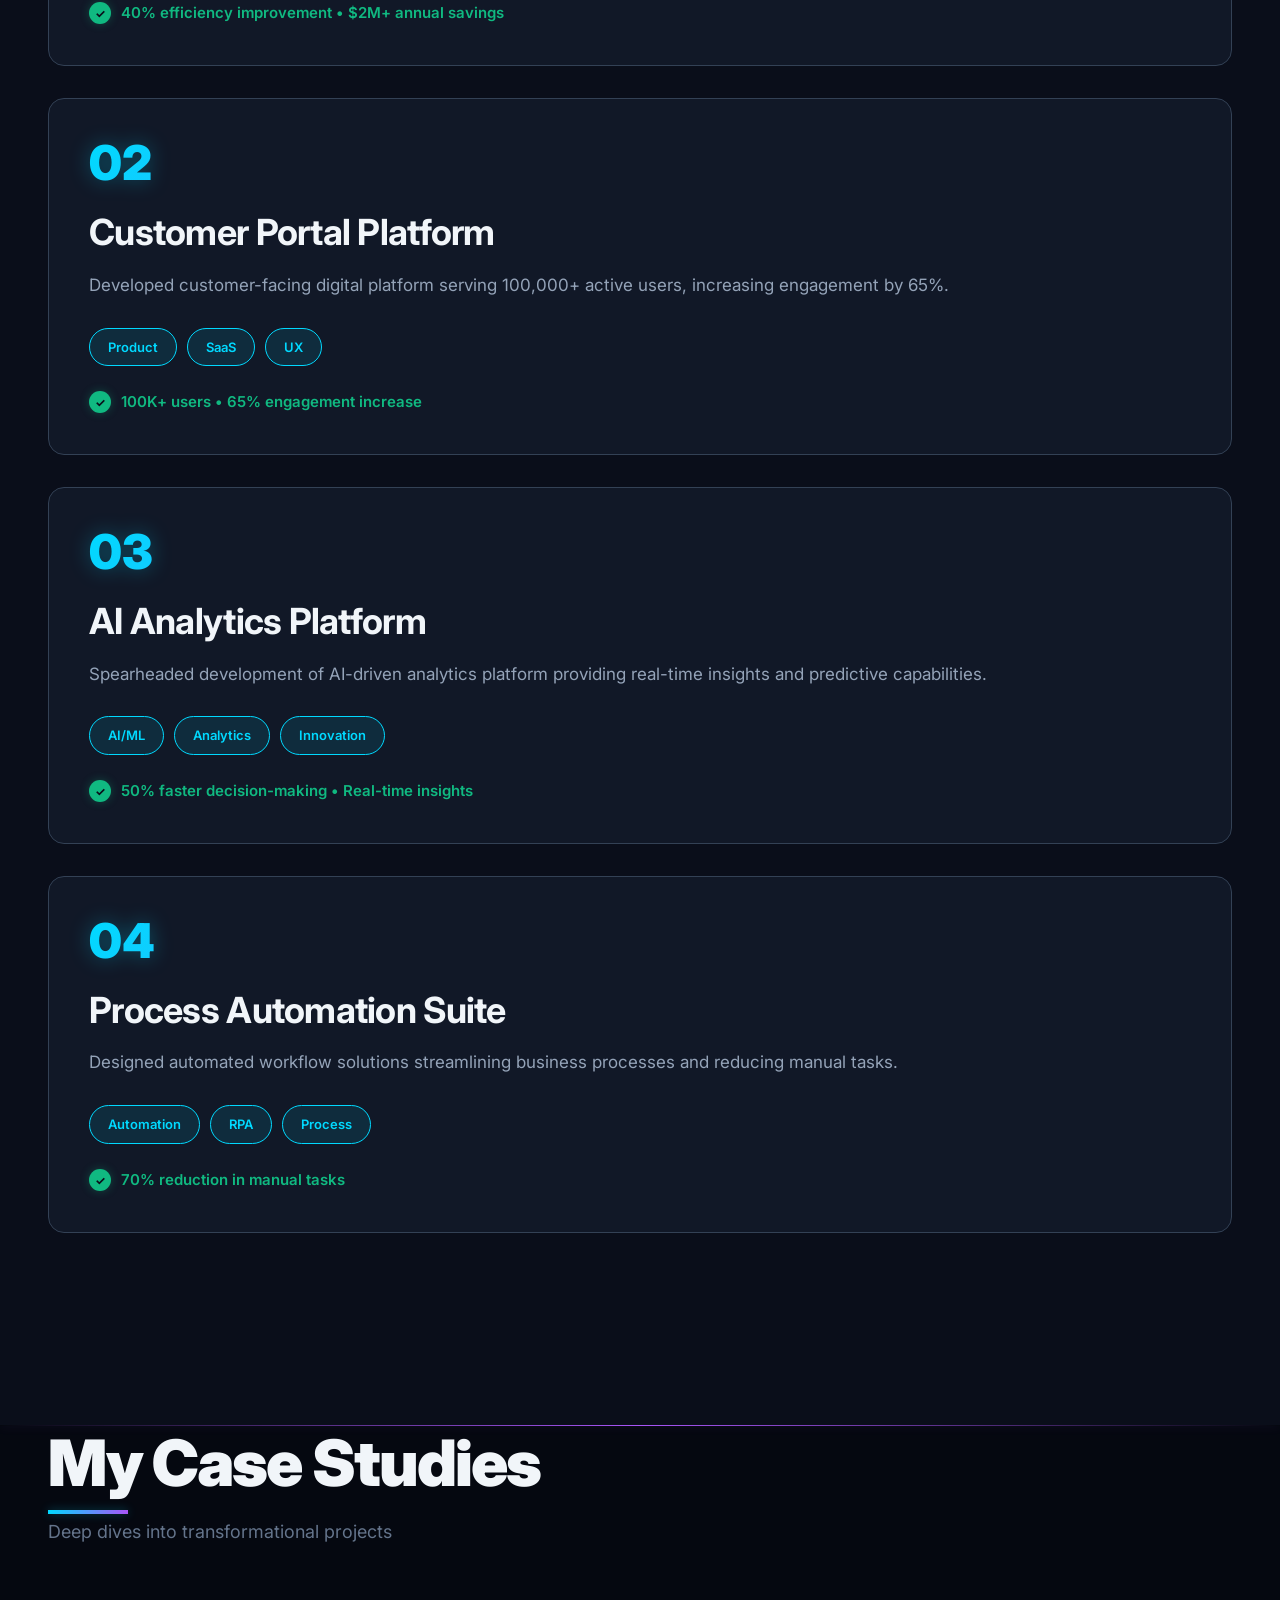
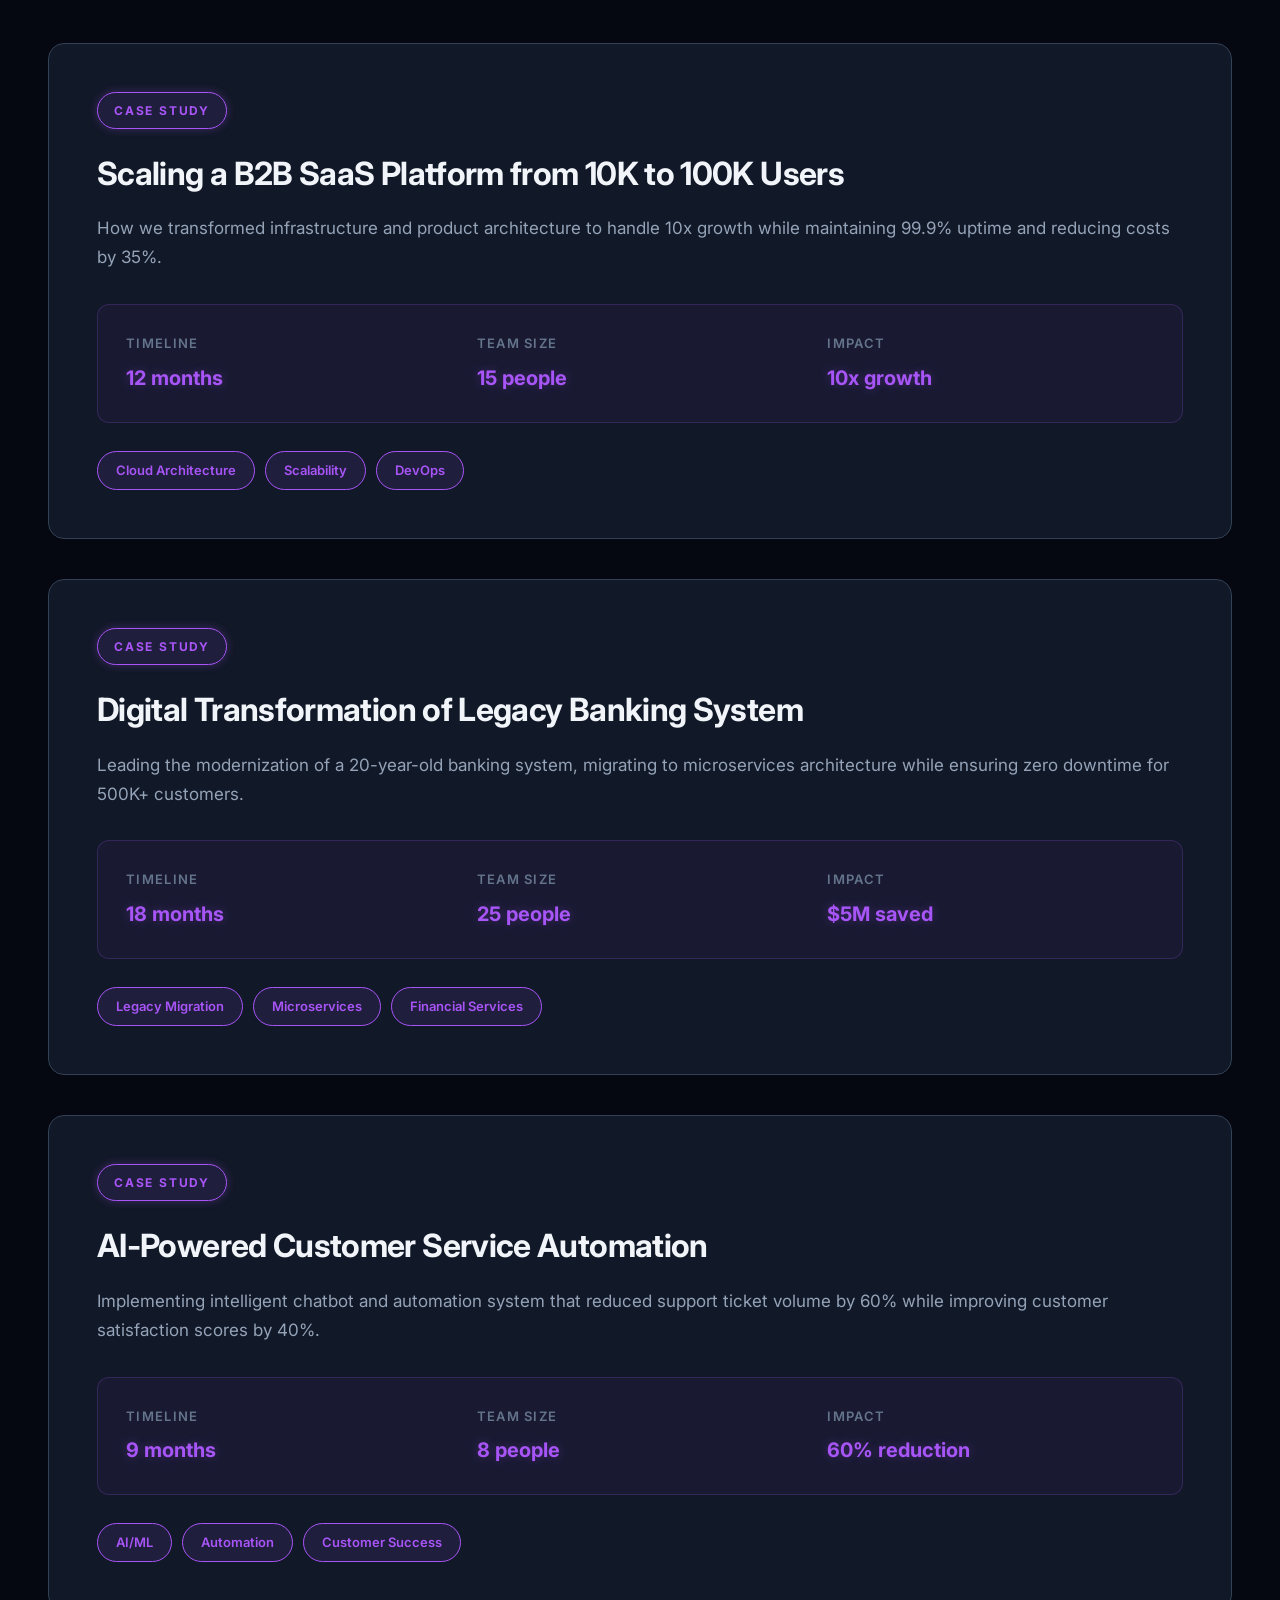
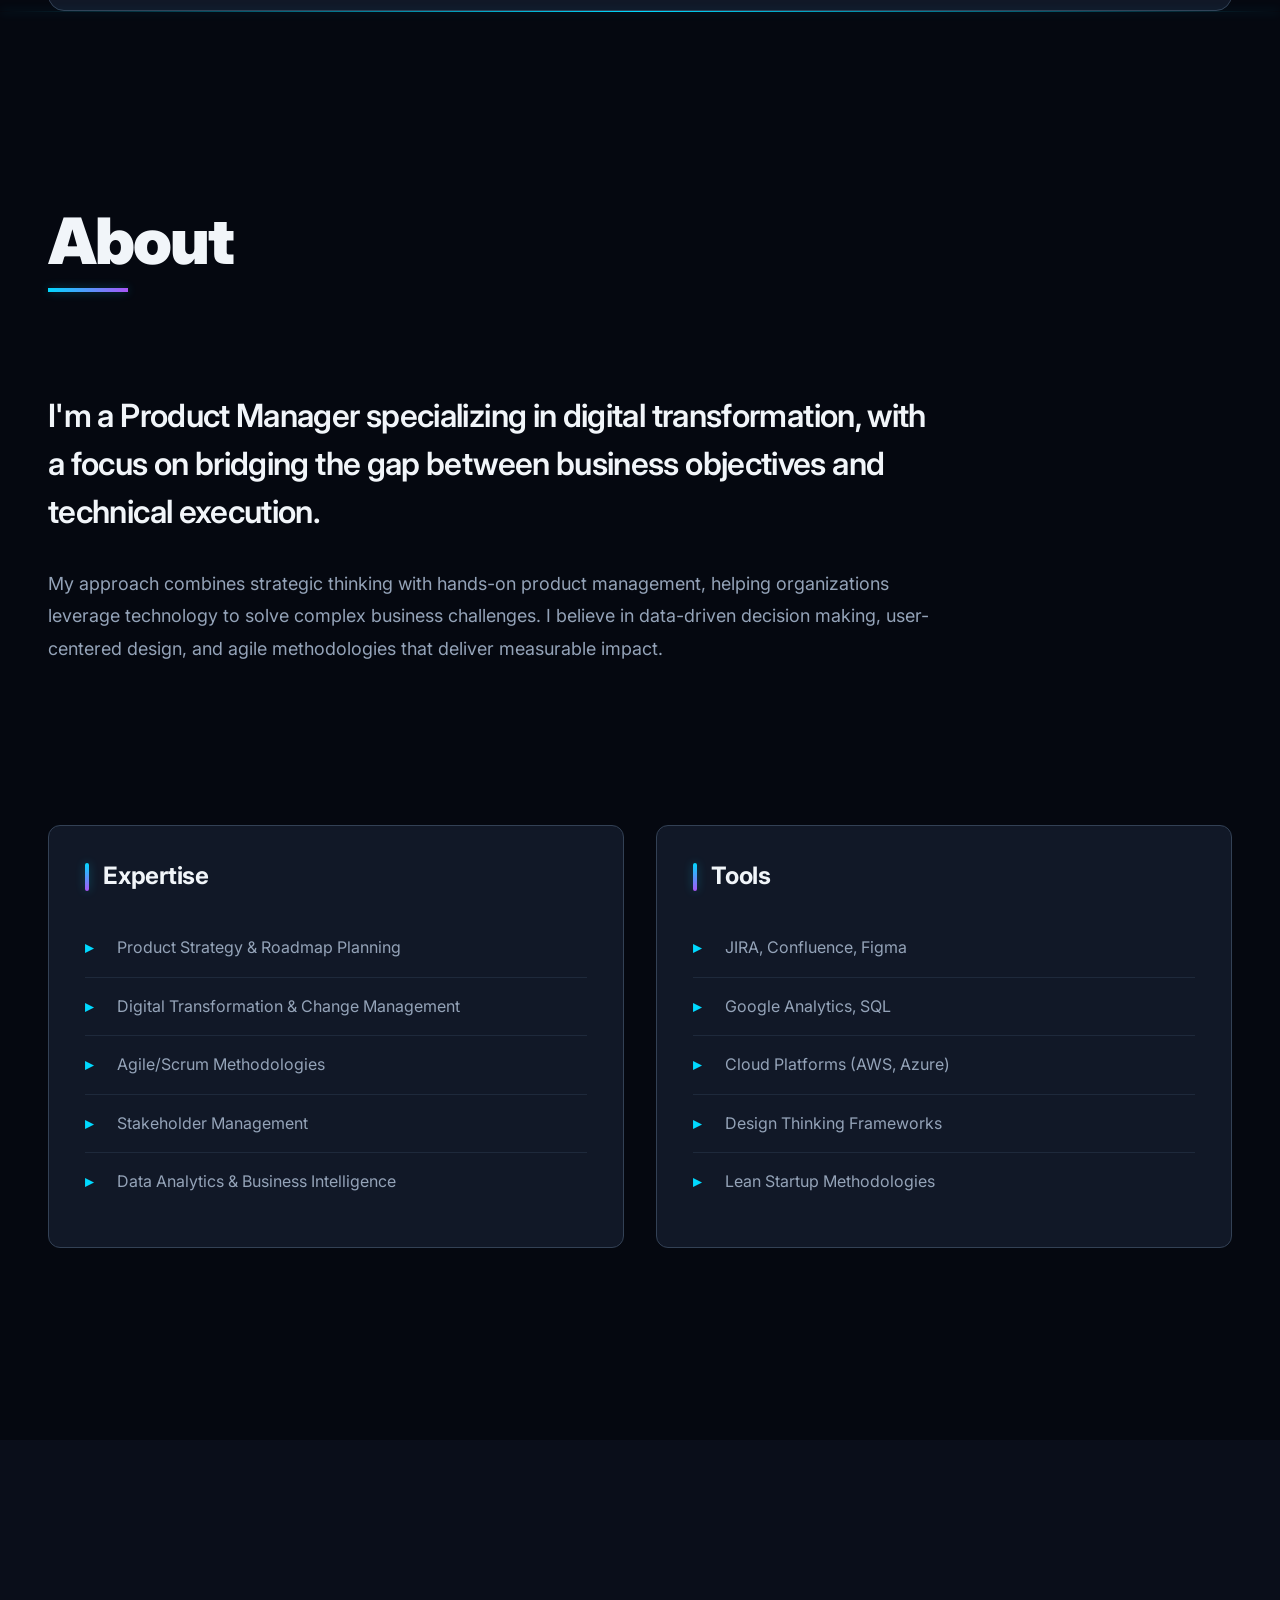
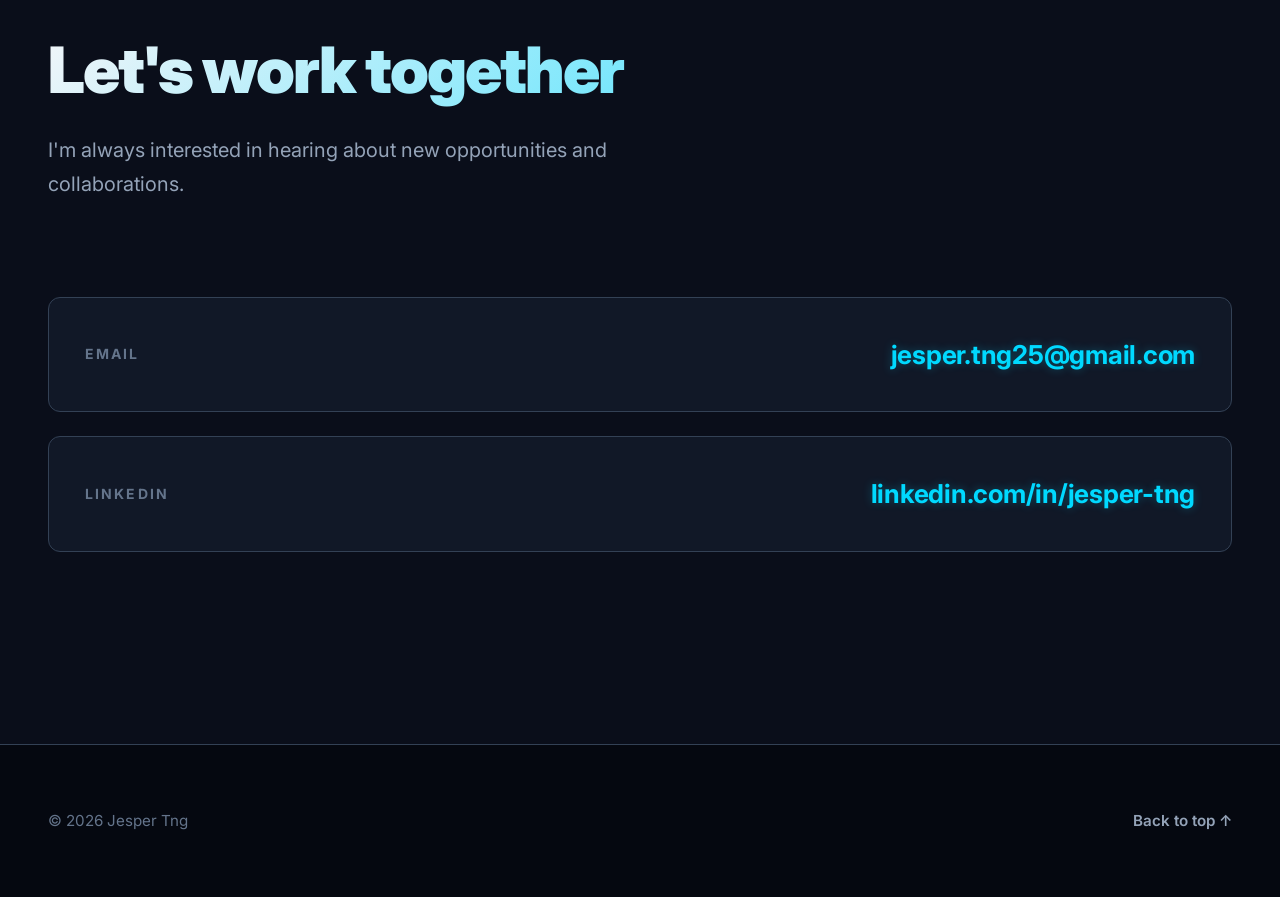
==== commit d2c3a74c: "Add 'My Case Studies' section below My Products and Features - Created new Case Studies section with" ====
--- a/index.html
+++ b/index.html
@@ -110,6 +110,102 @@
         </div>
     </section>
 
+    <!-- Case Studies Section -->
+    <section id="case-studies" class="case-studies">
+        <div class="case-studies-container">
+            <div class="section-header">
+                <h2 class="section-title">My Case Studies</h2>
+                <p class="section-subtitle">Deep dives into transformational projects</p>
+            </div>
+
+            <div class="case-studies-grid">
+                <article class="case-study-card">
+                    <div class="case-study-badge">Case Study</div>
+                    <h3 class="case-study-title">Scaling a B2B SaaS Platform from 10K to 100K Users</h3>
+                    <p class="case-study-summary">
+                        How we transformed infrastructure and product architecture to handle 10x growth
+                        while maintaining 99.9% uptime and reducing costs by 35%.
+                    </p>
+                    <div class="case-study-details">
+                        <div class="case-study-metric">
+                            <span class="metric-label">Timeline</span>
+                            <span class="metric-value">12 months</span>
+                        </div>
+                        <div class="case-study-metric">
+                            <span class="metric-label">Team Size</span>
+                            <span class="metric-value">15 people</span>
+                        </div>
+                        <div class="case-study-metric">
+                            <span class="metric-label">Impact</span>
+                            <span class="metric-value">10x growth</span>
+                        </div>
+                    </div>
+                    <div class="case-study-tags">
+                        <span class="case-study-tag">Cloud Architecture</span>
+                        <span class="case-study-tag">Scalability</span>
+                        <span class="case-study-tag">DevOps</span>
+                    </div>
+                </article>
+
+                <article class="case-study-card">
+                    <div class="case-study-badge">Case Study</div>
+                    <h3 class="case-study-title">Digital Transformation of Legacy Banking System</h3>
+                    <p class="case-study-summary">
+                        Leading the modernization of a 20-year-old banking system, migrating to microservices
+                        architecture while ensuring zero downtime for 500K+ customers.
+                    </p>
+                    <div class="case-study-details">
+                        <div class="case-study-metric">
+                            <span class="metric-label">Timeline</span>
+                            <span class="metric-value">18 months</span>
+                        </div>
+                        <div class="case-study-metric">
+                            <span class="metric-label">Team Size</span>
+                            <span class="metric-value">25 people</span>
+                        </div>
+                        <div class="case-study-metric">
+                            <span class="metric-label">Impact</span>
+                            <span class="metric-value">$5M saved</span>
+                        </div>
+                    </div>
+                    <div class="case-study-tags">
+                        <span class="case-study-tag">Legacy Migration</span>
+                        <span class="case-study-tag">Microservices</span>
+                        <span class="case-study-tag">Financial Services</span>
+                    </div>
+                </article>
+
+                <article class="case-study-card">
+                    <div class="case-study-badge">Case Study</div>
+                    <h3 class="case-study-title">AI-Powered Customer Service Automation</h3>
+                    <p class="case-study-summary">
+                        Implementing intelligent chatbot and automation system that reduced support ticket
+                        volume by 60% while improving customer satisfaction scores by 40%.
+                    </p>
+                    <div class="case-study-details">
+                        <div class="case-study-metric">
+                            <span class="metric-label">Timeline</span>
+                            <span class="metric-value">9 months</span>
+                        </div>
+                        <div class="case-study-metric">
+                            <span class="metric-label">Team Size</span>
+                            <span class="metric-value">8 people</span>
+                        </div>
+                        <div class="case-study-metric">
+                            <span class="metric-label">Impact</span>
+                            <span class="metric-value">60% reduction</span>
+                        </div>
+                    </div>
+                    <div class="case-study-tags">
+                        <span class="case-study-tag">AI/ML</span>
+                        <span class="case-study-tag">Automation</span>
+                        <span class="case-study-tag">Customer Success</span>
+                    </div>
+                </article>
+            </div>
+        </div>
+    </section>
+
     <!-- About Section -->
     <section id="about" class="about">
         <div class="about-container">
--- a/styles.css
+++ b/styles.css
@@ -549,6 +549,196 @@
 }
 
 /* ========================================
+   Case Studies Section
+   ======================================== */
+
+.case-studies {
+    background: var(--color-bg-darker);
+    position: relative;
+}
+
+.case-studies::before {
+    content: '';
+    position: absolute;
+    top: 0;
+    left: 0;
+    right: 0;
+    height: 1px;
+    background: linear-gradient(90deg, transparent, var(--color-secondary), transparent);
+    box-shadow: 0 0 10px var(--color-glow-purple);
+}
+
+.case-studies-container {
+    max-width: 1400px;
+    margin: 0 auto;
+    padding: 0 3rem;
+}
+
+.case-studies-grid {
+    display: grid;
+    gap: 2.5rem;
+}
+
+.case-study-card {
+    background: var(--color-bg-card);
+    border: 1px solid var(--color-border-bright);
+    border-radius: 16px;
+    padding: 3rem;
+    transition: var(--transition);
+    position: relative;
+    overflow: hidden;
+}
+
+.case-study-card::before {
+    content: '';
+    position: absolute;
+    top: 0;
+    left: 0;
+    right: 0;
+    height: 3px;
+    background: linear-gradient(90deg, var(--color-secondary), var(--color-primary));
+    transform: scaleX(0);
+    transform-origin: left;
+    transition: transform 0.4s ease;
+}
+
+.case-study-card::after {
+    content: '';
+    position: absolute;
+    inset: 0;
+    border-radius: 16px;
+    padding: 1px;
+    background: linear-gradient(135deg, var(--color-secondary), var(--color-primary));
+    -webkit-mask: linear-gradient(#fff 0 0) content-box, linear-gradient(#fff 0 0);
+    -webkit-mask-composite: xor;
+    mask-composite: exclude;
+    opacity: 0;
+    transition: opacity 0.3s ease;
+    pointer-events: none;
+}
+
+.case-study-card:hover {
+    transform: translateY(-8px);
+    box-shadow: var(--shadow-xl), 0 0 30px var(--color-glow-purple);
+    border-color: var(--color-secondary);
+}
+
+.case-study-card:hover::before {
+    transform: scaleX(1);
+}
+
+.case-study-card:hover::after {
+    opacity: 0.6;
+}
+
+.case-study-badge {
+    display: inline-block;
+    font-size: 0.75rem;
+    text-transform: uppercase;
+    letter-spacing: 0.15em;
+    color: var(--color-secondary);
+    font-weight: 700;
+    padding: 0.5rem 1rem;
+    background: rgba(168, 85, 247, 0.1);
+    border: 1px solid var(--color-secondary);
+    border-radius: 20px;
+    margin-bottom: 1.5rem;
+    box-shadow: 0 0 10px var(--color-glow-purple);
+}
+
+.case-study-title {
+    font-size: clamp(1.5rem, 3vw, 2rem);
+    font-weight: 700;
+    letter-spacing: -0.02em;
+    margin-bottom: 1.25rem;
+    color: var(--color-text);
+    line-height: 1.3;
+}
+
+.case-study-summary {
+    font-size: 1.0625rem;
+    color: var(--color-text-secondary);
+    line-height: 1.7;
+    margin-bottom: 2rem;
+}
+
+.case-study-details {
+    display: grid;
+    grid-template-columns: repeat(auto-fit, minmax(150px, 1fr));
+    gap: 1.5rem;
+    padding: 1.75rem;
+    background: rgba(168, 85, 247, 0.05);
+    border: 1px solid rgba(168, 85, 247, 0.2);
+    border-radius: 12px;
+    margin-bottom: 1.75rem;
+}
+
+.case-study-metric {
+    display: flex;
+    flex-direction: column;
+    gap: 0.5rem;
+}
+
+.metric-label {
+    font-size: 0.8125rem;
+    color: var(--color-text-light);
+    text-transform: uppercase;
+    letter-spacing: 0.1em;
+    font-weight: 600;
+}
+
+.metric-value {
+    font-size: 1.25rem;
+    color: var(--color-secondary);
+    font-weight: 700;
+    text-shadow: 0 0 10px var(--color-glow-purple);
+}
+
+.case-study-tags {
+    display: flex;
+    gap: 0.625rem;
+    flex-wrap: wrap;
+}
+
+.case-study-tag {
+    font-size: 0.8125rem;
+    padding: 0.5rem 1.125rem;
+    background: rgba(168, 85, 247, 0.1);
+    border: 1px solid var(--color-secondary);
+    border-radius: 20px;
+    color: var(--color-secondary);
+    font-weight: 600;
+    transition: var(--transition-fast);
+}
+
+.case-study-tag:hover {
+    background: var(--color-secondary);
+    color: var(--color-bg-dark);
+    box-shadow: 0 0 15px var(--color-glow-purple);
+    transform: translateY(-2px);
+}
+
+@media (max-width: 768px) {
+    .case-studies-container {
+        padding: 0 1.5rem;
+    }
+
+    .case-studies-grid {
+        gap: 2rem;
+    }
+
+    .case-study-card {
+        padding: 2rem;
+    }
+
+    .case-study-details {
+        grid-template-columns: 1fr;
+        gap: 1rem;
+        padding: 1.25rem;
+    }
+}
+
+/* ========================================
    About Section
    ======================================== */
 
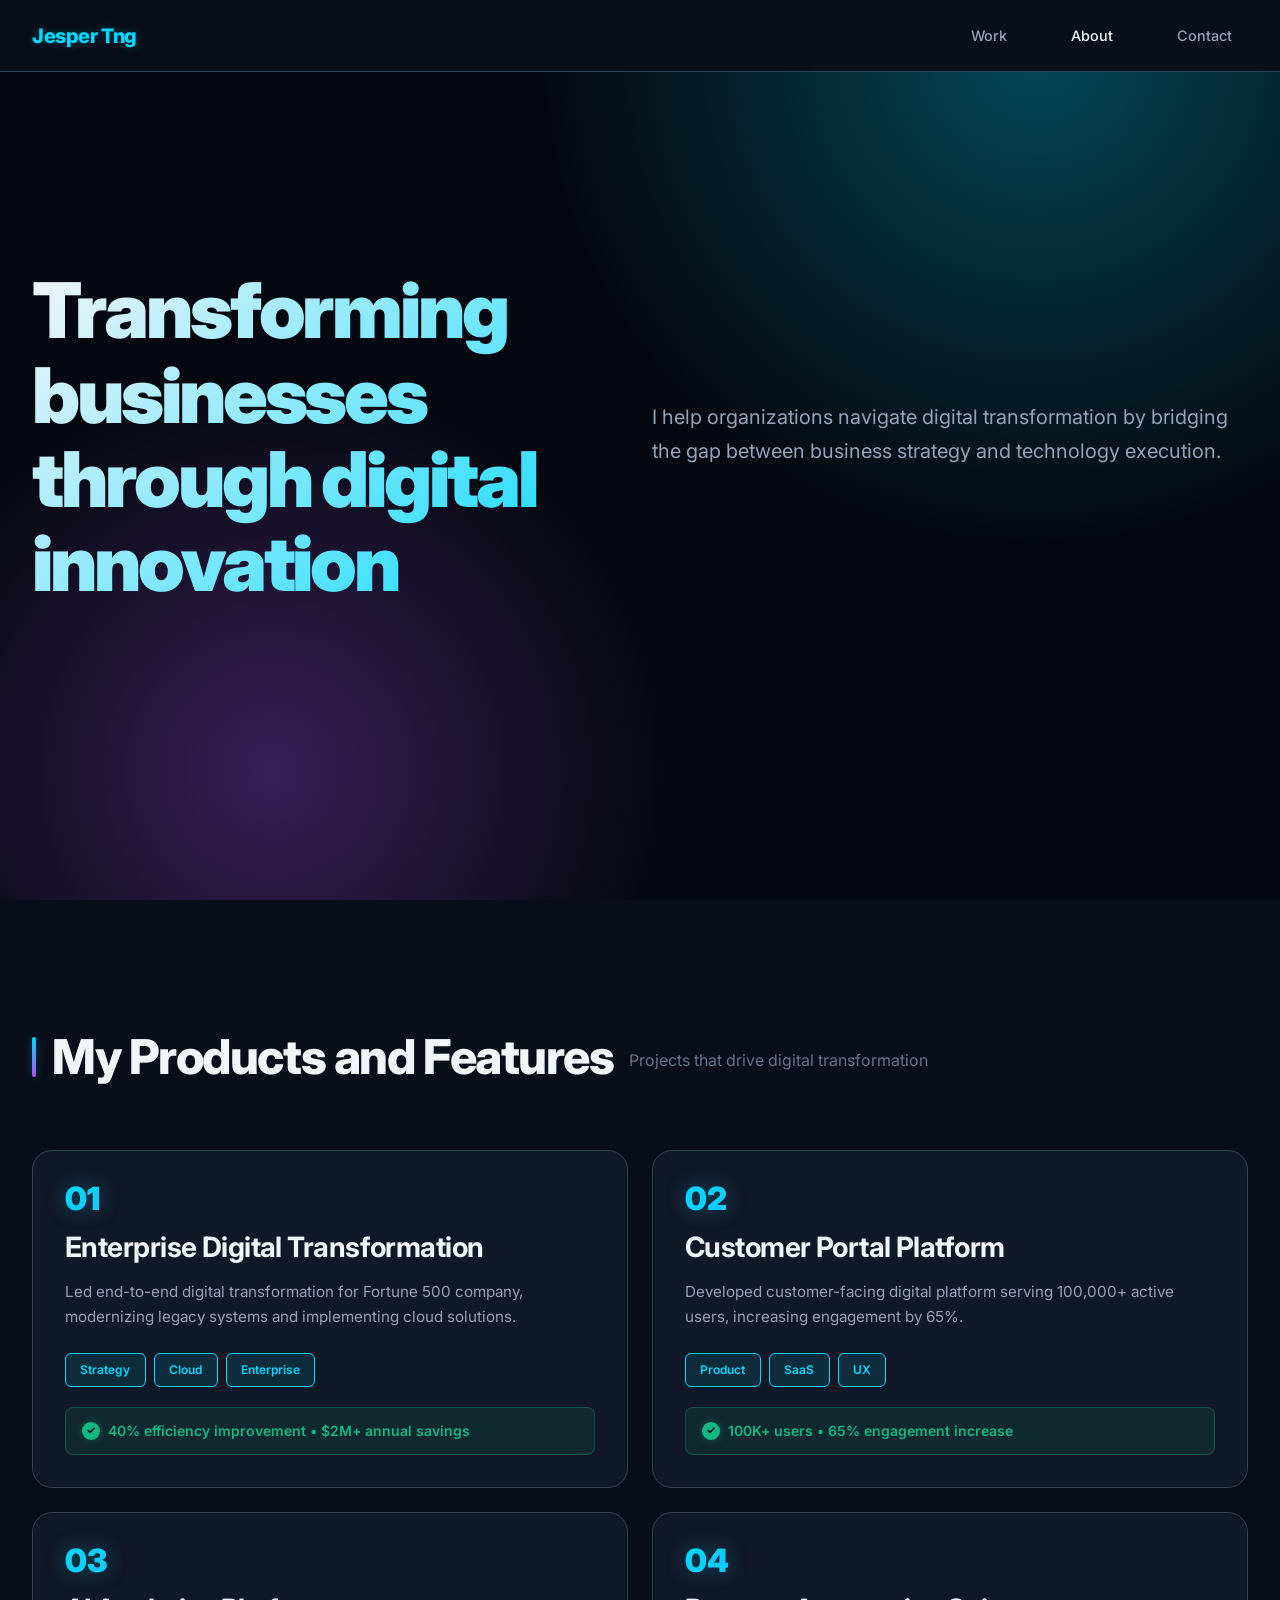
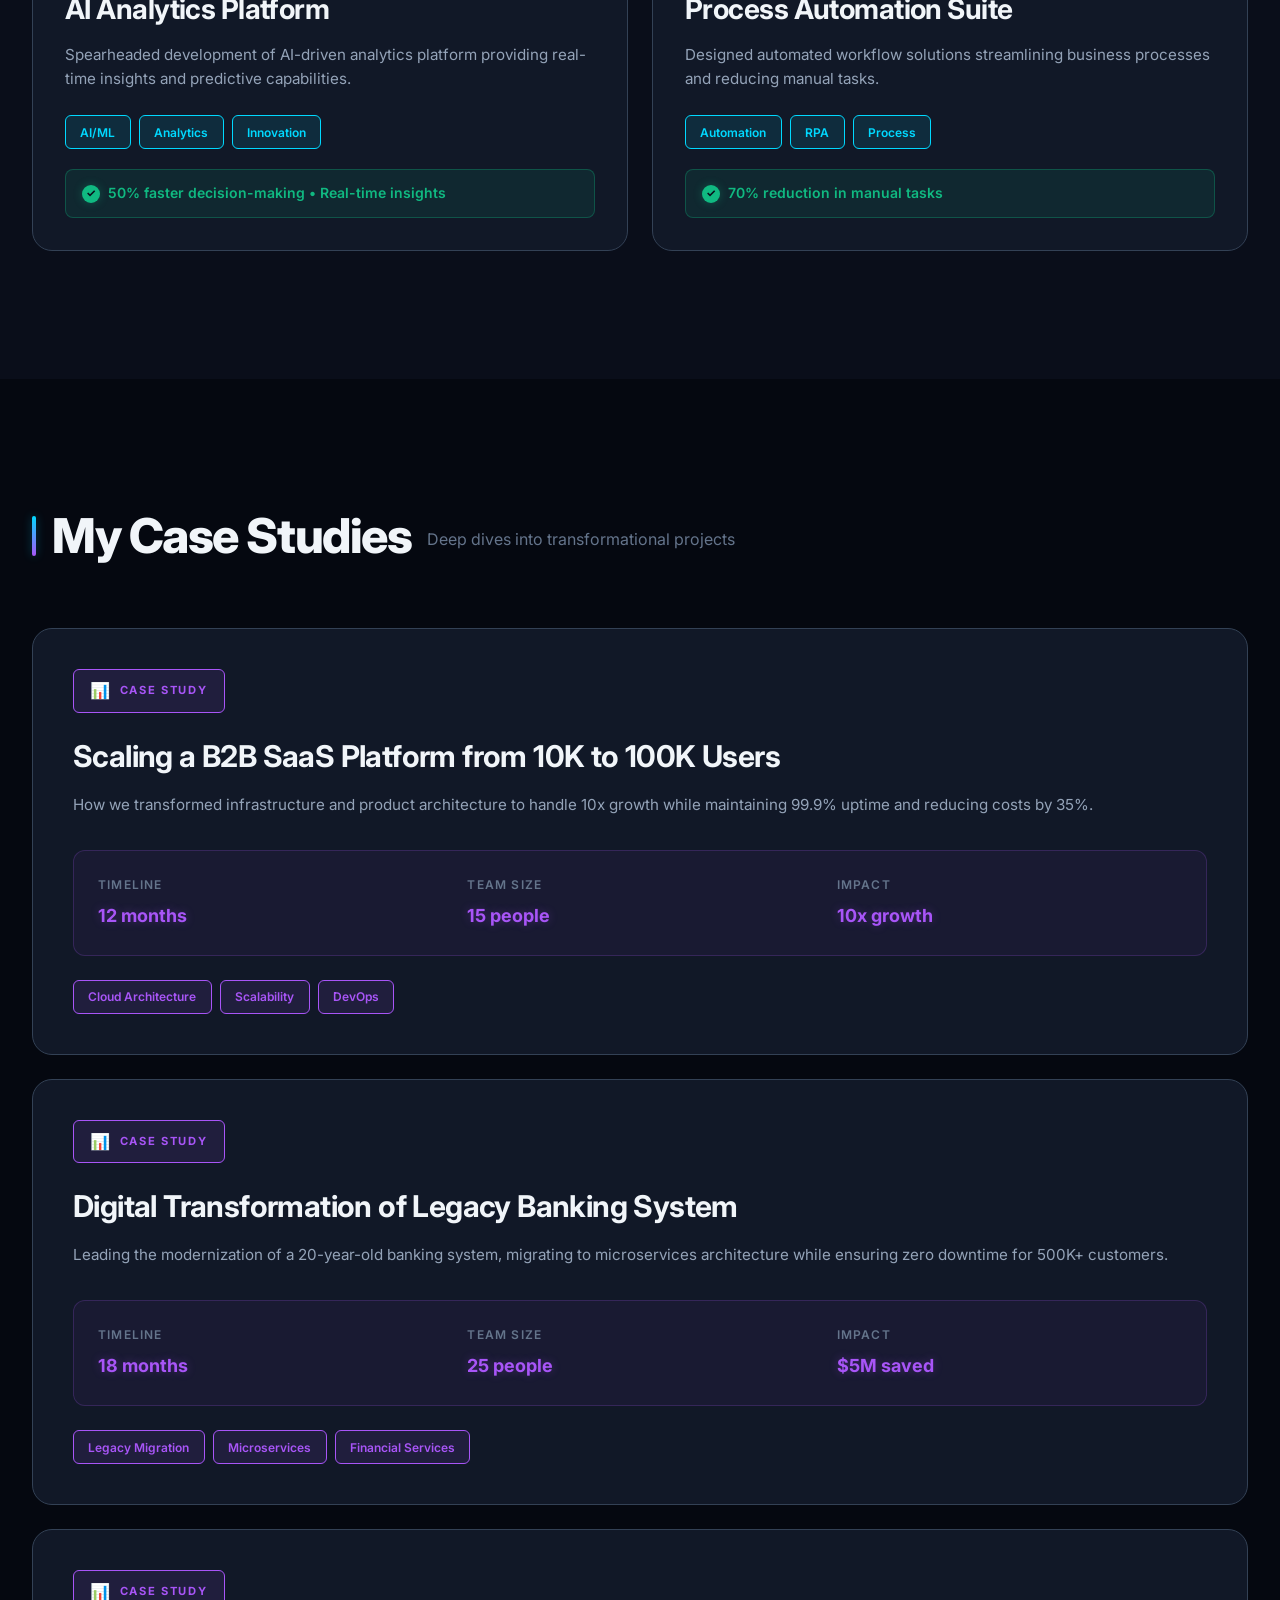
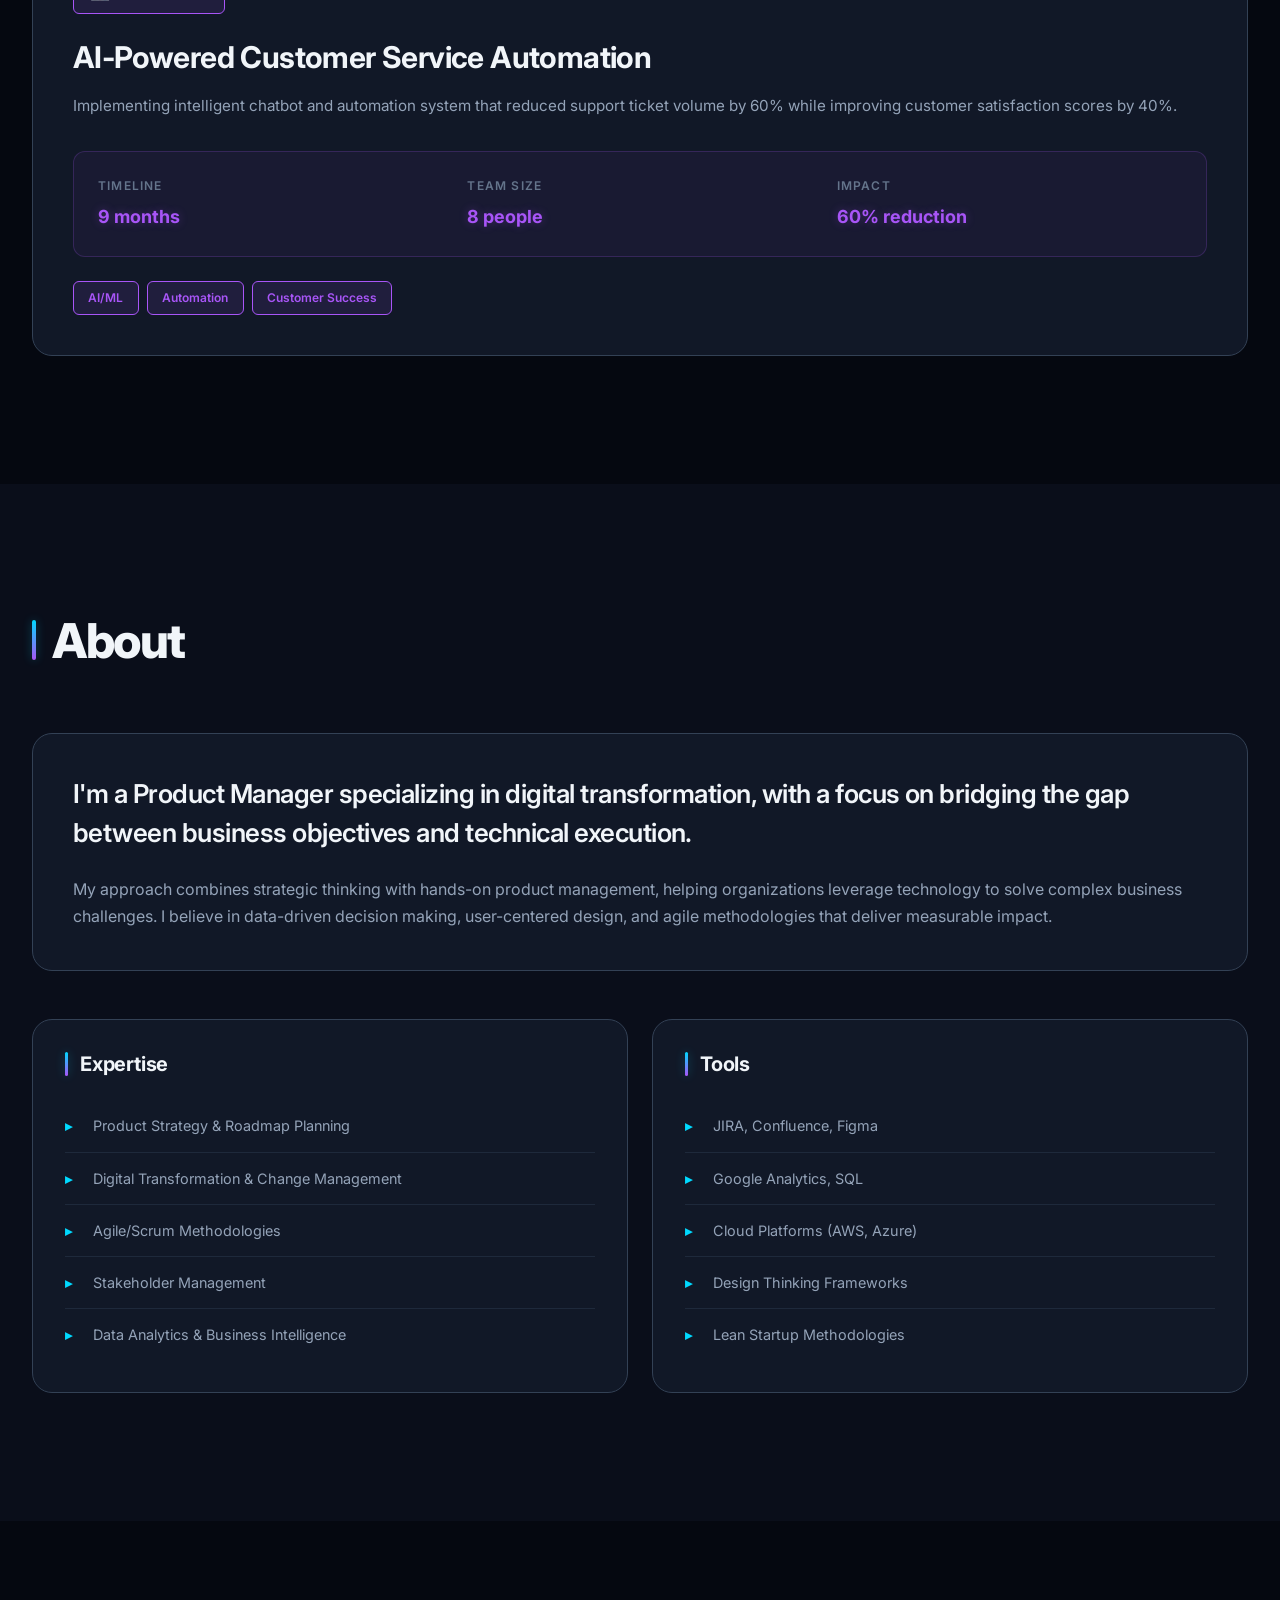
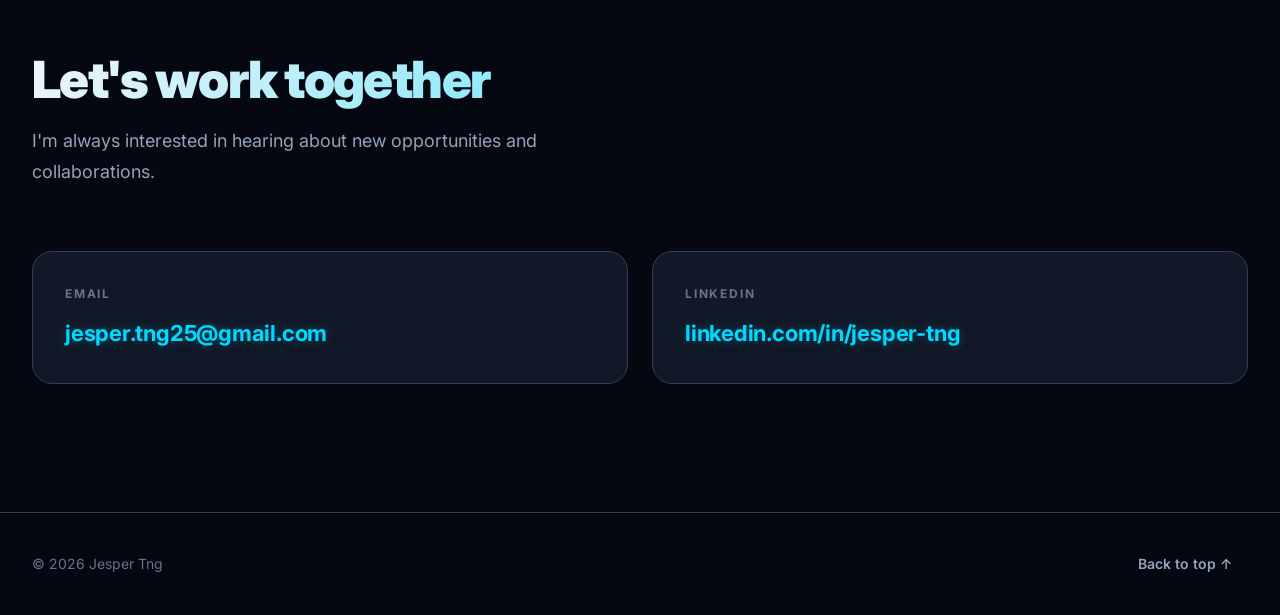
==== commit 56cb029a: "Remove 'Product Manager' label from hero section" ====
--- a/index.html
+++ b/index.html
@@ -26,7 +26,6 @@
     <!-- Hero Section -->
     <section class="hero">
         <div class="hero-container">
-            <div class="hero-label">Product Manager</div>
             <h1 class="hero-title">
                 Transforming businesses<br>
                 through digital innovation
--- a/styles.css
+++ b/styles.css
@@ -1,6 +1,6 @@
 /* ========================================
    TECH PORTFOLIO - JESPER TNG
-   Cyberpunk/Tech Industry Design
+   Dashboard-Inspired Design with Cyberpunk Colors
    ======================================== */
 
 /* CSS Reset & Variables */
@@ -11,7 +11,7 @@
 }
 
 :root {
-    /* Tech Color Palette */
+    /* Tech Color Palette (Maintained) */
     --color-primary: #00d9ff;
     --color-primary-dark: #00a8cc;
     --color-secondary: #a855f7;
@@ -56,6 +56,10 @@
 
     --transition: all 0.3s cubic-bezier(0.4, 0, 0.2, 1);
     --transition-fast: all 0.2s cubic-bezier(0.4, 0, 0.2, 1);
+
+    /* Dashboard-specific variables */
+    --dashboard-gap: 1.5rem;
+    --card-radius: 20px;
 }
 
 html {
@@ -79,7 +83,7 @@
     position: relative;
 }
 
-/* Animated Grid Background */
+/* Subtle Grid Background */
 body::before {
     content: '';
     position: fixed;
@@ -90,8 +94,8 @@
     background-image:
         linear-gradient(var(--color-border) 1px, transparent 1px),
         linear-gradient(90deg, var(--color-border) 1px, transparent 1px);
-    background-size: 50px 50px;
-    opacity: 0.3;
+    background-size: 40px 40px;
+    opacity: 0.2;
     z-index: 0;
     pointer-events: none;
 }
@@ -113,7 +117,7 @@
 }
 
 /* ========================================
-   Navigation
+   Navigation - Dashboard Style
    ======================================== */
 
 .nav {
@@ -122,17 +126,15 @@
     left: 0;
     right: 0;
     z-index: 100;
-    background-color: rgba(10, 14, 26, 0.9);
+    background-color: rgba(10, 14, 26, 0.95);
     backdrop-filter: blur(20px);
     border-bottom: 1px solid var(--color-border-bright);
-    box-shadow: var(--shadow-md);
-    transition: var(--transition);
 }
 
 .nav-container {
-    max-width: 1400px;
+    max-width: 1600px;
     margin: 0 auto;
-    padding: 1.25rem 3rem;
+    padding: 1rem 2rem;
     display: flex;
     justify-content: space-between;
     align-items: center;
@@ -155,36 +157,22 @@
 
 .nav-links {
     display: flex;
-    gap: 2.5rem;
+    gap: 2rem;
 }
 
 .nav-link {
-    font-size: 0.95rem;
+    font-size: 0.9rem;
     font-weight: 500;
     color: var(--color-text-secondary);
     position: relative;
-    padding: 0.5rem 0;
+    padding: 0.5rem 1rem;
+    border-radius: 8px;
     transition: var(--transition-fast);
-}
-
-.nav-link::after {
-    content: '';
-    position: absolute;
-    bottom: 0;
-    left: 0;
-    width: 0;
-    height: 2px;
-    background: linear-gradient(90deg, var(--color-primary), var(--color-secondary));
-    box-shadow: var(--glow-sm);
-    transition: width 0.3s ease;
 }
 
 .nav-link:hover {
     color: var(--color-primary);
-}
-
-.nav-link:hover::after {
-    width: 100%;
+    background: rgba(0, 217, 255, 0.1);
 }
 
 @media (max-width: 768px) {
@@ -193,16 +181,17 @@
     }
 
     .nav-links {
-        gap: 1.5rem;
+        gap: 0.5rem;
     }
 
     .nav-link {
-        font-size: 0.9rem;
-    }
-}
-
-/* ========================================
-   Hero Section
+        font-size: 0.85rem;
+        padding: 0.5rem 0.75rem;
+    }
+}
+
+/* ========================================
+   Hero Section - Dashboard Header
    ======================================== */
 
 .hero {
@@ -215,7 +204,6 @@
     overflow: hidden;
 }
 
-/* Animated Tech Background */
 .hero::before {
     content: '';
     position: absolute;
@@ -244,64 +232,86 @@
 
 @keyframes pulse {
     0%, 100% {
-        opacity: 0.3;
+        opacity: 0.2;
         transform: scale(1);
     }
     50% {
-        opacity: 0.5;
+        opacity: 0.4;
         transform: scale(1.1);
     }
 }
 
 .hero-container {
-    max-width: 1400px;
+    max-width: 1600px;
     margin: 0 auto;
-    padding: 0 3rem;
+    padding: 0 2rem;
     position: relative;
     z-index: 1;
+    display: grid;
+    grid-template-columns: 1fr 1fr;
+    gap: var(--dashboard-gap);
+    align-items: center;
 }
 
 .hero-label {
-    display: inline-block;
-    font-size: 0.875rem;
+    display: inline-flex;
+    align-items: center;
+    gap: 0.5rem;
+    font-size: 0.8rem;
     text-transform: uppercase;
-    letter-spacing: 0.2em;
+    letter-spacing: 0.15em;
     color: var(--color-primary);
-    margin-bottom: 2rem;
+    margin-bottom: 1.5rem;
     font-weight: 700;
-    padding: 0.625rem 1.5rem;
+    padding: 0.625rem 1.25rem;
     background: rgba(0, 217, 255, 0.1);
     border-radius: 50px;
     border: 1px solid var(--color-primary);
     box-shadow: var(--glow-sm);
     transition: var(--transition);
-}
-
-.hero-label:hover {
-    box-shadow: var(--glow-md);
-    background: rgba(0, 217, 255, 0.15);
+    width: fit-content;
+}
+
+.hero-label::before {
+    content: '';
+    width: 8px;
+    height: 8px;
+    background: var(--color-primary);
+    border-radius: 50%;
+    box-shadow: 0 0 10px var(--color-primary);
+    animation: blink 2s ease-in-out infinite;
+}
+
+@keyframes blink {
+    0%, 100% { opacity: 1; }
+    50% { opacity: 0.3; }
 }
 
 .hero-title {
-    font-size: clamp(3rem, 8vw, 6.5rem);
+    font-size: clamp(3rem, 6vw, 5rem);
     font-weight: 900;
     letter-spacing: -0.04em;
-    line-height: 1.05;
-    margin-bottom: 2rem;
-    max-width: 1100px;
-    background: linear-gradient(135deg, var(--color-text) 0%, var(--color-primary) 50%, var(--color-secondary) 100%);
+    line-height: 1.1;
+    margin-bottom: 1.5rem;
+    background: linear-gradient(135deg, var(--color-text) 0%, var(--color-primary) 100%);
     -webkit-background-clip: text;
     -webkit-text-fill-color: transparent;
     background-clip: text;
-    text-shadow: 0 0 40px rgba(0, 217, 255, 0.3);
 }
 
 .hero-text {
-    font-size: clamp(1.125rem, 2vw, 1.5rem);
+    font-size: clamp(1rem, 2vw, 1.25rem);
     color: var(--color-text-secondary);
-    max-width: 700px;
-    line-height: 1.8;
+    line-height: 1.7;
     font-weight: 400;
+    margin-bottom: 2rem;
+}
+
+@media (max-width: 1024px) {
+    .hero-container {
+        grid-template-columns: 1fr;
+        gap: var(--spacing-md);
+    }
 }
 
 @media (max-width: 768px) {
@@ -313,87 +323,86 @@
     .hero-container {
         padding: 0 1.5rem;
     }
-
-    .hero-label {
-        margin-bottom: 1.5rem;
-    }
-
-    .hero-title {
-        margin-bottom: 1.5rem;
-    }
-}
-
-/* ========================================
-   Section Layouts
+}
+
+/* ========================================
+   Dashboard Layout System
    ======================================== */
 
 .work,
+.case-studies,
 .about,
 .contact {
-    padding: var(--spacing-3xl) 0;
+    padding: var(--spacing-2xl) 0;
     position: relative;
     z-index: 1;
 }
 
 .work-container,
+.case-studies-container,
 .about-container,
 .contact-container {
-    max-width: 1400px;
+    max-width: 1600px;
     margin: 0 auto;
-    padding: 0 3rem;
+    padding: 0 2rem;
 }
 
 .section-header {
-    margin-bottom: var(--spacing-xl);
+    margin-bottom: var(--spacing-lg);
+    display: flex;
+    align-items: center;
+    gap: 1rem;
 }
 
 .section-title {
-    font-size: clamp(2.5rem, 5vw, 4rem);
-    font-weight: 900;
+    font-size: clamp(2rem, 4vw, 3rem);
+    font-weight: 800;
     letter-spacing: -0.03em;
-    margin-bottom: 1rem;
-    position: relative;
-    display: inline-block;
+    position: relative;
+    display: flex;
+    align-items: center;
+    gap: 1rem;
     color: var(--color-text);
 }
 
-.section-title::after {
+.section-title::before {
     content: '';
-    position: absolute;
-    bottom: -12px;
-    left: 0;
-    width: 80px;
-    height: 4px;
-    background: linear-gradient(90deg, var(--color-primary), var(--color-secondary));
+    width: 4px;
+    height: 40px;
+    background: linear-gradient(180deg, var(--color-primary), var(--color-secondary));
+    border-radius: 2px;
     box-shadow: var(--glow-sm);
 }
 
 .section-subtitle {
-    font-size: 1.125rem;
+    font-size: 1rem;
     color: var(--color-text-light);
     font-weight: 400;
+    margin-top: 0.5rem;
 }
 
 @media (max-width: 768px) {
     .work,
+    .case-studies,
     .about,
     .contact {
         padding: var(--spacing-xl) 0;
     }
 
     .work-container,
+    .case-studies-container,
     .about-container,
     .contact-container {
         padding: 0 1.5rem;
     }
 
     .section-header {
-        margin-bottom: var(--spacing-lg);
-    }
-}
-
-/* ========================================
-   Work Section
+        margin-bottom: var(--spacing-md);
+    }
+}
+
+/* ========================================
+   Work Section - Dashboard Grid
    ======================================== */
 
 .work {
@@ -402,50 +411,37 @@
 
 .projects-grid {
     display: grid;
-    gap: 2rem;
+    grid-template-columns: repeat(auto-fill, minmax(480px, 1fr));
+    gap: var(--dashboard-gap);
 }
 
 .project-card {
     background: var(--color-bg-card);
     border: 1px solid var(--color-border-bright);
-    border-radius: 16px;
-    padding: 2.5rem;
+    border-radius: var(--card-radius);
+    padding: 2rem;
     transition: var(--transition);
     position: relative;
     overflow: hidden;
-}
-
-/* Glowing Border Effect */
+    display: flex;
+    flex-direction: column;
+}
+
 .project-card::before {
     content: '';
     position: absolute;
     top: 0;
     left: 0;
     right: 0;
-    height: 2px;
+    height: 3px;
     background: linear-gradient(90deg, var(--color-primary), var(--color-secondary));
     transform: scaleX(0);
     transform-origin: left;
     transition: transform 0.4s ease;
 }
 
-.project-card::after {
-    content: '';
-    position: absolute;
-    inset: 0;
-    border-radius: 16px;
-    padding: 1px;
-    background: linear-gradient(135deg, var(--color-primary), var(--color-secondary));
-    -webkit-mask: linear-gradient(#fff 0 0) content-box, linear-gradient(#fff 0 0);
-    -webkit-mask-composite: xor;
-    mask-composite: exclude;
-    opacity: 0;
-    transition: opacity 0.3s ease;
-    pointer-events: none;
-}
-
 .project-card:hover {
-    transform: translateY(-8px);
+    transform: translateY(-5px);
     box-shadow: var(--shadow-xl), var(--glow-md);
     border-color: var(--color-primary);
 }
@@ -454,15 +450,11 @@
     transform: scaleX(1);
 }
 
-.project-card:hover::after {
-    opacity: 0.5;
-}
-
 .project-number {
-    font-size: 3rem;
+    font-size: 2rem;
     font-weight: 900;
     line-height: 1;
-    margin-bottom: 1.5rem;
+    margin-bottom: 1rem;
     background: linear-gradient(135deg, var(--color-primary) 0%, var(--color-secondary) 100%);
     -webkit-background-clip: text;
     -webkit-text-fill-color: transparent;
@@ -471,7 +463,7 @@
 }
 
 .project-title {
-    font-size: clamp(1.5rem, 3vw, 2.25rem);
+    font-size: clamp(1.25rem, 2.5vw, 1.75rem);
     font-weight: 700;
     letter-spacing: -0.02em;
     margin-bottom: 1rem;
@@ -479,25 +471,26 @@
 }
 
 .project-description {
-    font-size: 1.0625rem;
+    font-size: 0.95rem;
     color: var(--color-text-secondary);
-    line-height: 1.7;
-    margin-bottom: 1.75rem;
+    line-height: 1.6;
+    margin-bottom: 1.5rem;
+    flex-grow: 1;
 }
 
 .project-meta {
     display: flex;
-    gap: 0.625rem;
+    gap: 0.5rem;
     flex-wrap: wrap;
-    margin-bottom: 1.5rem;
+    margin-bottom: 1.25rem;
 }
 
 .project-tag {
-    font-size: 0.8125rem;
-    padding: 0.5rem 1.125rem;
+    font-size: 0.75rem;
+    padding: 0.4rem 0.9rem;
     background: rgba(0, 217, 255, 0.1);
     border: 1px solid var(--color-primary);
-    border-radius: 20px;
+    border-radius: 6px;
     color: var(--color-primary);
     font-weight: 600;
     transition: var(--transition-fast);
@@ -511,12 +504,16 @@
 }
 
 .project-impact {
-    font-size: 0.9375rem;
+    font-size: 0.875rem;
     color: var(--color-success);
     font-weight: 600;
     display: flex;
     align-items: center;
-    gap: 0.625rem;
+    gap: 0.5rem;
+    padding: 0.75rem 1rem;
+    background: rgba(16, 185, 129, 0.1);
+    border-radius: 8px;
+    border: 1px solid rgba(16, 185, 129, 0.3);
 }
 
 .project-impact::before {
@@ -524,66 +521,44 @@
     display: inline-flex;
     align-items: center;
     justify-content: center;
-    width: 22px;
-    height: 22px;
+    width: 18px;
+    height: 18px;
     background: var(--color-success);
     color: var(--color-bg-dark);
     border-radius: 50%;
-    font-size: 0.75rem;
+    font-size: 0.7rem;
     font-weight: bold;
     box-shadow: 0 0 10px rgba(16, 185, 129, 0.3);
 }
 
 @media (max-width: 768px) {
     .projects-grid {
-        gap: 1.5rem;
+        grid-template-columns: 1fr;
     }
 
     .project-card {
-        padding: 2rem;
-    }
-
-    .project-number {
-        font-size: 2.25rem;
-    }
-}
-
-/* ========================================
-   Case Studies Section
+        padding: 1.5rem;
+    }
+}
+
+/* ========================================
+   Case Studies Section - Dashboard Cards
    ======================================== */
 
 .case-studies {
     background: var(--color-bg-darker);
-    position: relative;
-}
-
-.case-studies::before {
-    content: '';
-    position: absolute;
-    top: 0;
-    left: 0;
-    right: 0;
-    height: 1px;
-    background: linear-gradient(90deg, transparent, var(--color-secondary), transparent);
-    box-shadow: 0 0 10px var(--color-glow-purple);
-}
-
-.case-studies-container {
-    max-width: 1400px;
-    margin: 0 auto;
-    padding: 0 3rem;
 }
 
 .case-studies-grid {
     display: grid;
-    gap: 2.5rem;
+    gap: var(--dashboard-gap);
 }
 
 .case-study-card {
     background: var(--color-bg-card);
     border: 1px solid var(--color-border-bright);
-    border-radius: 16px;
-    padding: 3rem;
+    border-radius: var(--card-radius);
+    padding: 2.5rem;
     transition: var(--transition);
     position: relative;
     overflow: hidden;
@@ -602,23 +577,8 @@
     transition: transform 0.4s ease;
 }
 
-.case-study-card::after {
-    content: '';
-    position: absolute;
-    inset: 0;
-    border-radius: 16px;
-    padding: 1px;
-    background: linear-gradient(135deg, var(--color-secondary), var(--color-primary));
-    -webkit-mask: linear-gradient(#fff 0 0) content-box, linear-gradient(#fff 0 0);
-    -webkit-mask-composite: xor;
-    mask-composite: exclude;
-    opacity: 0;
-    transition: opacity 0.3s ease;
-    pointer-events: none;
-}
-
 .case-study-card:hover {
-    transform: translateY(-8px);
+    transform: translateY(-5px);
     box-shadow: var(--shadow-xl), 0 0 30px var(--color-glow-purple);
     border-color: var(--color-secondary);
 }
@@ -627,13 +587,11 @@
     transform: scaleX(1);
 }
 
-.case-study-card:hover::after {
-    opacity: 0.6;
-}
-
 .case-study-badge {
-    display: inline-block;
-    font-size: 0.75rem;
+    display: inline-flex;
+    align-items: center;
+    gap: 0.5rem;
+    font-size: 0.7rem;
     text-transform: uppercase;
     letter-spacing: 0.15em;
     color: var(--color-secondary);
@@ -641,22 +599,26 @@
     padding: 0.5rem 1rem;
     background: rgba(168, 85, 247, 0.1);
     border: 1px solid var(--color-secondary);
-    border-radius: 20px;
+    border-radius: 6px;
     margin-bottom: 1.5rem;
-    box-shadow: 0 0 10px var(--color-glow-purple);
+}
+
+.case-study-badge::before {
+    content: '📊';
+    font-size: 1rem;
 }
 
 .case-study-title {
-    font-size: clamp(1.5rem, 3vw, 2rem);
+    font-size: clamp(1.375rem, 2.5vw, 1.875rem);
     font-weight: 700;
     letter-spacing: -0.02em;
-    margin-bottom: 1.25rem;
+    margin-bottom: 1rem;
     color: var(--color-text);
     line-height: 1.3;
 }
 
 .case-study-summary {
-    font-size: 1.0625rem;
+    font-size: 0.95rem;
     color: var(--color-text-secondary);
     line-height: 1.7;
     margin-bottom: 2rem;
@@ -664,13 +626,13 @@
 
 .case-study-details {
     display: grid;
-    grid-template-columns: repeat(auto-fit, minmax(150px, 1fr));
+    grid-template-columns: repeat(3, 1fr);
     gap: 1.5rem;
-    padding: 1.75rem;
+    padding: 1.5rem;
     background: rgba(168, 85, 247, 0.05);
     border: 1px solid rgba(168, 85, 247, 0.2);
     border-radius: 12px;
-    margin-bottom: 1.75rem;
+    margin-bottom: 1.5rem;
 }
 
 .case-study-metric {
@@ -680,7 +642,7 @@
 }
 
 .metric-label {
-    font-size: 0.8125rem;
+    font-size: 0.75rem;
     color: var(--color-text-light);
     text-transform: uppercase;
     letter-spacing: 0.1em;
@@ -688,7 +650,7 @@
 }
 
 .metric-value {
-    font-size: 1.25rem;
+    font-size: 1.125rem;
     color: var(--color-secondary);
     font-weight: 700;
     text-shadow: 0 0 10px var(--color-glow-purple);
@@ -696,16 +658,16 @@
 
 .case-study-tags {
     display: flex;
-    gap: 0.625rem;
+    gap: 0.5rem;
     flex-wrap: wrap;
 }
 
 .case-study-tag {
-    font-size: 0.8125rem;
-    padding: 0.5rem 1.125rem;
+    font-size: 0.75rem;
+    padding: 0.4rem 0.9rem;
     background: rgba(168, 85, 247, 0.1);
     border: 1px solid var(--color-secondary);
-    border-radius: 20px;
+    border-radius: 6px;
     color: var(--color-secondary);
     font-weight: 600;
     transition: var(--transition-fast);
@@ -719,16 +681,8 @@
 }
 
 @media (max-width: 768px) {
-    .case-studies-container {
-        padding: 0 1.5rem;
-    }
-
-    .case-studies-grid {
-        gap: 2rem;
-    }
-
     .case-study-card {
-        padding: 2rem;
+        padding: 1.5rem;
     }
 
     .case-study-details {
@@ -739,60 +693,51 @@
 }
 
 /* ========================================
-   About Section
+   About Section - Dashboard Info Panels
    ======================================== */
 
 .about {
-    background: var(--color-bg-darker);
-    position: relative;
-}
-
-.about::before {
-    content: '';
-    position: absolute;
-    top: 0;
-    left: 0;
-    right: 0;
-    height: 1px;
-    background: linear-gradient(90deg, transparent, var(--color-primary), transparent);
-    box-shadow: var(--glow-sm);
+    background: var(--color-bg-dark);
 }
 
 .about-content {
     display: grid;
-    gap: var(--spacing-xl);
+    gap: var(--dashboard-gap);
 }
 
 .about-main {
-    max-width: 900px;
+    background: var(--color-bg-card);
+    border: 1px solid var(--color-border-bright);
+    border-radius: var(--card-radius);
+    padding: 2.5rem;
 }
 
 .about-text-large {
-    font-size: clamp(1.5rem, 3vw, 2rem);
+    font-size: clamp(1.25rem, 2.5vw, 1.625rem);
     line-height: 1.5;
-    margin-bottom: 2rem;
+    margin-bottom: 1.5rem;
     font-weight: 600;
     letter-spacing: -0.02em;
     color: var(--color-text);
 }
 
 .about-text {
-    font-size: 1.125rem;
+    font-size: 1rem;
     color: var(--color-text-secondary);
-    line-height: 1.8;
+    line-height: 1.7;
 }
 
 .about-grid {
     display: grid;
     grid-template-columns: repeat(auto-fit, minmax(300px, 1fr));
-    gap: 2rem;
-    margin-top: var(--spacing-lg);
+    gap: var(--dashboard-gap);
+    margin-top: var(--dashboard-gap);
 }
 
 .about-item {
     background: var(--color-bg-card);
-    padding: 2.25rem;
-    border-radius: 12px;
+    padding: 2rem;
+    border-radius: var(--card-radius);
     border: 1px solid var(--color-border-bright);
     transition: var(--transition);
     position: relative;
@@ -805,14 +750,14 @@
     top: 0;
     left: 0;
     width: 100%;
-    height: 2px;
+    height: 3px;
     background: linear-gradient(90deg, var(--color-primary), var(--color-secondary));
     transform: scaleX(0);
     transition: transform 0.4s ease;
 }
 
 .about-item:hover {
-    transform: translateY(-6px);
+    transform: translateY(-5px);
     box-shadow: var(--shadow-lg), var(--glow-sm);
     border-color: var(--color-primary);
 }
@@ -822,20 +767,20 @@
 }
 
 .about-item-title {
-    font-size: 1.5rem;
+    font-size: 1.25rem;
     font-weight: 700;
-    margin-bottom: 1.75rem;
+    margin-bottom: 1.5rem;
     letter-spacing: -0.01em;
     color: var(--color-text);
     display: flex;
     align-items: center;
-    gap: 0.875rem;
+    gap: 0.75rem;
 }
 
 .about-item-title::before {
     content: '';
-    width: 4px;
-    height: 28px;
+    width: 3px;
+    height: 24px;
     background: linear-gradient(180deg, var(--color-primary), var(--color-secondary));
     border-radius: 2px;
     box-shadow: var(--glow-sm);
@@ -846,10 +791,10 @@
 }
 
 .about-list li {
-    font-size: 1rem;
+    font-size: 0.9rem;
     color: var(--color-text-secondary);
-    padding: 1rem 0;
-    padding-left: 2rem;
+    padding: 0.875rem 0;
+    padding-left: 1.75rem;
     border-bottom: 1px solid var(--color-border);
     line-height: 1.6;
     position: relative;
@@ -867,7 +812,7 @@
 
 .about-list li:hover {
     color: var(--color-primary);
-    padding-left: 2.5rem;
+    padding-left: 2rem;
 }
 
 .about-list li:hover::before {
@@ -879,29 +824,32 @@
 }
 
 @media (max-width: 768px) {
+    .about-main {
+        padding: 1.5rem;
+    }
+
     .about-grid {
         grid-template-columns: 1fr;
-        gap: 1.5rem;
     }
 
     .about-item {
-        padding: 1.75rem;
-    }
-}
-
-/* ========================================
-   Contact Section
+        padding: 1.5rem;
+    }
+}
+
+/* ========================================
+   Contact Section - Dashboard Panel
    ======================================== */
 
 .contact {
-    background: var(--color-bg-dark);
+    background: var(--color-bg-darker);
 }
 
 .contact-title {
-    font-size: clamp(2.5rem, 5vw, 4.5rem);
+    font-size: clamp(2rem, 4vw, 3.5rem);
     font-weight: 900;
     letter-spacing: -0.03em;
-    margin-bottom: 1.5rem;
+    margin-bottom: 1rem;
     background: linear-gradient(135deg, var(--color-text) 0%, var(--color-primary) 100%);
     -webkit-background-clip: text;
     -webkit-text-fill-color: transparent;
@@ -909,26 +857,27 @@
 }
 
 .contact-text {
-    font-size: 1.25rem;
+    font-size: 1.125rem;
     color: var(--color-text-secondary);
-    margin-bottom: var(--spacing-xl);
+    margin-bottom: var(--spacing-lg);
     max-width: 600px;
     line-height: 1.7;
 }
 
 .contact-links {
     display: grid;
-    gap: 1.5rem;
+    grid-template-columns: repeat(auto-fit, minmax(300px, 1fr));
+    gap: var(--dashboard-gap);
 }
 
 .contact-link {
     display: flex;
-    justify-content: space-between;
-    align-items: center;
-    padding: 2.25rem;
+    flex-direction: column;
+    gap: 0.75rem;
+    padding: 2rem;
     background: var(--color-bg-card);
     border: 1px solid var(--color-border-bright);
-    border-radius: 12px;
+    border-radius: var(--card-radius);
     transition: var(--transition);
     position: relative;
     overflow: hidden;
@@ -940,7 +889,7 @@
     left: 0;
     top: 0;
     bottom: 0;
-    width: 4px;
+    width: 3px;
     background: linear-gradient(180deg, var(--color-primary), var(--color-secondary));
     transform: scaleY(0);
     transition: transform 0.3s ease;
@@ -948,7 +897,7 @@
 }
 
 .contact-link:hover {
-    transform: translateX(12px);
+    transform: translateY(-5px);
     box-shadow: var(--shadow-lg), var(--glow-md);
     border-color: var(--color-primary);
 }
@@ -958,7 +907,7 @@
 }
 
 .contact-link-label {
-    font-size: 0.875rem;
+    font-size: 0.75rem;
     color: var(--color-text-light);
     text-transform: uppercase;
     letter-spacing: 0.15em;
@@ -966,7 +915,7 @@
 }
 
 .contact-link-value {
-    font-size: clamp(1.125rem, 2.5vw, 1.625rem);
+    font-size: clamp(1rem, 2vw, 1.375rem);
     font-weight: 700;
     letter-spacing: -0.01em;
     color: var(--color-primary);
@@ -974,58 +923,53 @@
 }
 
 @media (max-width: 768px) {
+    .contact-links {
+        grid-template-columns: 1fr;
+    }
+
     .contact-link {
-        flex-direction: column;
-        align-items: flex-start;
-        gap: 0.75rem;
-        padding: 1.75rem;
-    }
-
-    .contact-link:hover {
-        transform: translateY(-6px);
-    }
-
-    .contact-link-label {
-        font-size: 0.8125rem;
-    }
-}
-
-/* ========================================
-   Footer
+        padding: 1.5rem;
+    }
+}
+
+/* ========================================
+   Footer - Dashboard Bottom
    ======================================== */
 
 .footer {
     border-top: 1px solid var(--color-border-bright);
-    padding: var(--spacing-lg) 0;
+    padding: var(--spacing-md) 0;
     background: var(--color-bg-darker);
     position: relative;
     z-index: 1;
 }
 
 .footer-container {
-    max-width: 1400px;
+    max-width: 1600px;
     margin: 0 auto;
-    padding: 0 3rem;
+    padding: 0 2rem;
     display: flex;
     justify-content: space-between;
     align-items: center;
 }
 
 .footer-text {
-    font-size: 0.95rem;
+    font-size: 0.875rem;
     color: var(--color-text-light);
 }
 
 .footer-link {
-    font-size: 0.95rem;
+    font-size: 0.875rem;
     color: var(--color-text-secondary);
     font-weight: 600;
     transition: var(--transition-fast);
+    padding: 0.5rem 1rem;
+    border-radius: 6px;
 }
 
 .footer-link:hover {
     color: var(--color-primary);
-    text-shadow: var(--glow-sm);
+    background: rgba(0, 217, 255, 0.1);
 }
 
 @media (max-width: 768px) {
@@ -1052,32 +996,8 @@
     }
 }
 
-@keyframes slideIn {
-    from {
-        opacity: 0;
-        transform: translateX(-30px);
-    }
-    to {
-        opacity: 1;
-        transform: translateX(0);
-    }
-}
-
-@keyframes glow {
-    0%, 100% {
-        box-shadow: var(--glow-sm);
-    }
-    50% {
-        box-shadow: var(--glow-md);
-    }
-}
-
 .fade-in {
     animation: fadeIn 0.6s ease forwards;
-}
-
-.slide-in {
-    animation: slideIn 0.6s ease forwards;
 }
 
 /* ========================================
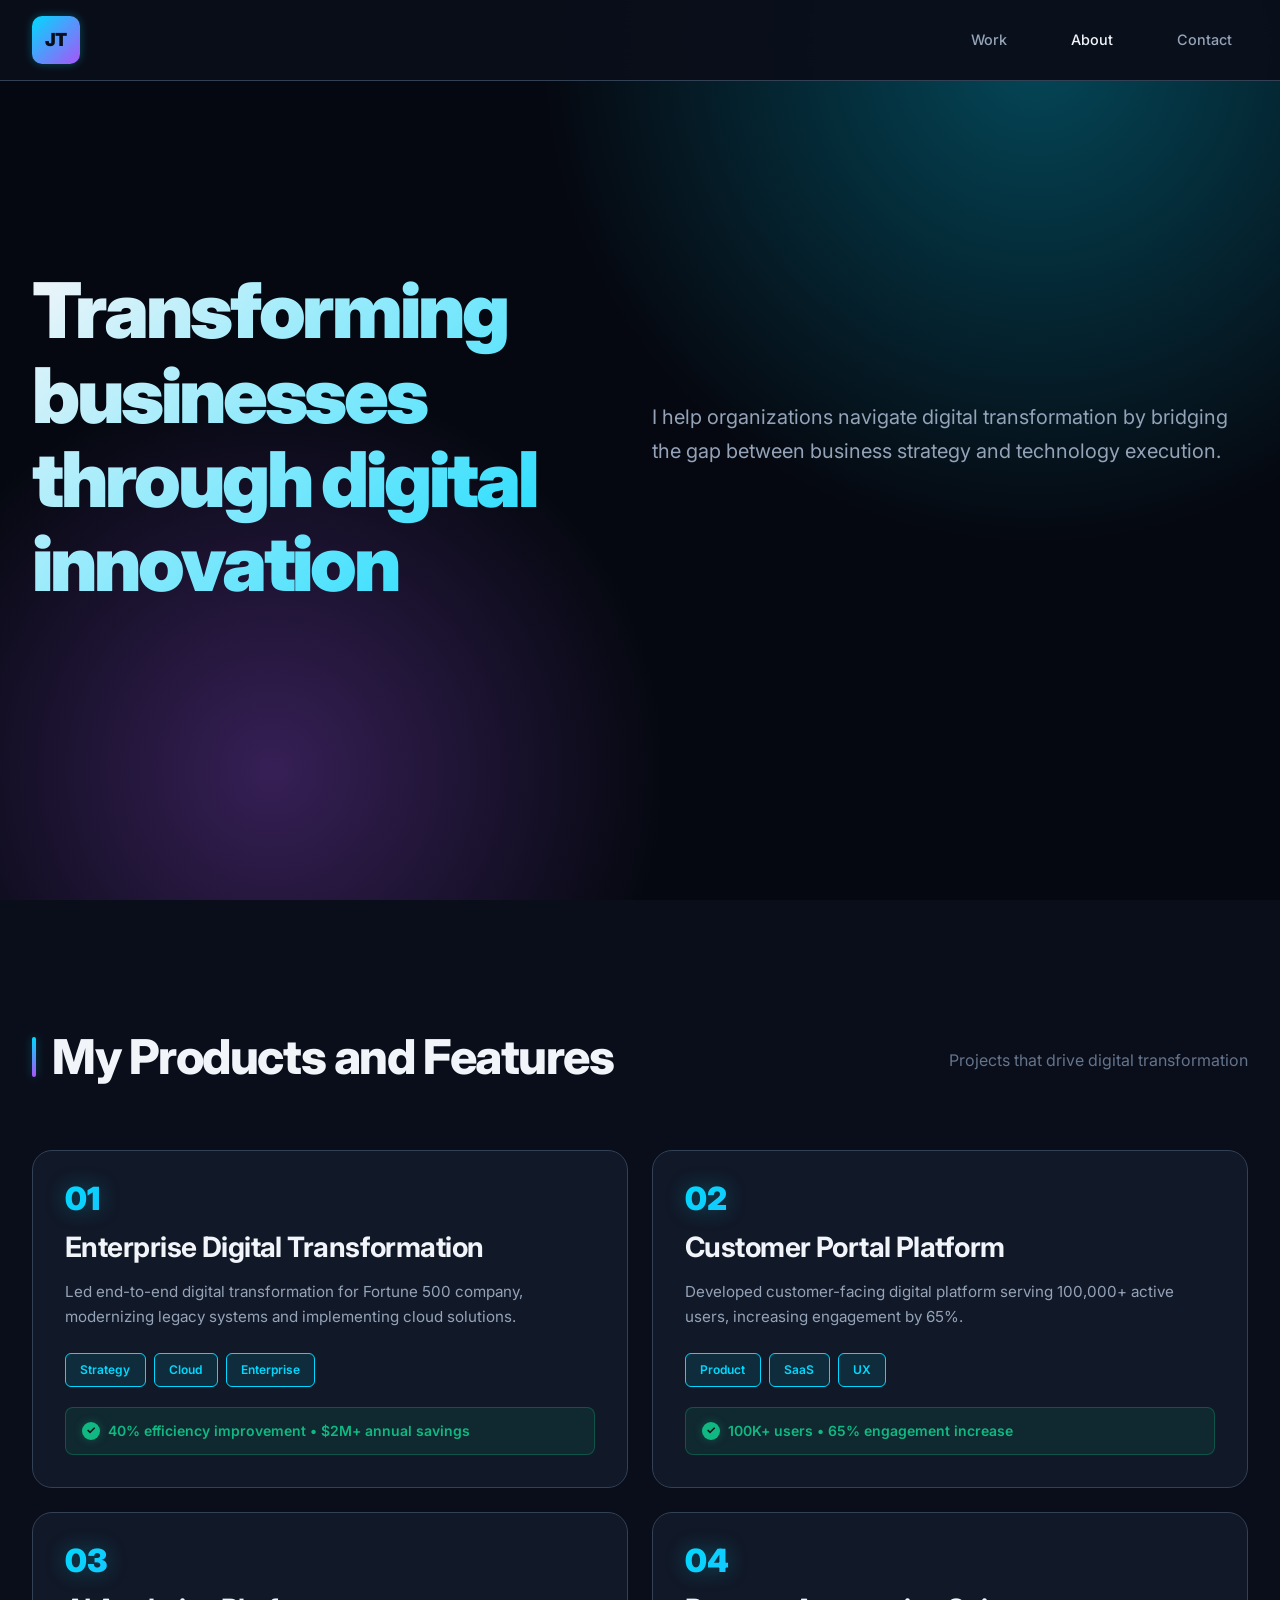
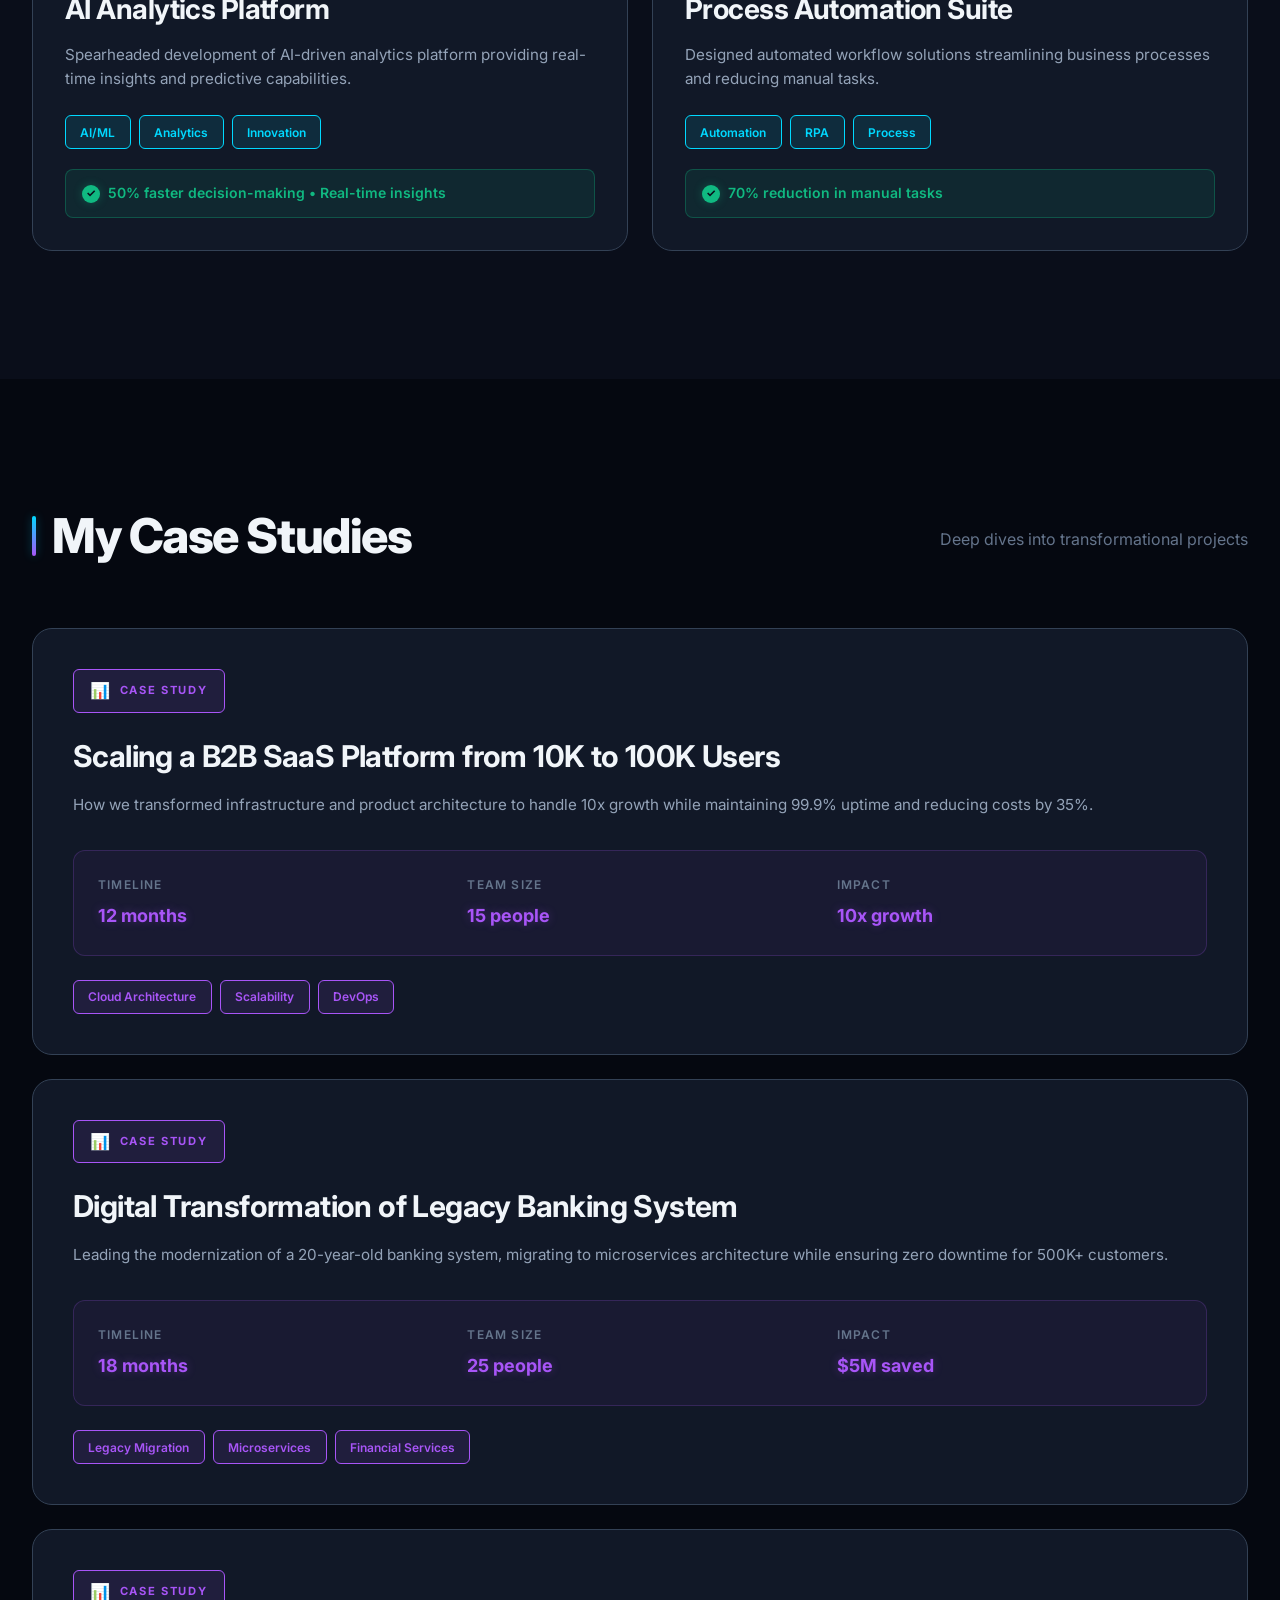
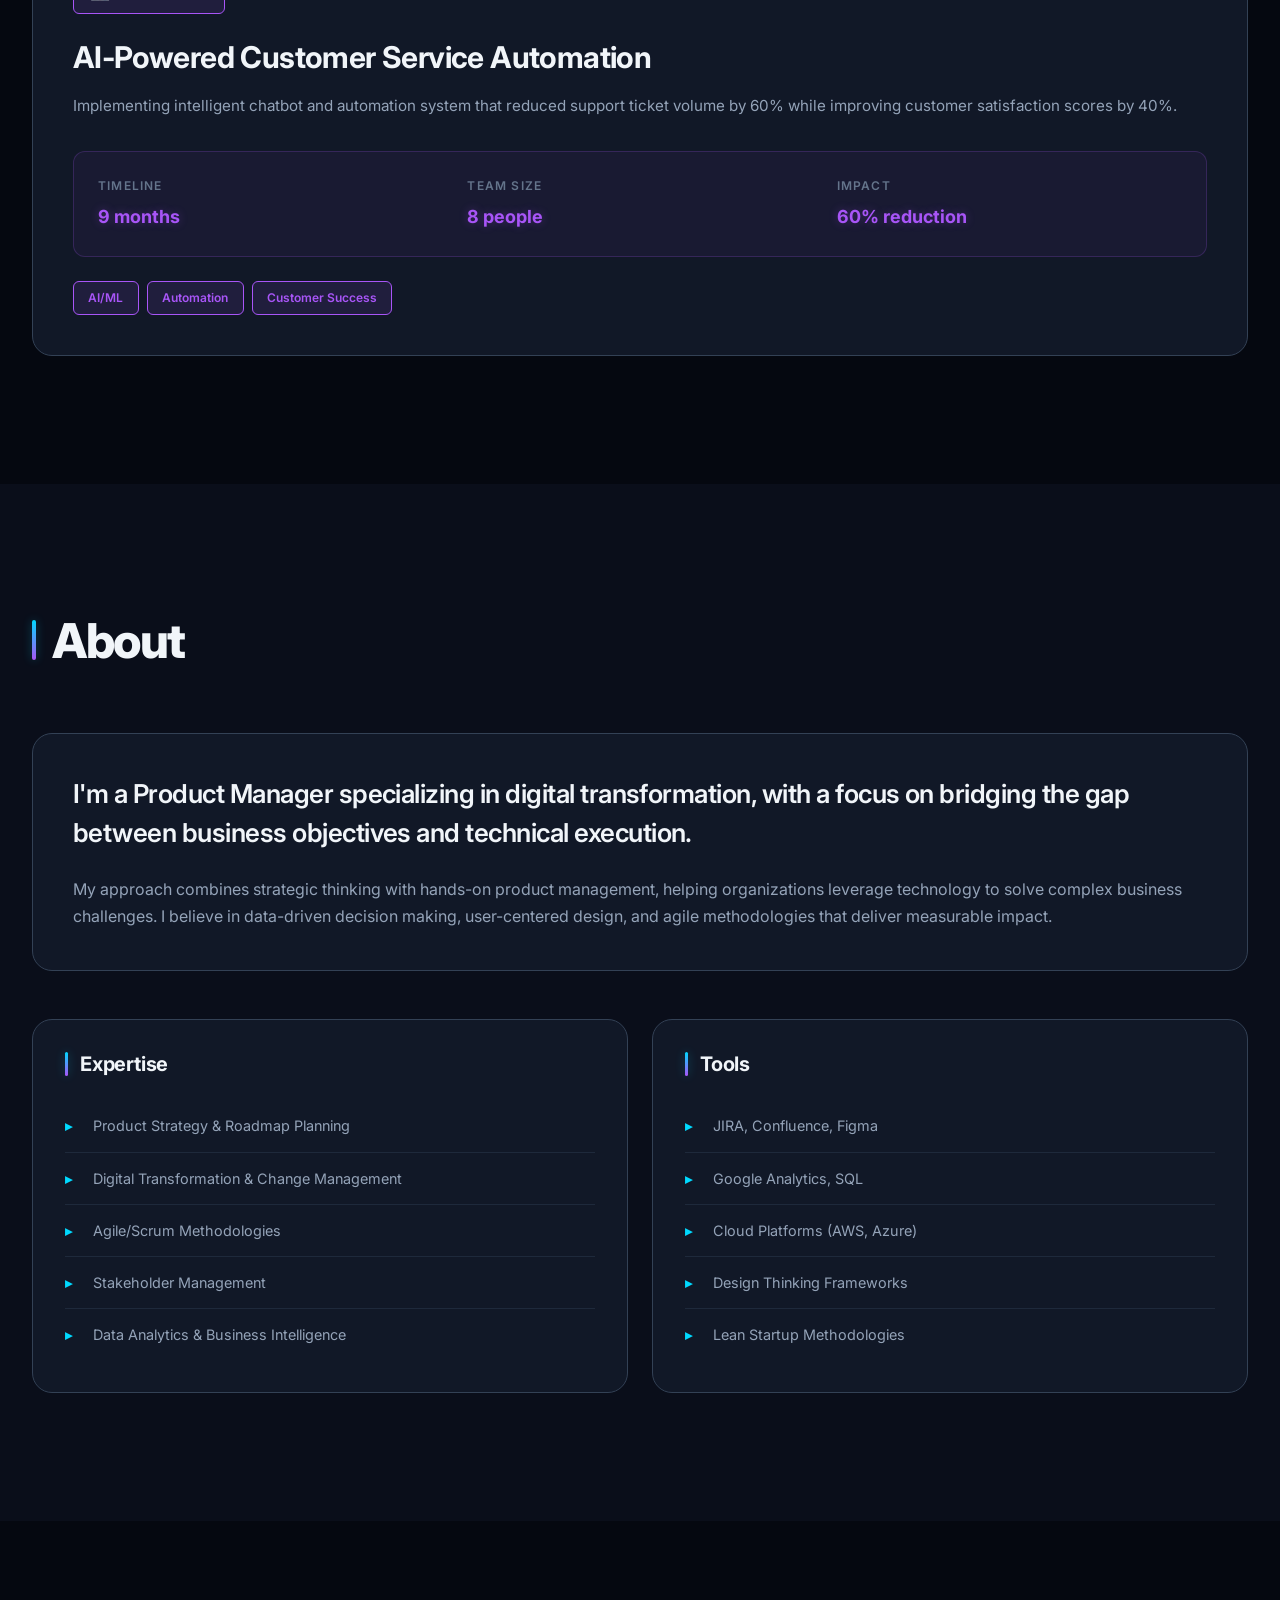
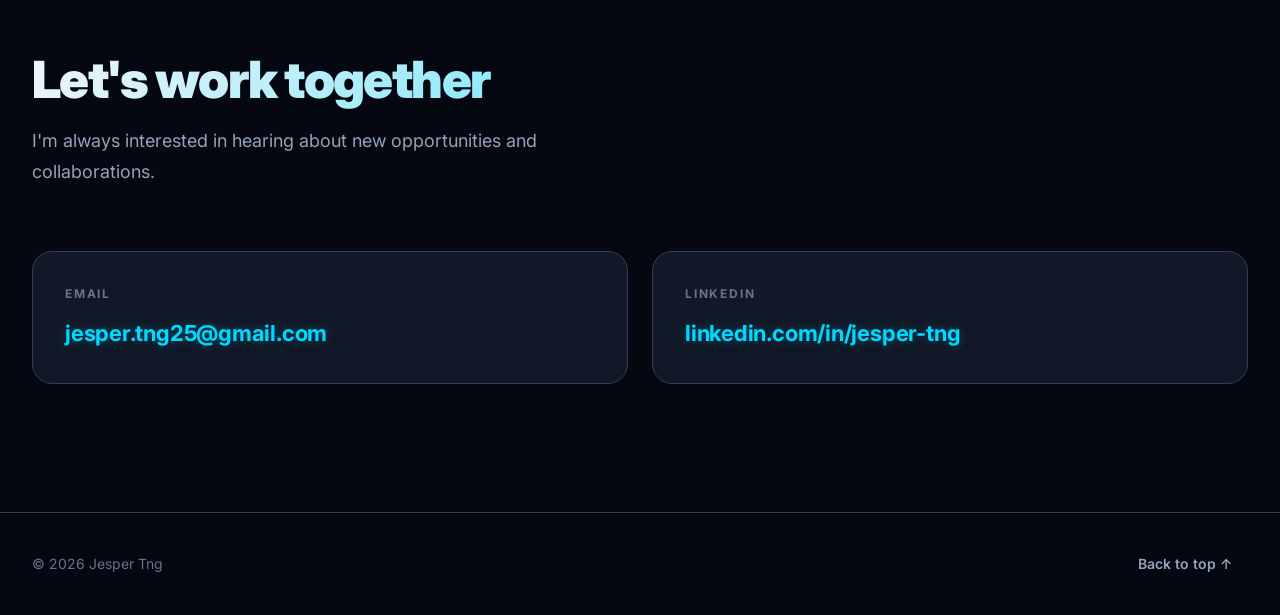
==== commit ca84e26d: "Replace name text with 'JT' logo icon in navigation" ====
--- a/index.html
+++ b/index.html
@@ -14,7 +14,9 @@
     <!-- Navigation -->
     <nav class="nav">
         <div class="nav-container">
-            <a href="#" class="nav-logo">Jesper Tng</a>
+            <a href="#" class="nav-logo">
+                <span class="logo-icon">JT</span>
+            </a>
             <div class="nav-links">
                 <a href="#work" class="nav-link">Work</a>
                 <a href="#about" class="nav-link">About</a>
--- a/styles.css
+++ b/styles.css
@@ -143,16 +143,30 @@
 }
 
 .nav-logo {
-    font-size: 1.25rem;
-    font-weight: 800;
-    letter-spacing: -0.02em;
-    color: var(--color-primary);
-    text-shadow: var(--glow-sm);
+    display: flex;
+    align-items: center;
     transition: var(--transition-fast);
 }
 
-.nav-logo:hover {
-    text-shadow: var(--glow-md);
+.logo-icon {
+    display: flex;
+    align-items: center;
+    justify-content: center;
+    width: 48px;
+    height: 48px;
+    font-size: 1.125rem;
+    font-weight: 900;
+    letter-spacing: -0.05em;
+    color: var(--color-bg-dark);
+    background: linear-gradient(135deg, var(--color-primary) 0%, var(--color-secondary) 100%);
+    border-radius: 10px;
+    box-shadow: var(--glow-sm);
+    transition: var(--transition-fast);
+}
+
+.nav-logo:hover .logo-icon {
+    box-shadow: var(--glow-md);
+    transform: scale(1.05);
 }
 
 .nav-links {
@@ -351,6 +365,7 @@
     margin-bottom: var(--spacing-lg);
     display: flex;
     align-items: center;
+    justify-content: space-between;
     gap: 1rem;
 }
 
